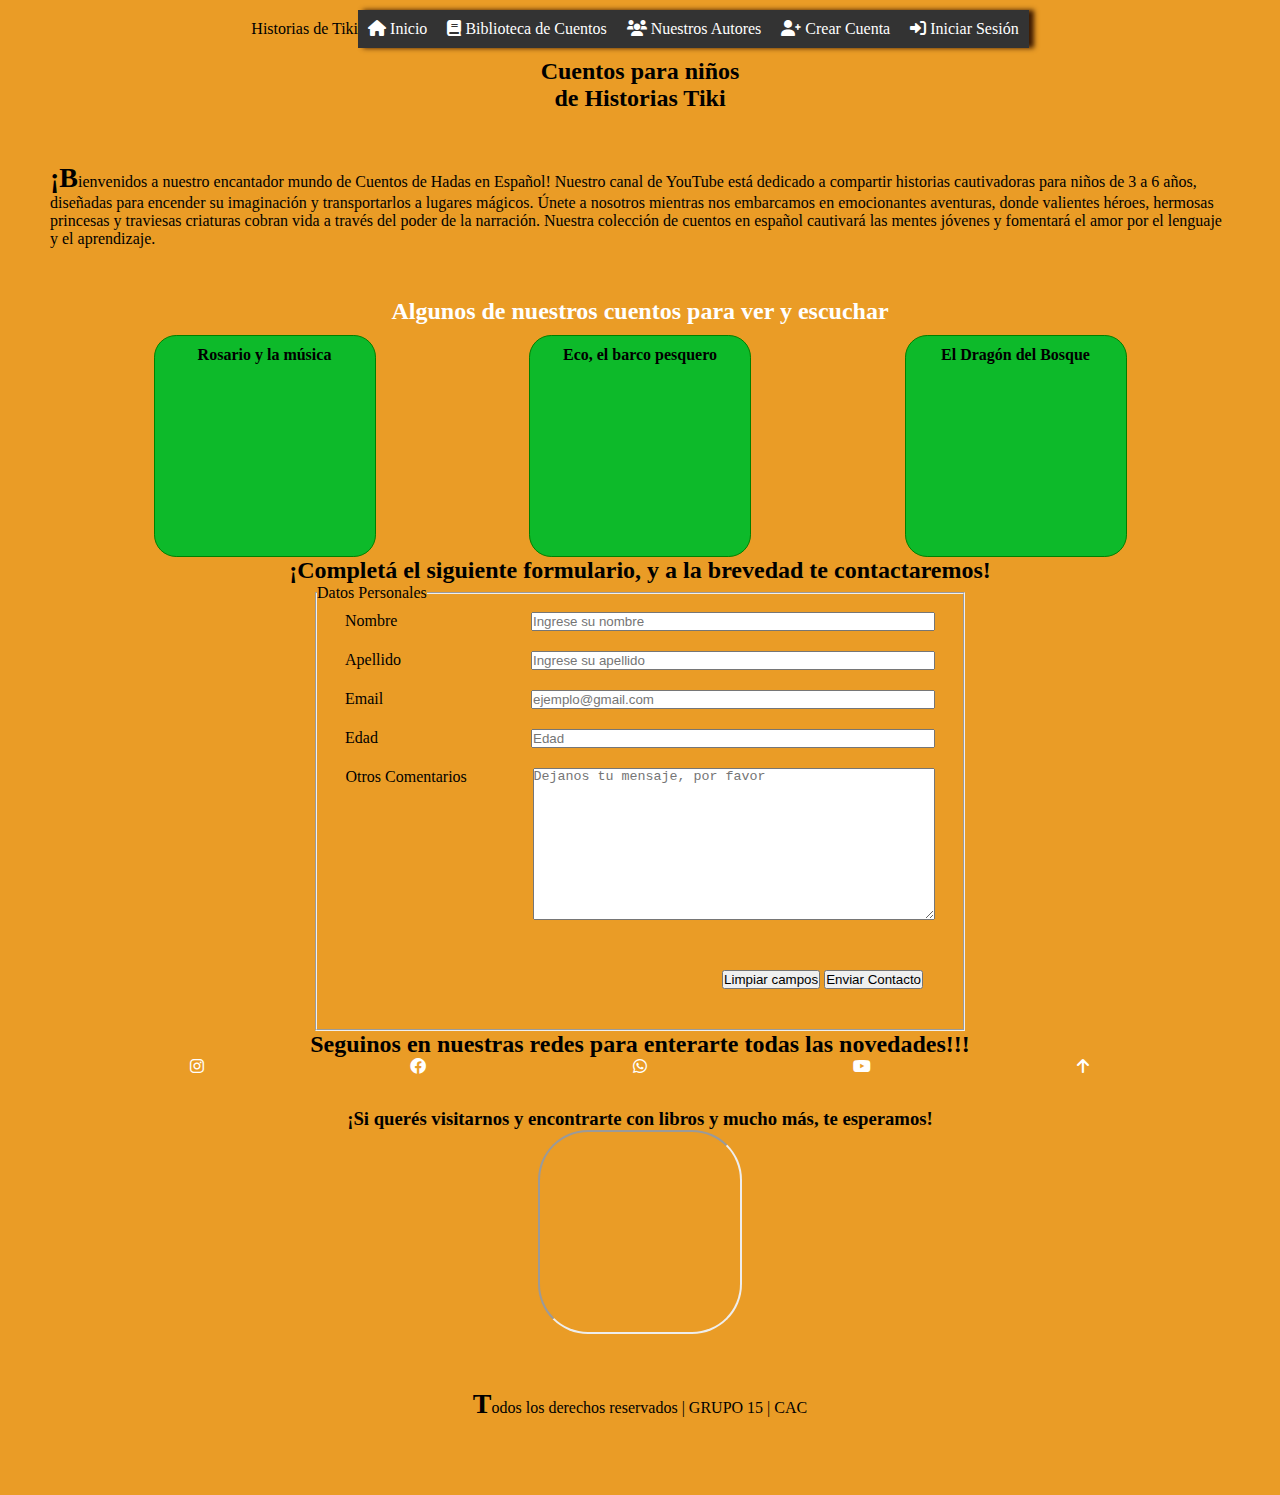
==== index.html @ 5605a5f7 "Update index.html" ====
<!DOCTYPE html>
<html lang="es">

<head>
    <meta charset="UTF-8">
    <meta name="viewport" content="width=device-width, initial-scale=1.0">
    <title>Grupo 15 | Cuentos para niños</title>
    <link rel="icon" href="./src/img/Logos/logo_icon.png">
    <link rel="stylesheet" href="estilos.css">
    <link rel="stylesheet" href="https://cdnjs.cloudflare.com/ajax/libs/font-awesome/6.0.0-beta3/css/all.min.css">
</head>

<body>
    <header>
        <div class="logo">Historias de Tiki</div>
        <nav class="nav-bar">
            <ul>
                <li><a href="#"><i class="fas fa-home"></i> Inicio</a></li>
                <li><a href="../Grupo-15-Cuentos/pages/cuentos.html"><i class="fas fa-book"></i> Biblioteca de Cuentos</a></li>
                <li><a href="../Grupo-15-Cuentos/pages/acceso_autores.html"><i class="fas fa-users"></i> Nuestros Autores</a></li>
                <li><a href="#"><i class="fas fa-user-plus"></i> Crear Cuenta</a></li>
                <li><a href="#"><i class="fas fa-sign-in-alt"></i> Iniciar Sesión</a></li>
            </ul>
        </nav>  
    </header>

    <main>
        <section id="inicio">
            <div class="row">
                <h2>Cuentos para niños <br> de Historias Tiki </h2>
            </div>
        </section>

        <section>
            <p>¡Bienvenidos a nuestro encantador mundo de Cuentos de Hadas en Español! Nuestro canal de YouTube está
                dedicado a compartir historias cautivadoras para niños de 3 a 6 años, diseñadas para encender su imaginación y transportarlos a lugares mágicos.
                Únete a nosotros mientras nos embarcamos en emocionantes aventuras, donde valientes héroes, hermosas princesas y traviesas criaturas cobran vida a través del poder de la narración. Nuestra colección de cuentos en español cautivará
                las mentes jóvenes y fomentará el amor por el lenguaje y el aprendizaje.</p>
        </section>

        <div>
            <a href="http://www.youtube.com/@cuentosparaninos_historiastiki">
                <h2> Algunos de nuestros cuentos para ver y escuchar </h2>
            </a>
        </div>

        <section class="encuadre">
            <article class="index">
                <h4>Rosario y la música</h4>
                <a href="../grupo_15_cuentos/pages/rosario_y_el_piano.html">
                    <iframe width="200" height="150" src="https://www.youtube.com/embed/rogidBdQok0?si=qiZdvbqDNcLQzVTn"
                        title="YouTube video player" frameborder="0"
                        allow="accelerometer; autoplay; clipboard-write; encrypted-media; gyroscope; picture-in-picture; web-share"
                        referrerpolicy="strict-origin-when-cross-origin" allowfullscreen></iframe>
                </a>
            </article>

            <article class="index">
                <h4>Eco, el barco pesquero</h4>
                <a href="../grupo_15_cuentos/pages/eco_el_barco.html">
                    <iframe width="200" height="150" src="https://www.youtube.com/embed/MW3EC2jT9ls?si=ZJ6L1agNOv63Az75"
                        title="YouTube video player" frameborder="0"
                        allow="accelerometer; autoplay; clipboard-write; encrypted-media; gyroscope; picture-in-picture; web-share"
                        referrerpolicy="strict-origin-when-cross-origin" allowfullscreen></iframe>
                </a>
            </article>

            <article class="index">
                <h4>El Dragón del Bosque</h4>
                <a href="../grupo_15_cuentos/pages/el_dragon.html">
                    <iframe width="200" height="150" src="https://www.youtube.com/embed/INzvvIRw6A4?si=xVf2xfKMIREQDLbq"
                        title="YouTube video player" frameborder="0"
                        allow="accelerometer; autoplay; clipboard-write; encrypted-media; gyroscope; picture-in-picture; web-share"
                        referrerpolicy="strict-origin-when-cross-origin" allowfullscreen></iframe>
                </a>
            </article>
        </section>

        <section>
            <h2>¡Completá el siguiente formulario, y a la brevedad te contactaremos!</h2>
            <form method="GET" action="" class="formulario">
                <fieldset class="campos">
                    <legend>Datos Personales</legend>
                    <p class="campo">
                        <label for="Nombre">Nombre</label>
                        <input id="Nombre" name="name" type="text" maxlength="15" placeholder="Ingrese su nombre" required>
                    </p>
                    <p class="campo">
                        <label for="Apellido">Apellido</label>
                        <input id="Apellido" name="lastname" type="text" maxlength="15" placeholder="Ingrese su apellido">
                    </p>
                    <p class="campo">
                        <label for="Email">Email</label>
                        <input id="Email" name="mail" type="email" placeholder="ejemplo@gmail.com">
                    </p>
                    <p class="campo">
                        <label for="Edad">Edad</label>
                        <input id="Edad" name="age" type="number" placeholder="Edad">
                    </p>
                    <p class="campo">
                        <label for="Comentarios">Otros Comentarios</label>
                        <textarea name="Comentarios" id="Comentarios" cols="30" rows="10" placeholder="Dejanos tu mensaje, por favor"></textarea>
                    </p>
                    <p class="button">
                        <input type="reset" value="Limpiar campos">
                        <input type="submit" value="Enviar Contacto">
                    </p>
                </fieldset>
            </form>
        </section>
    </main>

    <footer>
        <section>
            <h2>Seguinos en nuestras redes para enterarte todas las novedades!!!</h2>
            <div class="caja_redes">
                <a href="https://www.instagram.com/"><i class="fab fa-instagram bounce"></i></a>
                <a href="https://www.facebook.com/"><i class="fab fa-facebook bounce"></i></a>
                <a href="https://www.whatsapp.com/"><i class="fab fa-whatsapp bounce"></i></a>
                <a href="https://www.youtube.com/channel/UC-5_JMXv3dkspLbujduThMQ"><i class="fab fa-youtube bounce"></i></a>
                <a href="#inicio" class="bounce"><i class="fas fa-arrow-up"></i></a>
            </div>
            <h3>¡Si querés visitarnos y encontrarte con libros y mucho más, te esperamos!</h3>
            <iframe
                src="https://www.google.com/maps/embed?pb=!1m18!1m12!1m3!1d3284.625299897208!2d-58.41326322566431!3d-34.58834647295982!2m3!1f0!2f0!3f0!3m2!1i1024!2i768!4f13.1!3m3!1m2!1s0x95bcca824b97e16f%3A0x7b07e06e44019afb!2sAlto%20Palermo%20Shopping%2C%20Av.%20Sta.%20Fe%203253%2C%20C1425%20Cdad.%20Aut%C3%B3noma%20de%20Buenos%20Aires!5e0!3m2!1ses-419!2sar!4v1710826980323!5m2!1ses-419!2sar"
                width="200" height="200" style="border-radius: 50px;" allowfullscreen="" loading="lazy"
                referrerpolicy="no-referrer-when-downgrade" alt="Ubicación"></iframe>
        </section>
        <p>Todos los derechos reservados | GRUPO 15 | CAC</p>
    </footer>
    
    <script src="./main.js"></script>
</body>

</html>
---- estilos.css ----
* {
    margin: 0;
    padding: 0;
}

body {
    display: block;
    background-color: rgb(234, 156, 38);
    font-family: Georgia, 'Times New Roman', Times, serif;
    color: black;
}

/*header*/

header {
    display: flex;
    justify-content: center;
    align-items: center;
    padding: 10px 0 10px 0;
}

.banner {
    height: 150px;
    border: 5px solid green;
}

/*main inicio*/
main .row {
    display: flex;
    justify-content: center;
    flex-direction: row;
    align-items: center;
    position: relative;
}

@keyframes bounce {
    0% {
        transform: translateY(0);
    }

    50% {
        transform: translateY(-20px);
    }

    100% {
        transform: translateY(0);
    }
}

.bounce {
    animation: bounce 1s ease-in-out infinite;
    width: 50px;
    height: 50px;
}

article a {
    text-decoration: none;
    color: #130a0a;
}

.autores {
    display: flex;
    justify-content: space-evenly;
    align-items: center;
    padding: 20px;
}

article {
    border: 1px solid green;
    border-radius: 10%;
    padding: 10px;
    margin-top: 10px;
    background-color: #0dba2a;
    width: fit-content;
}

/* videos de youtube*/
.encuadre {
    display: flex;
    justify-content: space-evenly;
    flex-direction: row;
    align-items: center;
    flex-wrap: wrap;
}

.index {
    display: inline-block;
    flex-direction: row;
    justify-content: space-evenly;
    padding-left: 10px;
    padding-right: 10px;
    align-items: center;
    width: 200px;
    height: 200px;
}

.index:hover {
    transition: 250ms;
    background-color: #f07321;
}

/*navegador*/
nav {
    background-color: #333;
    position: sticky;
    z-index: 999;
    box-shadow: #3b1902 5px 0 5px;
}

ul {
    list-style-type: none;
    display: flex;
    justify-content: space-around;
    padding: 0;
}

li {
    margin: 0;
    padding: 10px;
}

a {
    text-decoration: none;
    color: #fff;
}

li:hover {
    transition: 250ms;
    background-color: #0dba2a;
}

/*cuentos para ver y escuchar*/

.padding {
    display: flex;
    justify-content: center;
    padding: 10px;
    flex-direction: row;
    align-items: center;
    background-color: #e7da22;
    border-radius: 10px;
}

#cuentos,
.autores {
    display: flex;
    justify-content: space-evenly;
    flex-direction: row;
    align-items: center;
    flex-wrap: wrap;
    margin-bottom: 150px;
}

#cuentos article {
    width: 250px;
    display: flex;
    align-items: center;
}

#cuentos article:hover {
    transition: 250ms;
    background-color: #f07321;
}

p {
    padding: 50px;
}

p::first-letter {
    font-weight: bold;
    font-family: "Inknut Antiqua", serif;
    font-size: 28px;
}

.button {
    padding: 20px;
    margin: 20px;
    text-align: right;
}


h2,
h3,
article,
footer {
    text-align: center;
    text-decoration: none;
}

footer {
    padding: 0;
    margin-bottom: 25px;
}

.caja_redes {
    display: flex;
    justify-content: space-evenly;
    flex-direction: row;
    align-items: center;
}

.formulario {
    display: flex;
    margin: 0 auto;
    width: 650px;
    text-align: left;
}

.campos {
    display: flex;
    flex-direction: column;
    width: 100%;
}

.campo {
    padding: 10px;
    display: flex;
    justify-content: space-around;
}

.campo label {
    width: 150px;
}

.campo input,
.campo textarea {
    width: 400px;
}

@media only screen and (max-width: 1000px) {

    body {
        font-size: 14px;
    }    

    main {
        margin: 0 50px;
    }

    .formulario {
        width: 100%;
    }

    .campo {
        flex-direction: column;
    }

    .campo input,
    .campo textarea {
        width: 100%;
    }
}

@media only screen and (max-width: 600px) {

    body {
        font-size: 13px;
    }    

    .formulario {
        width: 100%;
    }

    .autores {
        flex-direction: column;
    }
}
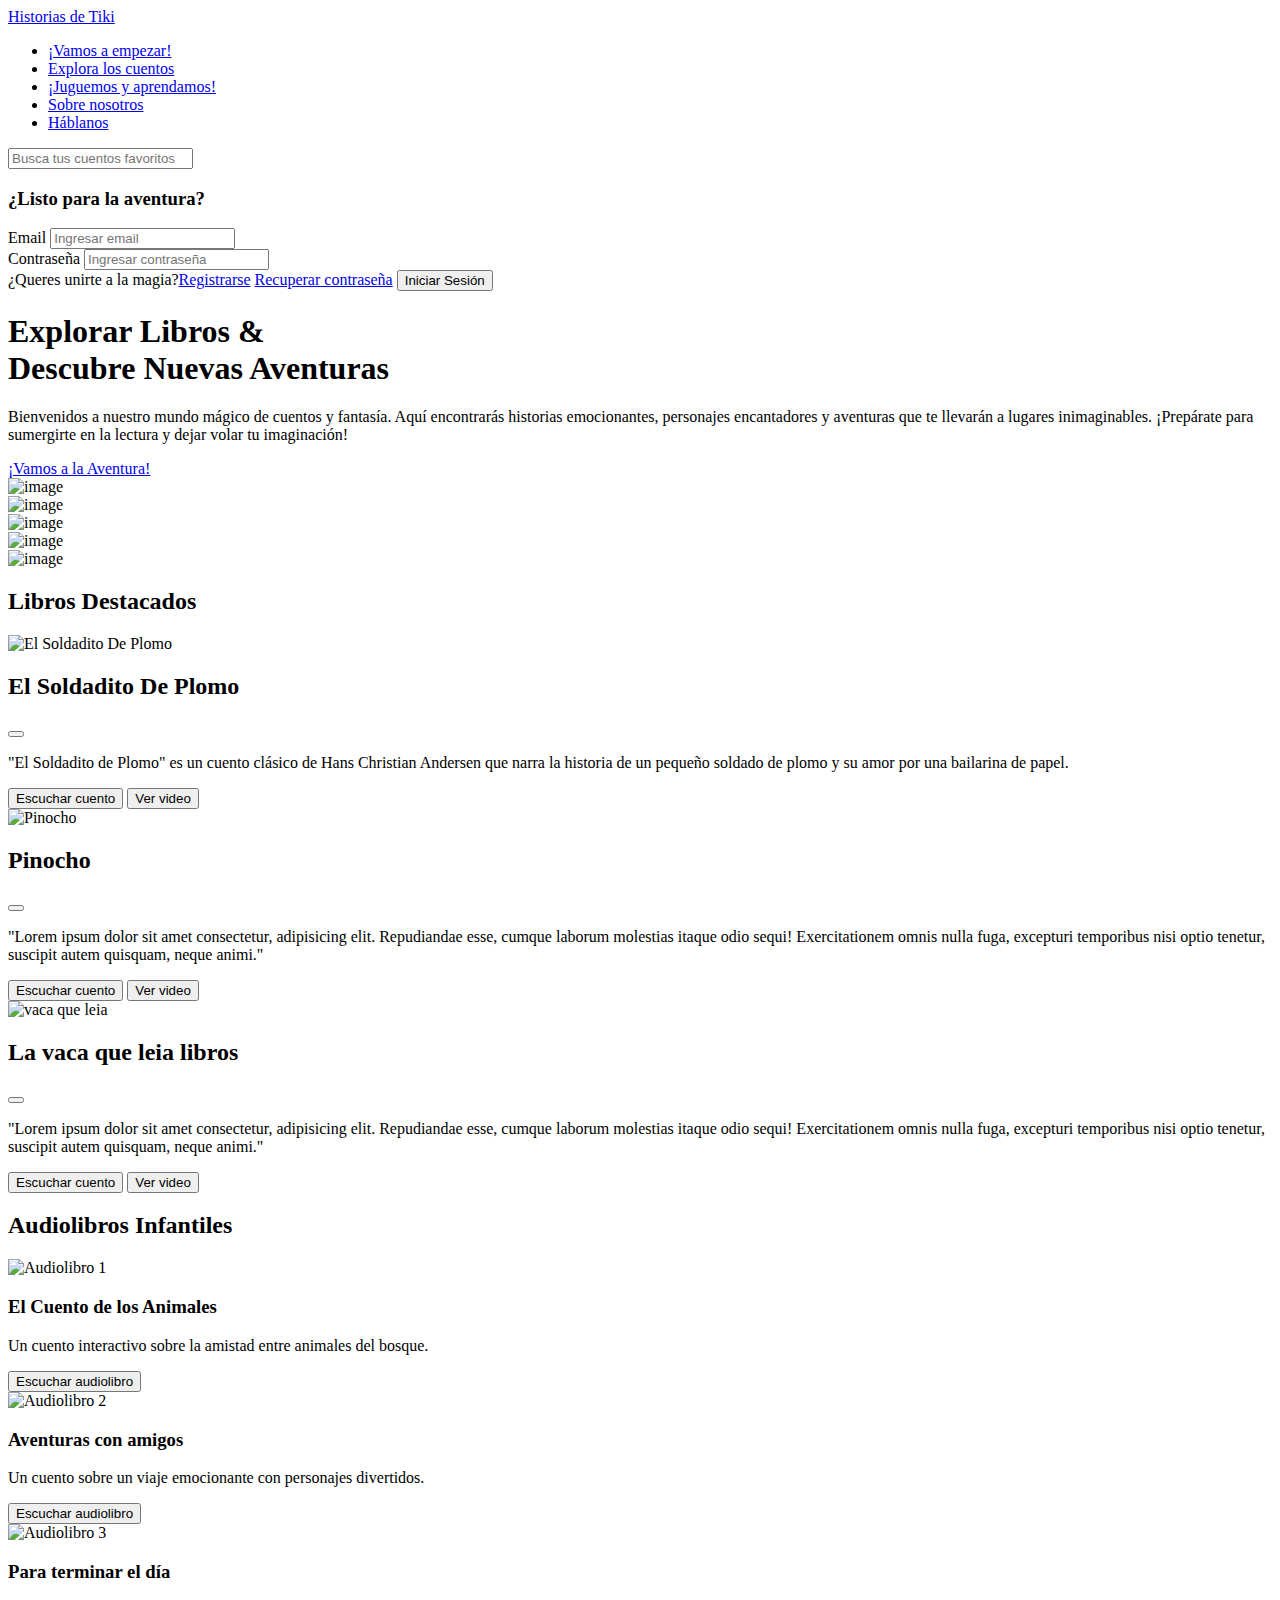
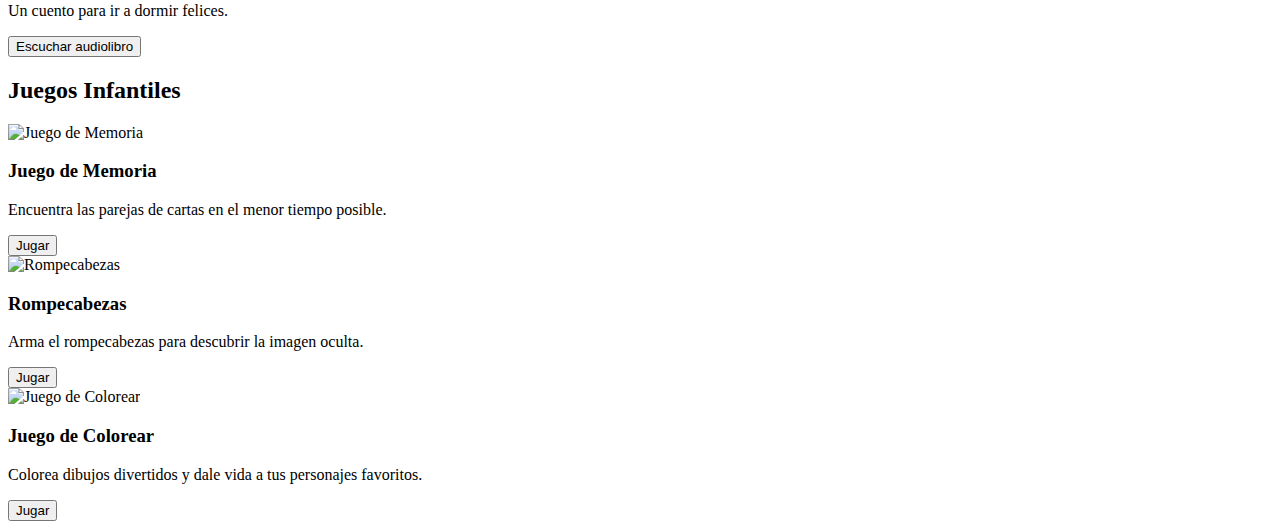
==== commit 421e0722: "index.html" ====
--- a/index.html
+++ b/index.html
@@ -6,130 +6,319 @@
     <meta name="viewport" content="width=device-width, initial-scale=1.0">
     <title>Grupo 15 | Cuentos para niños</title>
     <link rel="icon" href="./src/img/Logos/logo_icon.png">
-    <link rel="stylesheet" href="estilos.css">
-    <link rel="stylesheet" href="https://cdnjs.cloudflare.com/ajax/libs/font-awesome/6.0.0-beta3/css/all.min.css">
+    <link href="https://cdn.jsdelivr.net/npm/remixicon@2.2.0/fonts/remixicon.css" rel="stylesheet">
+
+
+    <!-- style -->
+    <link rel="stylesheet" href="css/estilos.css">
+
+    
+    <!-- Swiper style -->
+    <link rel="stylesheet" href="css/swiper-bundle.min.css">
 </head>
 
 <body>
-    <header>
-        <div class="logo">Historias de Tiki</div>
+    <!-- header -->
+    <header class="header" id="header">
         <nav class="nav-bar">
-            <ul>
-                <li><a href="#"><i class="fas fa-home"></i> Inicio</a></li>
-                <li><a href="../Grupo-15-Cuentos/pages/cuentos.html"><i class="fas fa-book"></i> Biblioteca de Cuentos</a></li>
-                <li><a href="../Grupo-15-Cuentos/pages/acceso_autores.html"><i class="fas fa-users"></i> Nuestros Autores</a></li>
-                <li><a href="#"><i class="fas fa-user-plus"></i> Crear Cuenta</a></li>
-                <li><a href="#"><i class="fas fa-sign-in-alt"></i> Iniciar Sesión</a></li>
-            </ul>
-        </nav>  
+            <a href="#" class="nav-logo">Historias de Tiki</a>
+            <div class="nav-menu">
+                <ul class="nav-lista">
+                    <li class="nav-item">
+                        <a href="#" class="nav-link">
+                            <i class="ri-home-heart-fill"></i>
+                            <span>¡Vamos a empezar!</span>
+                        </a>
+                    </li>
+                    <li class="nav-item">
+                        <a href="#" class="nav-link">
+                            <i class="ri-booklet-line"></i>
+                            <span>Explora los cuentos</span>
+                        </a>
+                    </li>
+                    <li class="nav-item">
+                        <a href="#" class="nav-link">
+                            <i class="ri-file-text-line"></i>
+                            <span>¡Juguemos y aprendamos!</span>
+                        </a>
+                    </li>
+                    <li class="nav-item">
+                        <a href="#" class="nav-link">
+                            <i class="ri-edit-box-fill"></i>
+                            <span>Sobre nosotros</span>
+                        </a>
+                    </li>
+                    <li class="nav-item">
+                        <a href="#" class="nav-link">
+                            <i class="ri-mail-send-line"></i>
+                            <span>Háblanos</span>
+                        </a>
+                    </li>
+                </ul>
+            </div>
+
+
+            <div class="nav-act">
+                <!-- Icono de búsqueda -->
+                <i class="ri-search-line search-button" id="search-button"></i>
+                <!-- Icono de inicio de sesión -->
+                <i class="ri-user-line login-button" id="login-button"></i>
+            </div>
+        </nav>
     </header>
 
-    <main>
-        <section id="inicio">
-            <div class="row">
-                <h2>Cuentos para niños <br> de Historias Tiki </h2>
+    <!-- Formulario de búsqueda -->
+    <div class="buscador" id="buscador-container">
+        <form action="" class="buscador-form">
+            <i class="ri-search-line buscador-icono" id="buscador-icono"></i>
+            <input type="search" placeholder="Busca tus cuentos favoritos aquí" class="buscador-input">
+        </form>
+
+        <i class="ri-close-line buscador-close" id="buscador-close"></i>
+    </div>
+
+    <!-- Formulario de inicio de sesión -->
+    <div class="registro-usuario" id="registro-container">
+        <form action="" class="registro-form">
+            <h3 class="registro-titulo">¿Listo para la aventura?</h3>
+            <div class="registro-opciones">
+                <div>
+                    <label for="registro-email" class="registro-label">Email</label>
+                    <input type="email" placeholder="Ingresar email" id="registro-email" class="registro-input">
+                </div>
+                <div>
+                    <label for="registro-contraseña" class="registro-label">Contraseña</label>
+                    <input type="password" placeholder="Ingresar contraseña" id="registro-contraseña" class="registro-input">
+                </div>
+            </div>
+            <div>
+                <span class="nuevo-usuario">¿Queres unirte a la magia?<a href="#">Registrarse</a></span>
+                <a href="#" class="recuperar-contraseña">Recuperar contraseña</a>
+                <button type="submit" class="registro-boton boton">Iniciar Sesión</button>
+            </div>
+        </form>
+        <i class="ri-close-line registro-close" id="registro-close"></i>
+    </div>
+
+    <!-- MAIN -->
+    <main class="main">
+        <!-- pagina inicio -->
+        <section class="inicio section" id="Inicio">
+            <div class="inicio_container container grid">
+                <div class="inicio_data">
+                    <h1 class="inicio_titulo">
+                        Explorar Libros & <br>
+                        Descubre Nuevas Aventuras
+                    </h1>
+
+                    <p class="inicio_descripcion">
+                        Bienvenidos a nuestro mundo mágico de cuentos y fantasía. Aquí encontrarás historias emocionantes, personajes encantadores y aventuras que te llevarán a lugares inimaginables. ¡Prepárate para sumergirte en la lectura y dejar volar tu imaginación!
+                    </p>
+
+                    <a href="#" class="boton"> ¡Vamos a la Aventura!</a>
+                </div>
+
+                <div class="inicio_imagenes">
+                    <div class="inicio_swiper swiper">
+                        <div class="swiper-container">
+                            <div class="swiper-wrapper">
+                                <article class="inicio_article swiper-slide">
+                                    <img src="img/caperucita.jpg" alt="image" class="inicio_img">
+                                </article>
+                                <article class="inicio_article swiper-slide">
+                                    <img src="img/lobo.jpg" alt="image" class="inicio_img">
+                                </article>
+                                <article class="inicio_article swiper-slide">
+                                    <img src="img/elgato.jpg" alt="image" class="inicio_img">
+                                </article>
+                                <article class="inicio_article swiper-slide">
+                                    <img src="img/vaca.jpg" alt="image" class="inicio_img">
+                                </article>
+                                <article class="inicio_article swiper-slide">
+                                    <img src="img/lo3cerditos.jpg" alt="image" class="inicio_img">
+                                </article>
+                            </div>
+                        </div> 
+                </div>
             </div>
         </section>
 
-        <section>
-            <p>¡Bienvenidos a nuestro encantador mundo de Cuentos de Hadas en Español! Nuestro canal de YouTube está
-                dedicado a compartir historias cautivadoras para niños de 3 a 6 años, diseñadas para encender su imaginación y transportarlos a lugares mágicos.
-                Únete a nosotros mientras nos embarcamos en emocionantes aventuras, donde valientes héroes, hermosas princesas y traviesas criaturas cobran vida a través del poder de la narración. Nuestra colección de cuentos en español cautivará
-                las mentes jóvenes y fomentará el amor por el lenguaje y el aprendizaje.</p>
+       <!-- Sección de libros destacados -->
+        <section class="destacados section" id="destacados">
+        <h2 class="section_titulo">Libros Destacados</h2>
+        </div>
+
+        <div class="destacados_container container">
+            <div class="destacados_swiper">
+                <div>
+                    <article class="destacados_card">
+                        <img src="img/soldadito.jpg" alt="El Soldadito De Plomo" class="destacados_img">
+                    
+                        <h2 class="destacados_titulo">El Soldadito De Plomo</h2>
+                    
+                        <div class="destacados_icons">
+                            <button class="destacados_icono">
+                                <i class="ri-heart-add-line button"></i>
+                            </button>
+                        </div>
+                    
+                        <p class="destacados_descripcion">
+                            "El Soldadito de Plomo" es un cuento clásico de Hans Christian Andersen que narra la historia de un pequeño soldado de plomo y su amor por una bailarina de papel.
+                        </p>
+                    
+                        <div class="destacados_opciones">
+                            <button class="destacados_boton boton">Escuchar cuento</button>
+                            <button class="destacados_boton boton">Ver video</button>
+                        </div>
+                    </article>
+
+                    <article class="destacados_card">
+                        <img src="img/pinocho.jpg" alt="Pinocho" class="destacados_img">
+                    
+                        <h2 class="destacados_titulo">Pinocho</h2>
+                    
+                        <div class="destacados_icons">
+                            <button class="destacados_icono">
+                                <i class="ri-heart-add-line button"></i>
+                            </button>
+                        </div>
+                    
+                        <p class="destacados_descripcion">
+                            "Lorem ipsum dolor sit amet consectetur, adipisicing elit. Repudiandae esse, cumque laborum molestias itaque odio sequi! Exercitationem omnis nulla fuga, excepturi temporibus nisi optio tenetur, suscipit autem quisquam, neque animi."
+                        </p>
+                    
+                        <div class="destacados_opciones">
+                            <button class="destacados_boton boton">Escuchar cuento</button>
+                            <button class="destacados_boton boton">Ver video</button>
+                        </div>
+                    </article>
+
+                    <article class="destacados_card">
+                        <img src="img/vaca.jpg" alt="vaca que leia" class="destacados_img">
+                    
+                        <h2 class="destacados_titulo">La vaca que leia libros</h2>
+                    
+                        <div class="destacados_icons">
+                            <button class="destacados_icono">
+                                <i class="ri-heart-add-line button"></i>
+                            </button>
+                        </div>
+                    
+                        <p class="destacados_descripcion">
+                            "Lorem ipsum dolor sit amet consectetur, adipisicing elit. Repudiandae esse, cumque laborum molestias itaque odio sequi! Exercitationem omnis nulla fuga, excepturi temporibus nisi optio tenetur, suscipit autem quisquam, neque animi."
+                        </p>
+                    
+                        <div class="destacados_opciones">
+                            <button class="destacados_boton boton">Escuchar cuento</button>
+                            <button class="destacados_boton boton">Ver video</button>
+                        </div>
+                    </article>
+
+                    
+                </div>
+            </div>
+        </div>
         </section>
 
-        <div>
-            <a href="http://www.youtube.com/@cuentosparaninos_historiastiki">
-                <h2> Algunos de nuestros cuentos para ver y escuchar </h2>
-            </a>
+      <!-- Sección de cuentos infantiles para aprender -->
+<section class="audiolibros section" id="audiolibros">
+    <div class="container">
+        <h2 class="section_titulo">Audiolibros Infantiles</h2>
+
+        <div class="audiolibros_container grid">
+            <!-- Primer audiolibro -->
+            <article class="audiolibro_card">
+                <img src="img/lo3cerditos.jpg" alt="Audiolibro 1" class="audiolibro_img">
+                <h3 class="audiolibro_titulo">El Cuento de los Animales</h3>
+                <p class="audiolibro_descripcion">
+                    Un cuento interactivo sobre la amistad entre animales del bosque.
+                </p>
+                <div class="audiolibro_botones">
+                    <button class="audiolibro_boton boton">Escuchar audiolibro</button>
+                </div>
+            </article>
+
+            <!-- Segundo audiolibro -->
+            <article class="audiolibro_card">
+                <img src="img/aventuras.jpg" alt="Audiolibro 2" class="audiolibro_img">
+                <h3 class="audiolibro_titulo">Aventuras con amigos</h3>
+                <p class="audiolibro_descripcion">
+                    Un cuento sobre un viaje emocionante con personajes divertidos.
+                </p>
+                <div class="audiolibro_botones">
+                    <button class="audiolibro_boton boton">Escuchar audiolibro</button>
+                </div>
+            </article>
+
+            <!-- Tercer audiolibro -->
+            <article class="audiolibro_card">
+                <img src="img/dormir.jpg" alt="Audiolibro 3" class="audiolibro_img">
+                <h3 class="audiolibro_titulo">Para terminar el día</h3>
+                <p class="audiolibro_descripcion">
+                    Un cuento para ir a dormir felices.
+                </p>
+                <div class="audiolibro_botones">
+                    <button class="audiolibro_boton boton">Escuchar audiolibro</button>
+                </div>
+            </article>
         </div>
-
-        <section class="encuadre">
-            <article class="index">
-                <h4>Rosario y la música</h4>
-                <a href="../grupo_15_cuentos/pages/rosario_y_el_piano.html">
-                    <iframe width="200" height="150" src="https://www.youtube.com/embed/rogidBdQok0?si=qiZdvbqDNcLQzVTn"
-                        title="YouTube video player" frameborder="0"
-                        allow="accelerometer; autoplay; clipboard-write; encrypted-media; gyroscope; picture-in-picture; web-share"
-                        referrerpolicy="strict-origin-when-cross-origin" allowfullscreen></iframe>
-                </a>
-            </article>
-
-            <article class="index">
-                <h4>Eco, el barco pesquero</h4>
-                <a href="../grupo_15_cuentos/pages/eco_el_barco.html">
-                    <iframe width="200" height="150" src="https://www.youtube.com/embed/MW3EC2jT9ls?si=ZJ6L1agNOv63Az75"
-                        title="YouTube video player" frameborder="0"
-                        allow="accelerometer; autoplay; clipboard-write; encrypted-media; gyroscope; picture-in-picture; web-share"
-                        referrerpolicy="strict-origin-when-cross-origin" allowfullscreen></iframe>
-                </a>
-            </article>
-
-            <article class="index">
-                <h4>El Dragón del Bosque</h4>
-                <a href="../grupo_15_cuentos/pages/el_dragon.html">
-                    <iframe width="200" height="150" src="https://www.youtube.com/embed/INzvvIRw6A4?si=xVf2xfKMIREQDLbq"
-                        title="YouTube video player" frameborder="0"
-                        allow="accelerometer; autoplay; clipboard-write; encrypted-media; gyroscope; picture-in-picture; web-share"
-                        referrerpolicy="strict-origin-when-cross-origin" allowfullscreen></iframe>
-                </a>
-            </article>
-        </section>
-
-        <section>
-            <h2>¡Completá el siguiente formulario, y a la brevedad te contactaremos!</h2>
-            <form method="GET" action="" class="formulario">
-                <fieldset class="campos">
-                    <legend>Datos Personales</legend>
-                    <p class="campo">
-                        <label for="Nombre">Nombre</label>
-                        <input id="Nombre" name="name" type="text" maxlength="15" placeholder="Ingrese su nombre" required>
-                    </p>
-                    <p class="campo">
-                        <label for="Apellido">Apellido</label>
-                        <input id="Apellido" name="lastname" type="text" maxlength="15" placeholder="Ingrese su apellido">
-                    </p>
-                    <p class="campo">
-                        <label for="Email">Email</label>
-                        <input id="Email" name="mail" type="email" placeholder="ejemplo@gmail.com">
-                    </p>
-                    <p class="campo">
-                        <label for="Edad">Edad</label>
-                        <input id="Edad" name="age" type="number" placeholder="Edad">
-                    </p>
-                    <p class="campo">
-                        <label for="Comentarios">Otros Comentarios</label>
-                        <textarea name="Comentarios" id="Comentarios" cols="30" rows="10" placeholder="Dejanos tu mensaje, por favor"></textarea>
-                    </p>
-                    <p class="button">
-                        <input type="reset" value="Limpiar campos">
-                        <input type="submit" value="Enviar Contacto">
-                    </p>
-                </fieldset>
-            </form>
-        </section>
+    </div>
+</section>
+
+<!-- juegos -->
+ <!-- Sección de juegos infantiles -->
+<section class="juegos section" id="juegos">
+    <div class="container">
+        <h2 class="section_titulo">Juegos Infantiles</h2>
+
+        <div class="juegos_container grid">
+            <!-- Primer juego -->
+            <article class="juego_card">
+                <img src="img/memoria.jpg" alt="Juego de Memoria" class="juego_img">
+                <h3 class="juego_titulo">Juego de Memoria</h3>
+                <p class="juego_descripcion">
+                    Encuentra las parejas de cartas en el menor tiempo posible.
+                </p>
+                <div class="juego_botones">
+                    <button class="juego_boton boton">Jugar</button>
+                </div>
+            </article>
+
+            <!-- Segundo juego -->
+            <article class="juego_card">
+                <img src="img/puzzle.jpg" alt="Rompecabezas" class="juego_img">
+                <h3 class="juego_titulo">Rompecabezas</h3>
+                <p class="juego_descripcion">
+                    Arma el rompecabezas para descubrir la imagen oculta.
+                </p>
+                <div class="juego_botones">
+                    <button class="juego_boton boton">Jugar</button>
+                </div>
+            </article>
+
+            <!-- Tercer juego -->
+            <article class="juego_card">
+                <img src="img/colorear.jpg" alt="Juego de Colorear" class="juego_img">
+                <h3 class="juego_titulo">Juego de Colorear</h3>
+                <p class="juego_descripcion">
+                    Colorea dibujos divertidos y dale vida a tus personajes favoritos.
+                </p>
+                <div class="juego_botones">
+                    <button class="juego_boton boton">Jugar</button>
+                </div>
+            </article>
+        </div>
+    </div>
+</section>
+
+
+        
+
     </main>
 
-    <footer>
-        <section>
-            <h2>Seguinos en nuestras redes para enterarte todas las novedades!!!</h2>
-            <div class="caja_redes">
-                <a href="https://www.instagram.com/"><i class="fab fa-instagram bounce"></i></a>
-                <a href="https://www.facebook.com/"><i class="fab fa-facebook bounce"></i></a>
-                <a href="https://www.whatsapp.com/"><i class="fab fa-whatsapp bounce"></i></a>
-                <a href="https://www.youtube.com/channel/UC-5_JMXv3dkspLbujduThMQ"><i class="fab fa-youtube bounce"></i></a>
-                <a href="#inicio" class="bounce"><i class="fas fa-arrow-up"></i></a>
-            </div>
-            <h3>¡Si querés visitarnos y encontrarte con libros y mucho más, te esperamos!</h3>
-            <iframe
-                src="https://www.google.com/maps/embed?pb=!1m18!1m12!1m3!1d3284.625299897208!2d-58.41326322566431!3d-34.58834647295982!2m3!1f0!2f0!3f0!3m2!1i1024!2i768!4f13.1!3m3!1m2!1s0x95bcca824b97e16f%3A0x7b07e06e44019afb!2sAlto%20Palermo%20Shopping%2C%20Av.%20Sta.%20Fe%203253%2C%20C1425%20Cdad.%20Aut%C3%B3noma%20de%20Buenos%20Aires!5e0!3m2!1ses-419!2sar!4v1710826980323!5m2!1ses-419!2sar"
-                width="200" height="200" style="border-radius: 50px;" allowfullscreen="" loading="lazy"
-                referrerpolicy="no-referrer-when-downgrade" alt="Ubicación"></iframe>
-        </section>
-        <p>Todos los derechos reservados | GRUPO 15 | CAC</p>
-    </footer>
-    
-    <script src="./main.js"></script>
+    <!-- swiper js -->
+    <script src="js/swiper-bundle.min.js"></script>
+    <!-- javascrip -->
+    <script src="js/main.js"></script>
 </body>
-
 </html>
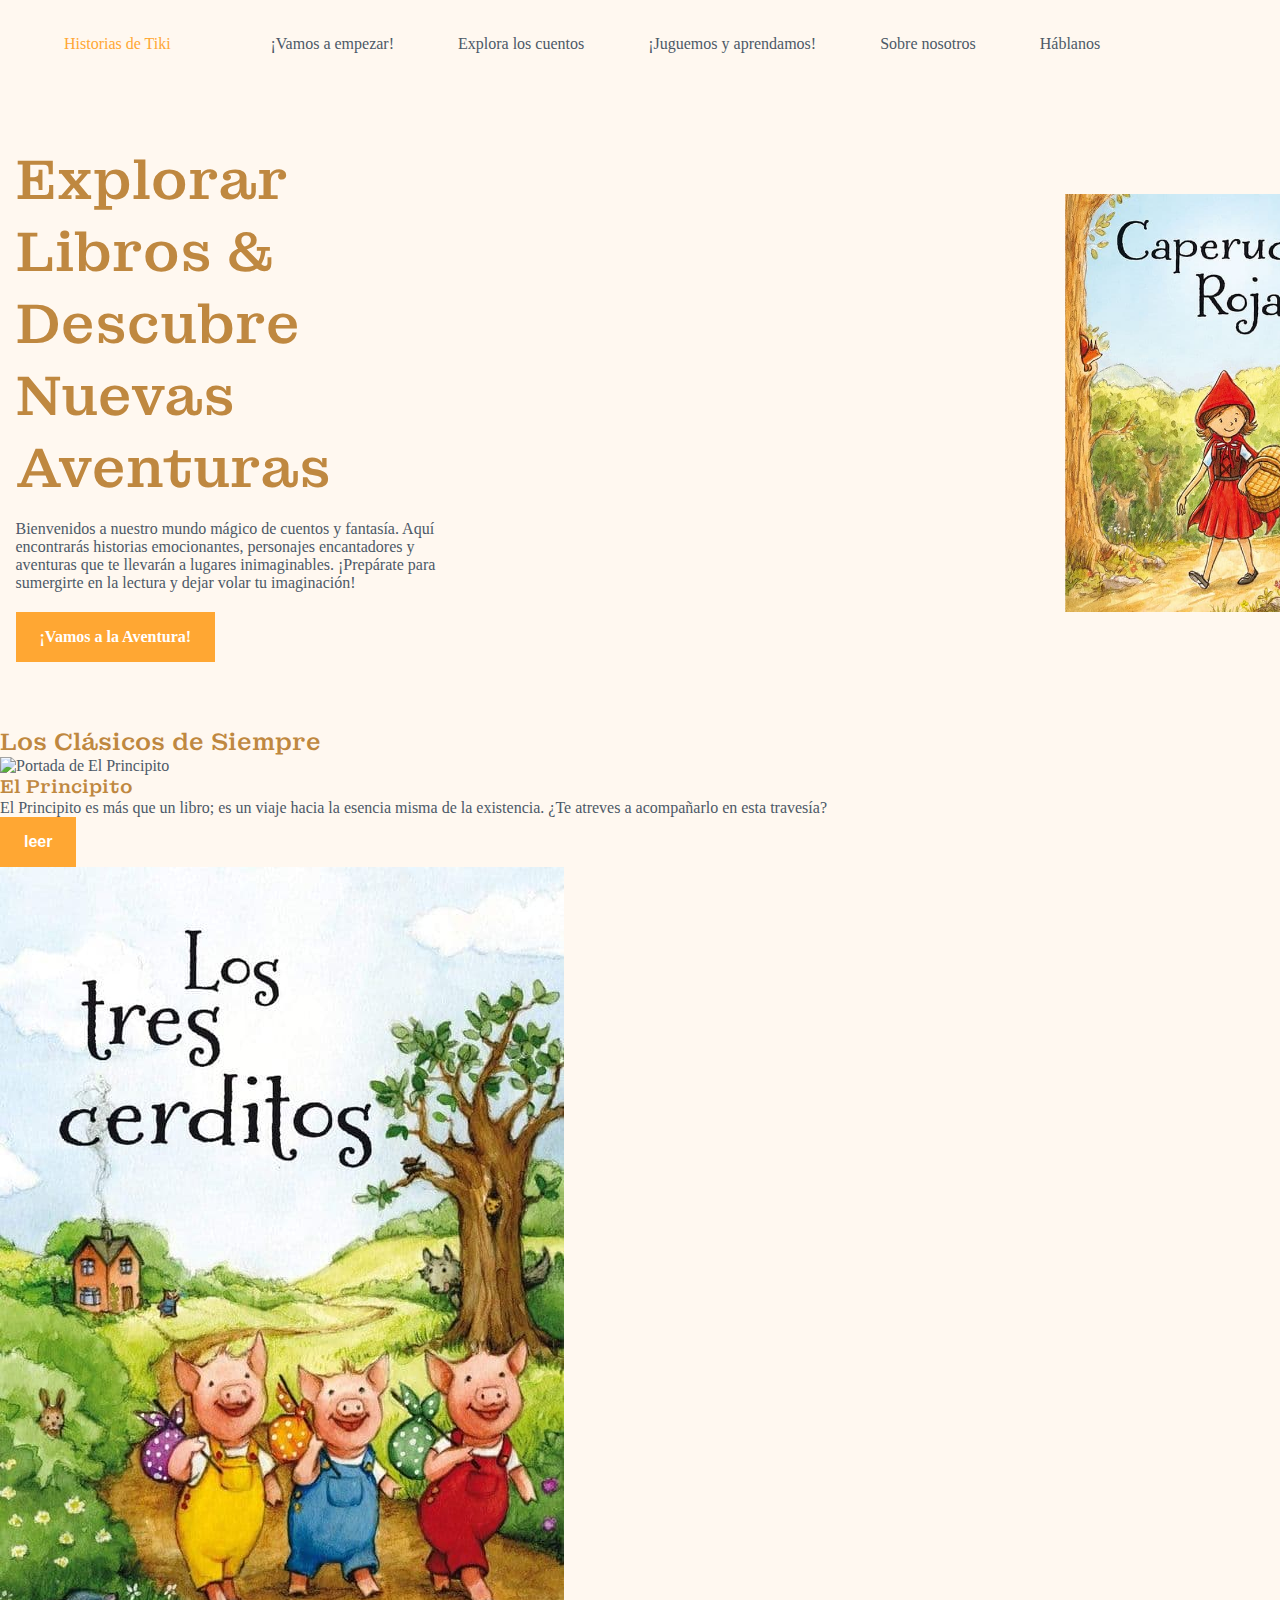
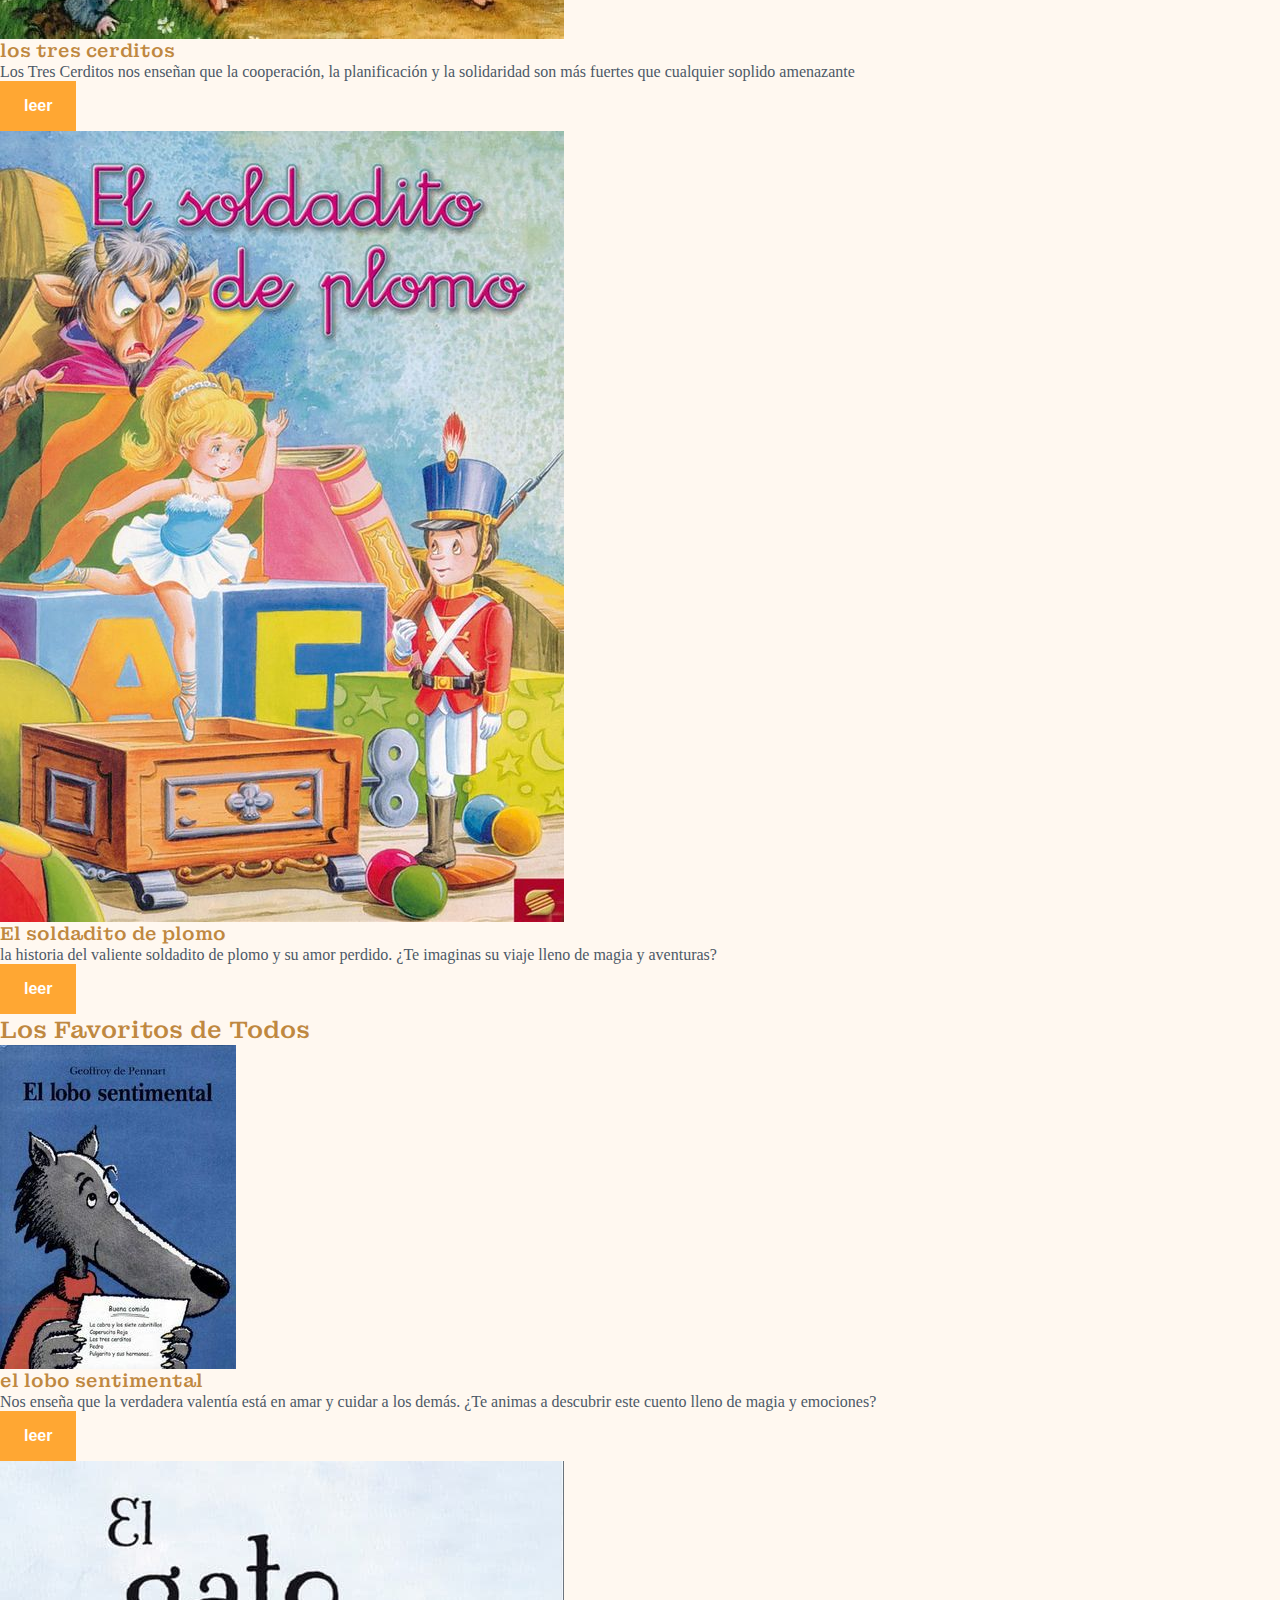
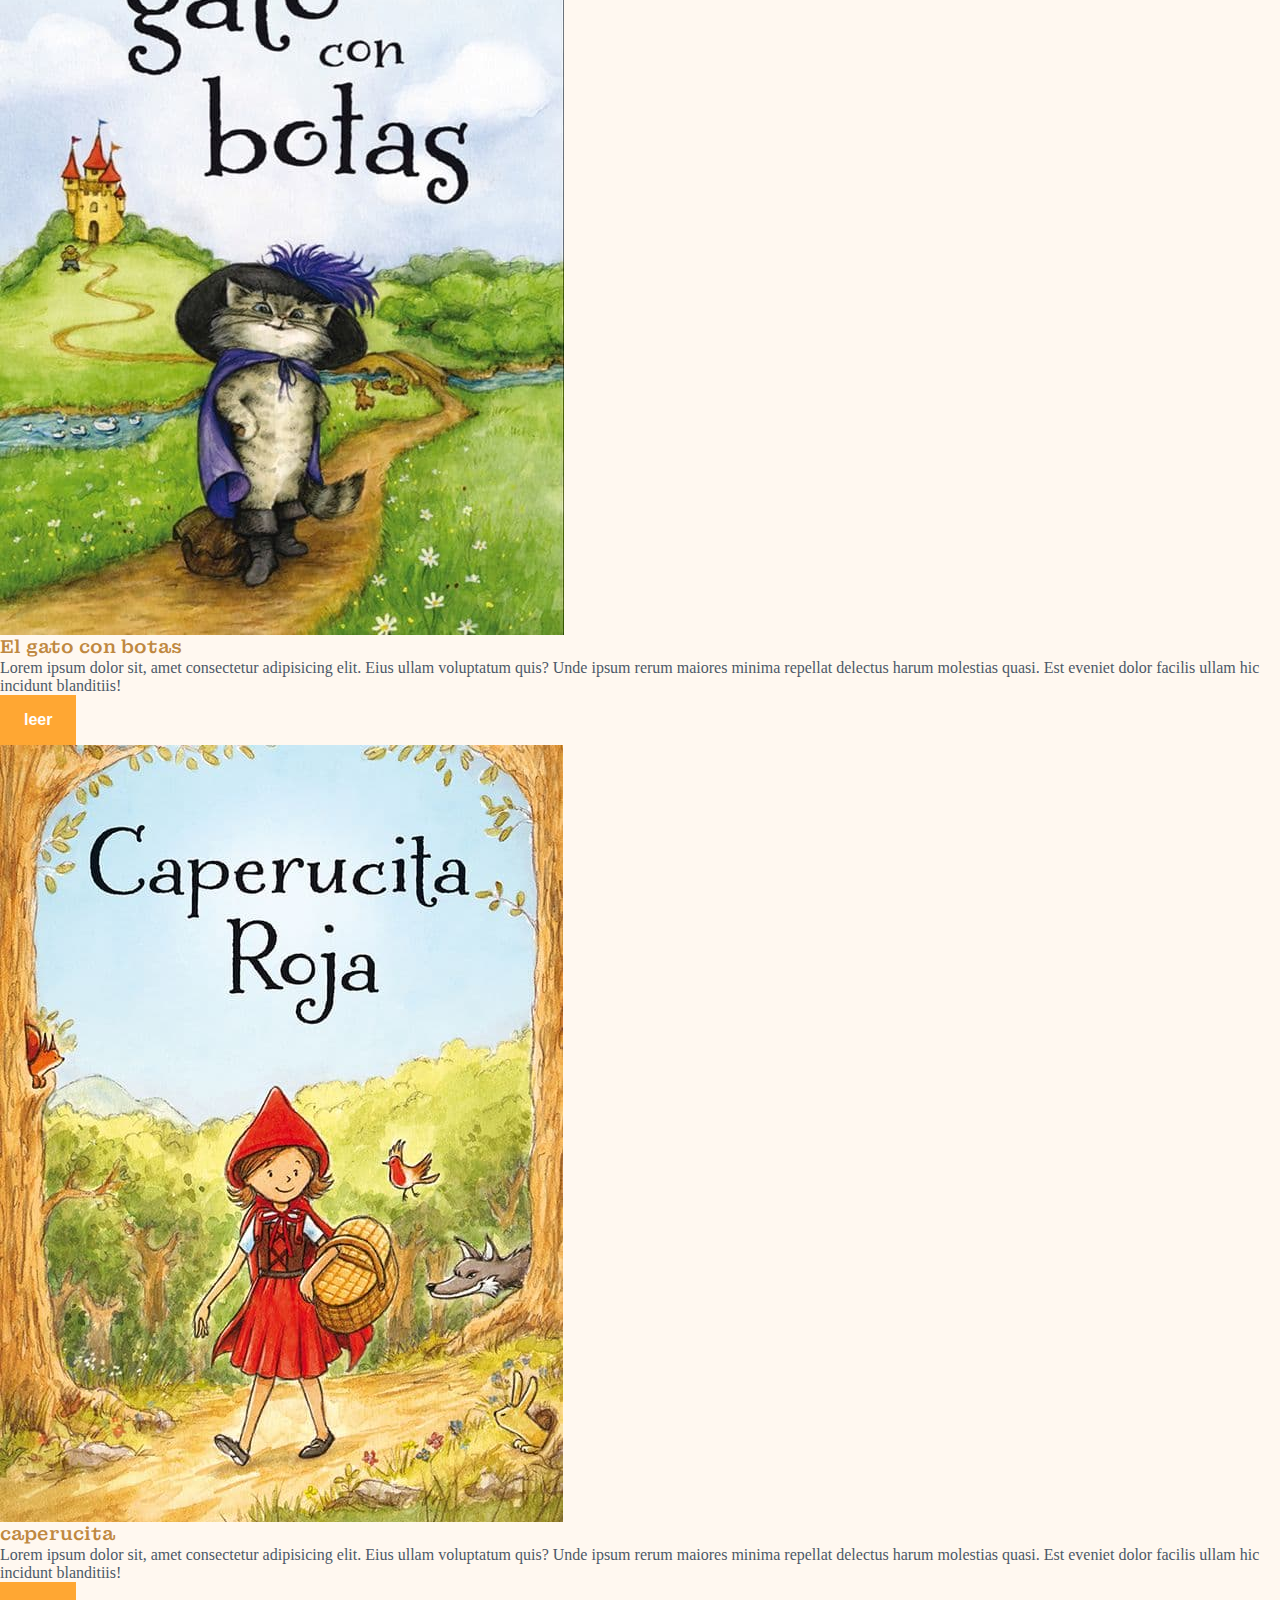
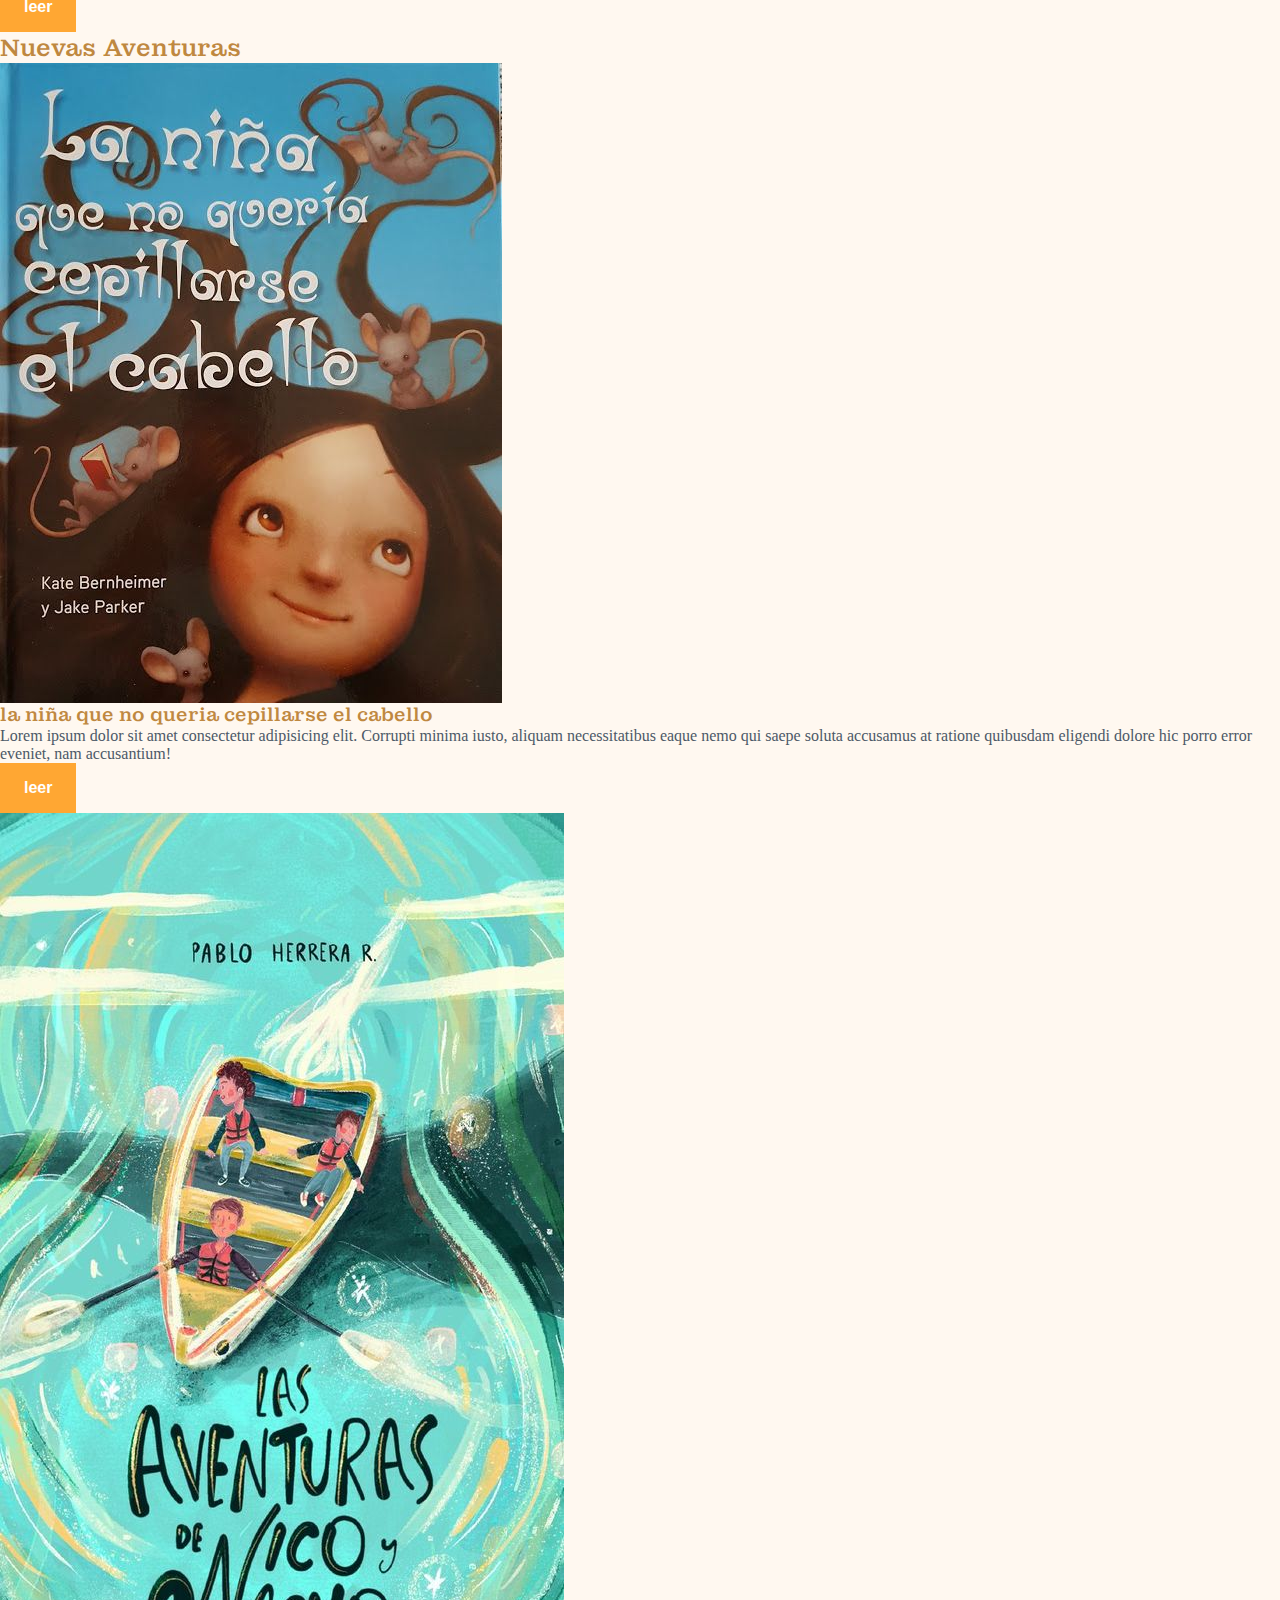
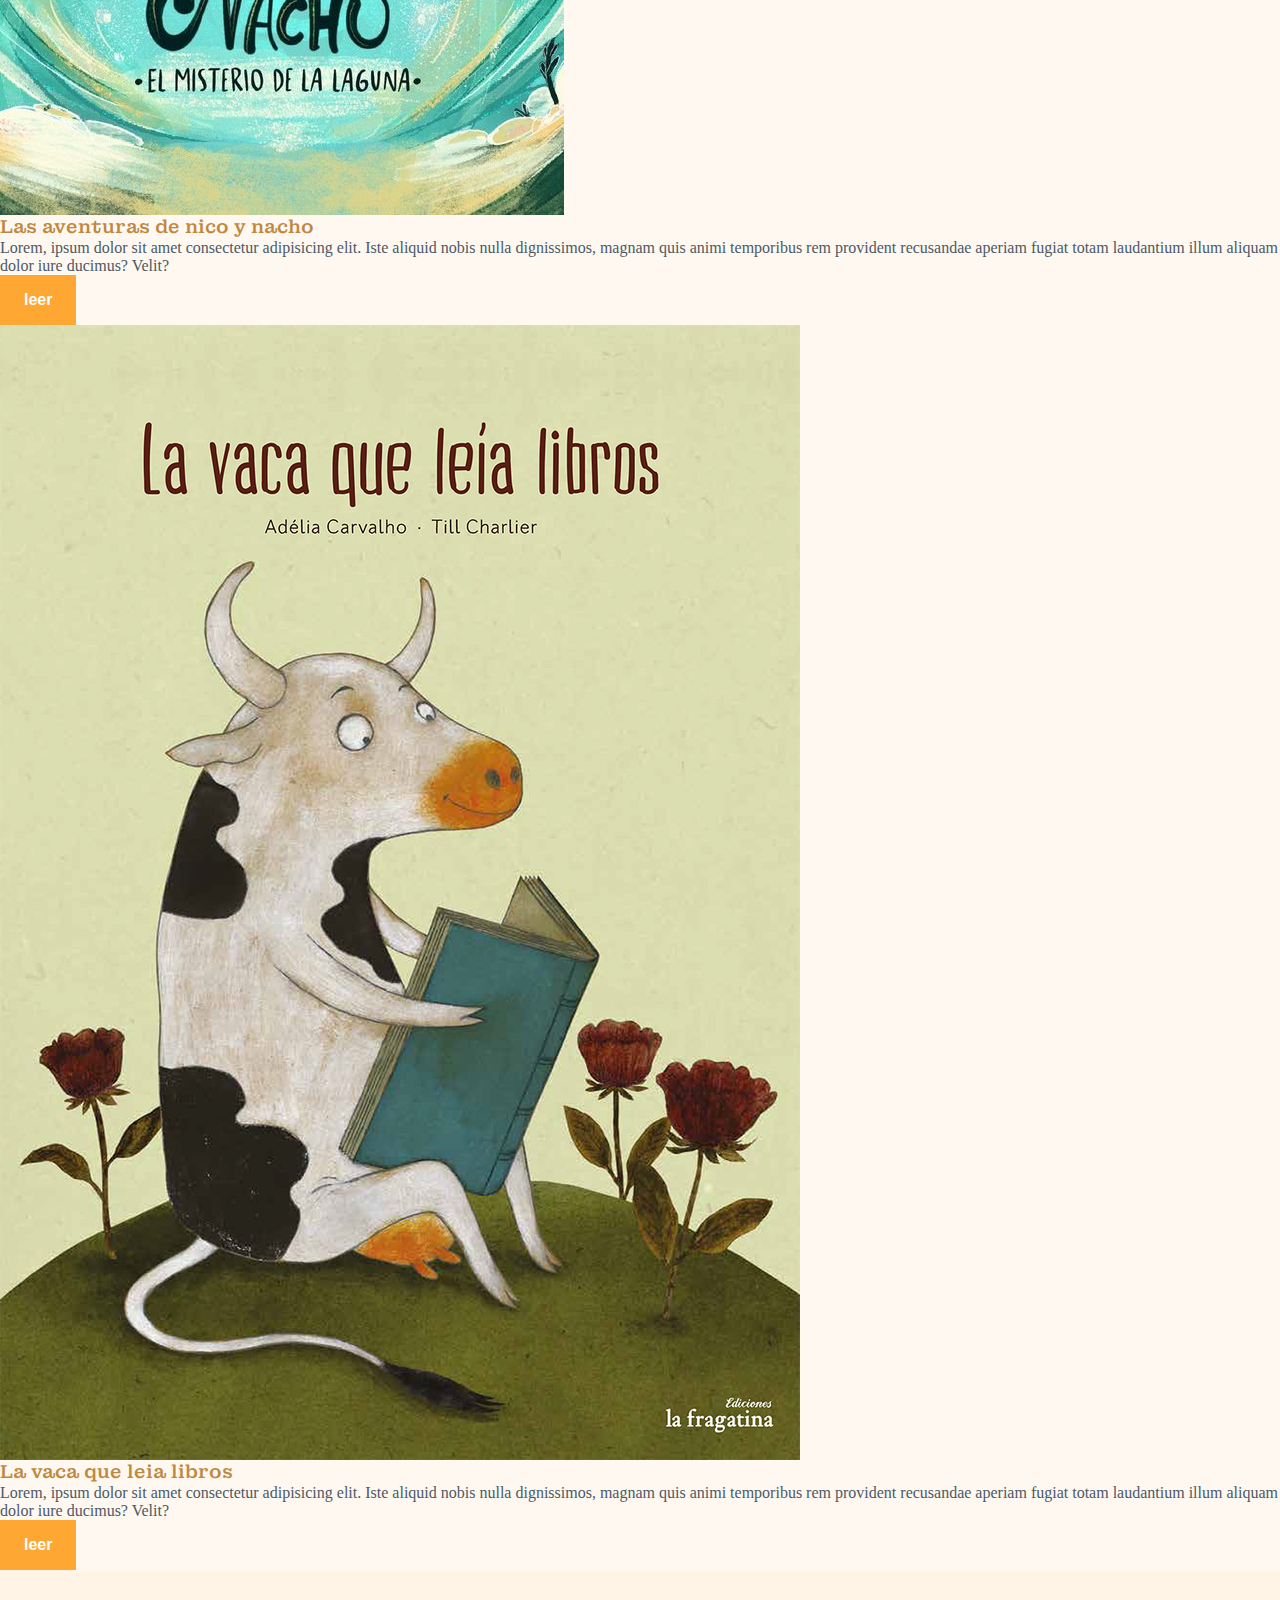
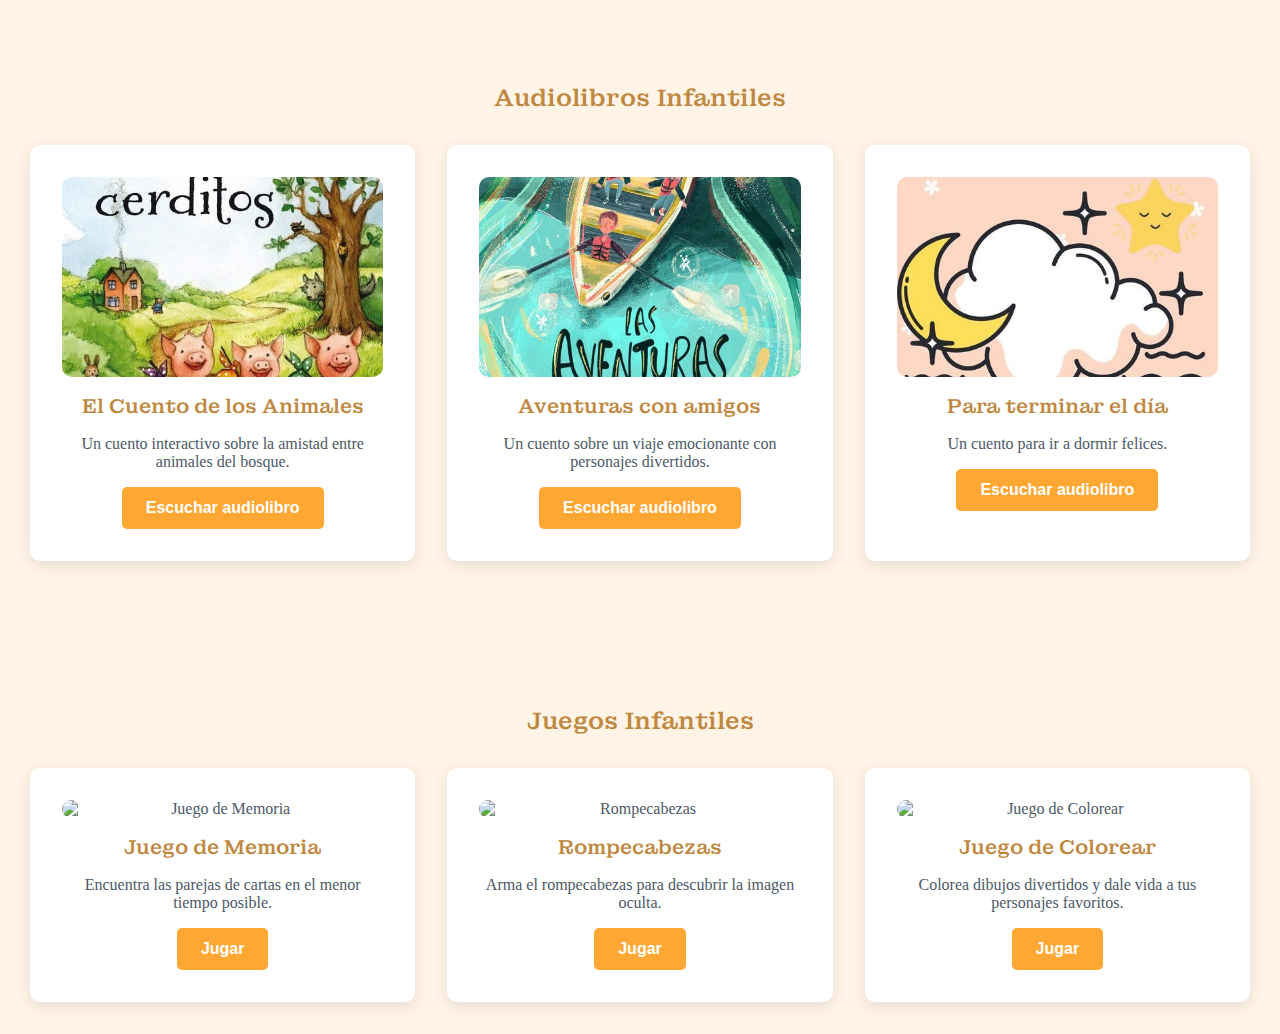
==== commit 02a797d4: "Update index.html" ====
--- a/index.html
+++ b/index.html
@@ -143,82 +143,86 @@
             </div>
         </section>
 
-       <!-- Sección de libros destacados -->
-        <section class="destacados section" id="destacados">
-        <h2 class="section_titulo">Libros Destacados</h2>
-        </div>
-
-        <div class="destacados_container container">
-            <div class="destacados_swiper">
-                <div>
-                    <article class="destacados_card">
-                        <img src="img/soldadito.jpg" alt="El Soldadito De Plomo" class="destacados_img">
-                    
-                        <h2 class="destacados_titulo">El Soldadito De Plomo</h2>
-                    
-                        <div class="destacados_icons">
-                            <button class="destacados_icono">
-                                <i class="ri-heart-add-line button"></i>
-                            </button>
-                        </div>
-                    
-                        <p class="destacados_descripcion">
-                            "El Soldadito de Plomo" es un cuento clásico de Hans Christian Andersen que narra la historia de un pequeño soldado de plomo y su amor por una bailarina de papel.
-                        </p>
-                    
-                        <div class="destacados_opciones">
-                            <button class="destacados_boton boton">Escuchar cuento</button>
-                            <button class="destacados_boton boton">Ver video</button>
-                        </div>
-                    </article>
-
-                    <article class="destacados_card">
-                        <img src="img/pinocho.jpg" alt="Pinocho" class="destacados_img">
-                    
-                        <h2 class="destacados_titulo">Pinocho</h2>
-                    
-                        <div class="destacados_icons">
-                            <button class="destacados_icono">
-                                <i class="ri-heart-add-line button"></i>
-                            </button>
-                        </div>
-                    
-                        <p class="destacados_descripcion">
-                            "Lorem ipsum dolor sit amet consectetur, adipisicing elit. Repudiandae esse, cumque laborum molestias itaque odio sequi! Exercitationem omnis nulla fuga, excepturi temporibus nisi optio tenetur, suscipit autem quisquam, neque animi."
-                        </p>
-                    
-                        <div class="destacados_opciones">
-                            <button class="destacados_boton boton">Escuchar cuento</button>
-                            <button class="destacados_boton boton">Ver video</button>
-                        </div>
-                    </article>
-
-                    <article class="destacados_card">
-                        <img src="img/vaca.jpg" alt="vaca que leia" class="destacados_img">
-                    
-                        <h2 class="destacados_titulo">La vaca que leia libros</h2>
-                    
-                        <div class="destacados_icons">
-                            <button class="destacados_icono">
-                                <i class="ri-heart-add-line button"></i>
-                            </button>
-                        </div>
-                    
-                        <p class="destacados_descripcion">
-                            "Lorem ipsum dolor sit amet consectetur, adipisicing elit. Repudiandae esse, cumque laborum molestias itaque odio sequi! Exercitationem omnis nulla fuga, excepturi temporibus nisi optio tenetur, suscipit autem quisquam, neque animi."
-                        </p>
-                    
-                        <div class="destacados_opciones">
-                            <button class="destacados_boton boton">Escuchar cuento</button>
-                            <button class="destacados_boton boton">Ver video</button>
-                        </div>
-                    </article>
-
-                    
-                </div>
-            </div>
-        </div>
-        </section>
+    
+         <!-- Sección de libros destacados -->
+       <section class="seccion-libros">
+        <div class="categoria">
+            <h2>Los Clásicos de Siempre</h2>
+            <div class="libros">
+                <div class="libro">
+                    <img src="img/elprincipito.jpg" alt="Portada de El Principito">
+                    <h3>El Principito</h3>
+                    <p>El Principito es más que un libro; es un viaje hacia la esencia misma de la existencia. ¿Te atreves a acompañarlo en esta travesía?</p>
+                    <button class="ver-mas boton">leer</button>
+                </div>
+                <div class="libro">
+                    <img src="img/lo3cerditos.jpg" alt="Portada de los tres cerditos">
+                    <h3>los tres cerditos</h3>
+                    <p>Los Tres Cerditos nos enseñan que la cooperación, la planificación y la solidaridad son más fuertes que cualquier soplido amenazante</p>
+                    <button class="ver-mas boton">leer</button>
+                </div>
+                
+                <div class="libro">
+                    <img src="img/soldadito.jpg" alt="Portada de el soldadito de plomo">
+                    <h3>El soldadito de plomo</h3>
+                    <p>la historia del valiente soldadito de plomo y su amor perdido. ¿Te imaginas su viaje lleno de magia y aventuras? </p>
+                    <button class="ver-mas boton">leer</button>
+                </div>
+            </div>
+        </div>
+    
+        <div class="categoria">
+            <h2>Los Favoritos de Todos</h2>
+            <div class="libros">
+                <div class="libro">
+                    <img src="img/lobo.jpg" alt="Portada del lobo ">
+                    <h3>el lobo sentimental</h3>
+                    <p>Nos enseña que la verdadera valentía está en amar y cuidar a los demás. ¿Te animas a descubrir este cuento lleno de magia y emociones?</p>
+                    <button class="ver-mas boton">leer</button>
+                </div>
+                <div class="libro">
+                    <img src="img/elgato.jpg" alt="Portada el gato con botas">
+                    <h3>El gato con botas</h3>
+                    <p>Lorem ipsum dolor sit, amet consectetur adipisicing elit. Eius ullam voluptatum quis? Unde ipsum rerum maiores minima repellat delectus harum molestias quasi. Est eveniet dolor facilis ullam hic incidunt blanditiis!</p>
+
+                    <button class="ver-mas boton">leer</button>
+                </div>
+                
+                <div class="libro">
+                    <img src="img/caperucita.jpg" alt="Portada de caperucita">
+                    <h3>caperucita</h3>
+                    <p>Lorem ipsum dolor sit, amet consectetur adipisicing elit. Eius ullam voluptatum quis? Unde ipsum rerum maiores minima repellat delectus harum molestias quasi. Est eveniet dolor facilis ullam hic incidunt blanditiis!</p>
+
+                    <button class="ver-mas boton">leer</button>
+                </div>
+            </div>
+        </div>
+    
+        <div class="categoria">
+            <h2>Nuevas Aventuras</h2>
+            <div class="libros">
+                <div class="libro">
+                    <img src="img/cabello.jpg" alt="Portada de la niña que no queria cepillarse el cabello">
+                    <h3>la niña que no queria cepillarse el cabello</h3>
+                    <p>Lorem ipsum dolor sit amet consectetur adipisicing elit. Corrupti minima iusto, aliquam necessitatibus eaque nemo qui saepe soluta accusamus at ratione quibusdam eligendi dolore hic porro error eveniet, nam accusantium!</p>
+                    <button class="ver-mas boton">leer</button>
+                </div>
+                <div class="libro">
+                    <img src="img/aventuras.jpg" alt="Portada de las aventuras de nicho y nacho">
+                    <h3>Las aventuras de nico y nacho</h3>
+                    <p>Lorem, ipsum dolor sit amet consectetur adipisicing elit. Iste aliquid nobis nulla dignissimos, magnam quis animi temporibus rem provident recusandae aperiam fugiat totam laudantium illum aliquam dolor iure ducimus? Velit?</p>
+                    <button class="ver-mas boton">leer</button>
+                </div>
+
+                <div class="libro">
+                    <img src="img/vaca.jpg" alt="Portada de la vaca que leia libros">
+                    <h3>La vaca que leia libros</h3>
+                    <p>Lorem, ipsum dolor sit amet consectetur adipisicing elit. Iste aliquid nobis nulla dignissimos, magnam quis animi temporibus rem provident recusandae aperiam fugiat totam laudantium illum aliquam dolor iure ducimus? Velit?</p>
+                    <button class="ver-mas boton">leer</button>
+                </div>
+            </div>
+        </div>
+    </section>
 
       <!-- Sección de cuentos infantiles para aprender -->
 <section class="audiolibros section" id="audiolibros">
--- a/css/estilos.css
+++ b/css/estilos.css
@@ -0,0 +1,859 @@
+/* Fuentes */
+@import url('https://fonts.googleapis.com/css2?family=Montagu+Slab:opsz,wght@16..144,100..700&family=Montserrat:ital,wght@0,100..900;1,100..900&display=swap');
+
+/* Variables */
+:root {
+    /* Colores Pastel y Naranjas */
+    --color-primario: hsl(34, 100%, 60%); 
+    --color-titulo: hsl(34, 50%, 50%);
+    --color-texto: hsl(210, 15%, 35%);
+    --color-borde: hsl(34, 100%, 80%);
+    --blanco: hsl(0, 0%, 100%);
+    --color-body: hsl(34, 100%, 97%);
+    --color-cont: hsl(34, 100%, 95%);
+
+    /* Header */
+    --header: 3.5rem;
+
+    /* Fuentes */
+    --fuente-body: "Montserrat", sans-serif;
+    --fuente-secundaria: "Montagu Slab", serif;
+    --tamaño-fuente-más-grande: 2rem;
+    --tamaño-fuente-h1: 1.5rem;
+    --tamaño-fuente-h2: 1.25rem;
+    --tamaño-fuente-h3: 1rem;
+    --tamaño-fuente-normal: .938rem;
+    --tamaño-fuente-pequeño: .813rem;
+    --tamaño-fuente-más-pequeño: .75rem;
+
+    /* Peso de la fuente */
+    --fuente-regular: 400;
+    --fuente-media: 500;
+    --fuente-semi-negra: 600;
+
+    /* Z-index */
+    --z-tooltip: 10;
+    --z-fijo: 100;
+}
+
+/* Tipografía Responsiva */
+@media screen and (min-width: 1150px) {
+    :root {
+        --tamaño-fuente-más-grande: 3.5rem;
+        --tamaño-fuente-h1: 2.25rem;
+        --tamaño-fuente-h2: 1.5rem;
+        --tamaño-fuente-h3: 1.25rem;
+        --tamaño-fuente-normal: 1rem;
+        --tamaño-fuente-pequeño: .875rem;
+        --tamaño-fuente-más-pequeño: .813rem;
+    }
+}
+
+/* estilos generales */
+* {
+    box-sizing: border-box;
+    padding: 0;
+    margin: 0;
+}
+
+html {
+    scroll-behavior: smooth;
+}
+
+body,
+input,
+button {
+    background-color: var(--color-body);
+    font-size: var(--tamaño-fuente-normal);
+    transition: background-color .4s;
+}
+
+body {
+    color: var(--color-texto);
+}
+
+input,
+button {
+    border: none;
+    outline: none;
+}
+
+h1, h2, h3, h4 {
+    color: var(--color-titulo);
+    font-family: var(--fuente-secundaria);
+    font-weight: var(--fuente-media);
+}
+
+ul {
+    list-style: none;
+}
+
+a {
+    text-decoration: none;
+}
+
+img {
+    display: block;
+    max-width: 100%;
+    height: auto;
+}
+
+/* reutilizable css */
+.container {
+    max-width: 1220px;
+    margin-inline: 1.5rem;
+}
+
+.grid {
+    display: grid;
+    gap: 1.5rem;
+}
+
+.section {
+    padding-block: 5rem 1rem;
+}
+
+.section_titulo {
+    text-align: center;
+    font-size: var(--tamaño-fuente-h1);
+    font-family: var(--fuente-secundaria);
+    margin-bottom: 2rem;
+}
+
+.main {
+    overflow: hidden;
+}
+
+/* header y nav */
+.header {
+    position: fixed;
+    top: 0;
+    left: 0;
+    width: 100%;
+    background-color: var(--color-body);
+    z-index: var(--z-fijo);
+    transition: box-shadow .4s, background-color .4s;
+}
+
+.nav-bar {
+    display: flex;
+    height: var(--header);
+    justify-content: space-between;
+    align-items: center;
+    padding: 1rem 4rem;
+}
+
+.nav-logo {
+    display: inline-flex;
+    align-items: center;
+    column-gap: 5rem;
+    color: var(--color-primario);
+    font-weight: var(--fuente-media);
+}
+
+/* responsive para celulares */
+@media screen and (max-width: 1150px) {
+    .nav-menu {
+        position: fixed;
+        bottom: 0;
+        left: 0;
+        right: 0;
+        width: 100%;
+        background-color: var(--color-cont);
+        box-shadow: 0 -8px 32px hsla(0, 0%, 0%, .1);
+        padding: 1.25rem 4rem;
+        transition: background-color .4s;
+    }
+}
+
+.nav-lista {
+    display: flex;
+    justify-content: space-between;
+}
+
+.nav-link {
+    color: var(--color-texto);
+    transition: color .4s;
+}
+
+.nav-link span {
+    display: none;
+}
+
+.nav-link i {
+    font-size: 1.30rem;
+}
+
+.nav-link:hover {
+    color: var(--color-primario);
+}
+
+.nav-act {
+    display: flex;
+    align-items: center;
+    column-gap: 1rem;
+}
+
+.nav-act i {
+    font-size: 1.25rem;
+    color: var(--color-titulo);
+    cursor: pointer;
+    transition: color .4s;
+}
+
+.nav-act i:hover {
+    color: var(--color-primario);
+}
+
+/* seccion buscador */
+.buscador {
+    position: fixed;
+    top: -100%;
+    left: 0;
+    width: 100%;
+    height: 100%;
+    z-index: var(--z-fijo);
+    background-color: hsla(34, 20%, 96%, .6);
+    backdrop-filter: blur(16px);
+    padding: 8rem 1.5rem;
+    transition: top .4s;
+}
+
+.buscador-form {
+    display: flex;
+    align-items: center;
+    column-gap: .5rem;
+    background-color: var(--color-cont);
+    border: 2px solid var(--color-borde);
+    padding-inline: 1rem;
+}
+
+.buscador-icono {
+    font-size: 1.25rem;
+    color: var(--color-texto);
+}
+
+.buscador-input {
+    width: 100%;
+    padding-block: 1rem;
+    background-color: var(--color-cont);
+    color: var(--color-texto);
+}
+
+.buscador-close {
+    position: absolute;
+    top: 2rem;
+    right: 2rem;
+    font-size: 2rem;
+    color: var(--color-texto);
+    cursor: pointer;
+}
+
+/* inicio usuario */
+.registro-usuario {
+    position: fixed;
+    top: -100%;
+    left: 0;
+    width: 100%;
+    height: 100%;
+    z-index: var(--z-fijo);
+    background-color: hsla(34, 20%, 96%, .6);
+    backdrop-filter: blur(16px);
+    align-items: center;
+    padding: 1.5rem;
+    text-align: center;
+    transition: top .4s;
+}
+
+.registro-form {
+    background-color: var(--color-cont);
+    padding: 2rem 1.5rem;
+    border: 2px solid var(--color-borde);
+    row-gap: 1.25rem;
+}
+
+.registro-titulo {
+    font-size: var(--tamaño-fuente-h2);
+}
+
+.registro-opciones {
+    row-gap: 1.25rem;
+}
+
+.registro-label {
+    display: block;
+    text-align: initial;
+    color: var(--color-titulo);
+    font-weight: var(--fuente-media);
+    margin-bottom: .25rem;
+}
+
+.registro-input {
+    width: 100%;
+    background-color: var(--color-cont);
+    color: var(--color-texto);
+    padding-block: .75rem;
+    padding-inline: 1.5rem;
+    border: 2px solid var(--color-borde);
+}
+
+.registro-boton {
+    width: 100%;
+    background-color: var(--color-primario);
+    color: var(--blanco);
+    font-size: var(--tamaño-fuente-h2);
+    padding-block: .75rem;
+    padding-inline: 1.5rem;
+    cursor: pointer;
+    transition: background-color .4s;
+}
+
+.registro-boton:hover {
+    background-color: var(--color-titulo);
+}
+
+.registro-enlace {
+    color: var(--color-primario);
+    font-size: var(--tamaño-fuente-más-pequeño);
+    display: inline-block;
+    margin-top: 1rem;
+}
+
+.registro-enlace:hover {
+    text-decoration: underline;
+}
+
+
+/* boton registro */
+.boton {
+    display: inline-block;
+    background-color: var(--color-primario);
+    color: var(--blanco);
+    font-weight: var(--fuente-semi-negra);
+    padding: 1rem 1.5rem;
+    transition: box-shadow .4s;
+}
+
+.boton:hover {
+    box-shadow: 0 4px 32px hsla(230, 72%, 32%, .4);
+}
+
+.show-search,
+.show-login {
+    top: 0;
+}
+
+/* pagina inicio */
+.inicio_swiper {
+    margin: initial;
+}
+
+.inicio_container {
+    padding-top: 2rem;
+    row-gap: 2.5rem;
+}
+
+.inicio_data {
+    text-align: center;
+}
+
+.inicio_titulo {
+    font-size: var(--tamaño-fuente-más-grande);
+    margin-bottom: 1rem;
+}
+
+.inicio_descripcion {
+    margin-bottom: 2rem;
+}
+
+.inicio_imagenes {
+    display: grid;
+}
+
+.swiper-wrapper {
+    display: flex;
+   
+}
+
+.inicio_img,
+.inicio_article{
+    width: 220px;
+    transition: transform .4s;
+    width: 100%;
+    height: auto;
+}
+
+.swiper-slide-active,
+.swiper-slide-duplicate-active {
+    transform: scale(1.1); 
+}
+
+
+.swiper-pointer-events.swiper-vertical {
+    touch-action: pan-x
+}
+
+
+/* shadow header */
+.shadow-header {
+    box-shadow: 0 2px 16px hsla(0, 0%, 0%, .1);
+}
+
+/* sesion destacados */
+/* Estilos para los elementos destacados de libros */
+.destacados_container {
+    max-width: 800px;
+    margin: 0 auto;
+}
+
+.destacados_swiper {
+    max-width: 600px; 
+    margin: 0 auto; 
+}
+
+
+.destacados_card {
+    background-color: var(--color-cont);
+    border: 1px solid var(--color-borde);
+    padding: 1rem;
+    margin-bottom: 1rem;
+    box-shadow: 0 2px 4px rgba(0, 0, 0, 0.1);
+    border-radius: 8px;
+    transition: transform 0.2s ease;
+}
+
+.destacados_card:hover {
+    transform: translateY(-4px);
+}
+
+.destacados_img {
+    max-width: 100%;
+    height: auto;
+    border-radius: 8px;
+}
+
+.destacados_titulo {
+    font-family: var(--fuente-secundaria);
+    font-size: var(--tamaño-fuente-h2);
+    font-weight: var(--fuente-semi-negra);
+    color: var(--color-titulo);
+    margin-bottom: 0.5rem;
+}
+
+.destacados_descripcion {
+    font-size: var(--tamaño-fuente-normal);
+    color: var(--color-texto);
+    margin-bottom: 1rem;
+}
+
+.destacados_opciones {
+    display: flex;
+    justify-content: space-between;
+}
+
+.destacados_boton {
+    background-color: var(--color-primario);
+    color: var(--blanco);
+    border: none;
+    padding: 0.5rem 1rem;
+    font-size: var(--tamaño-fuente-pequeño);
+    cursor: pointer;
+    border-radius: 4px;
+    transition: background-color 0.2s ease;
+}
+
+.destacados_boton:hover {
+    background-color: hsl(34, 100%, 50%);
+}
+
+
+/* audiolibros */
+
+/* Estilos para la sección de audiolibros infantiles */
+.audiolibros {
+    padding: 5rem 1rem;
+    background-color: var(--color-cont);
+    text-align: center;
+}
+
+.section_titulo {
+    font-family: var(--fuente-secundaria);
+    font-size: var(--tamaño-fuente-h2);
+    color: var(--color-titulo);
+    margin-bottom: 2rem;
+}
+
+.audiolibros_container {
+    display: grid;
+    grid-template-columns: repeat(3, 1fr);
+    gap: 2rem;
+}
+
+.audiolibro_card {
+    background-color: var(--blanco);
+    padding: 2rem;
+    border-radius: 10px;
+    box-shadow: 0 4px 16px rgba(0, 0, 0, 0.1);
+    transition: transform 0.3s ease;
+}
+
+.audiolibro_card:hover {
+    transform: translateY(-5px);
+}
+
+.audiolibro_img {
+    width: 100%;
+    max-height: 200px;
+    object-fit: cover;
+    border-radius: 10px;
+    margin-bottom: 1rem;
+}
+
+.audiolibro_titulo {
+    font-size: var(--tamaño-fuente-h3);
+    margin-bottom: 1rem;
+}
+
+.audiolibro_descripcion {
+    color: var(--color-texto);
+    font-size: var(--tamaño-fuente-normal);
+    margin-bottom: 1rem;
+}
+
+.audiolibro_botones {
+    display: flex;
+    justify-content: center;
+}
+
+.audiolibro_boton {
+    background-color: var(--color-primario);
+    color: var(--blanco);
+    border: none;
+    padding: 0.75rem 1.5rem;
+    font-size: var(--tamaño-fuente-normal);
+    cursor: pointer;
+    border-radius: 5px;
+    transition: background-color 0.3s ease;
+}
+
+.audiolibro_boton:hover {
+    background-color: hsl(197, 70%, 50%);
+}
+
+
+/* Estilos para la sección de juegos infantiles */
+.juegos {
+    padding: 5rem 1rem;
+    background-color: var(--color-cont);
+    text-align: center;
+}
+
+.section_titulo {
+    font-family: var(--fuente-secundaria);
+    font-size: var(--tamaño-fuente-h2);
+    color: var(--color-titulo);
+    margin-bottom: 2rem;
+}
+
+.juegos_container {
+    display: grid;
+    grid-template-columns: repeat(3, 1fr);
+    gap: 2rem;
+}
+
+.juego_card {
+    background-color: var(--blanco);
+    padding: 2rem;
+    border-radius: 10px;
+    box-shadow: 0 4px 16px rgba(0, 0, 0, 0.1);
+    transition: transform 0.3s ease;
+}
+
+.juego_card:hover {
+    transform: translateY(-5px);
+}
+
+.juego_img {
+    width: 100%;
+    max-height: 200px;
+    object-fit: cover;
+    border-radius: 10px;
+    margin-bottom: 1rem;
+}
+
+.juego_titulo {
+    font-size: var(--tamaño-fuente-h3);
+    margin-bottom: 1rem;
+}
+
+.juego_descripcion {
+    color: var(--color-texto);
+    font-size: var(--tamaño-fuente-normal);
+    margin-bottom: 1rem;
+}
+
+.juego_botones {
+    display: flex;
+    justify-content: center;
+}
+
+.juego_boton {
+    background-color: var(--color-primario);
+    color: var(--blanco);
+    border: none;
+    padding: 0.75rem 1.5rem;
+    font-size: var(--tamaño-fuente-normal);
+    cursor: pointer;
+    border-radius: 5px;
+    transition: background-color 0.3s ease;
+}
+
+.juego_boton:hover {
+    background-color: hsl(197, 70%, 50%);
+}
+
+/* media queries */
+@media screen and (max-width: 320px) {
+    .container {
+        margin-inline: 1rem;
+    }
+
+    .nav-menu {
+        padding-inline: 3rem;
+    }
+
+    .descuentos_img-1,
+    .descuentos_img-2 {
+        width: 140px;
+    }
+
+    .nuev_tarjeta {
+        flex-direction: column;
+    }
+
+    .footer_data {
+        grid-template-columns: 1fr;
+        row-gap: 2rem;
+    }
+}
+
+@media  screen and (min-width: 450px) {
+
+    .destacado_card {
+        width: 290px;
+    }
+
+    .nuev_tarjeta {
+        width: 390px;
+    }
+}
+
+@media screen and (min-width: 576px) {
+    .buscador-form {
+        width: 500px;
+        margin-inline: auto;
+    }
+
+    .registro-form {
+        width: 400px;
+        justify-self: center;
+    }
+
+    .buscador-close,
+    .registro-close {
+        width: max-content;
+        top: 4rem;
+        left: 0;
+        right: 0;
+        margin-inline: auto;
+    }
+
+    .nav-menu {
+        width: 380px;
+        margin-inline: auto;
+    }
+
+    .inicio_container,
+    .descuentos_container {
+        grid-template-columns: 420px;
+        justify-content: center;
+    }
+
+    .invitacion_form {
+        width: 328px;
+        justify-self: center;
+    }
+
+    .footer_data {
+        grid-template-columns: repeat(3, max-content);
+    }
+}
+
+@media screen and (min-width: 768px) {
+    .inicio_container {
+        grid-template-columns: 580px;
+    }
+
+    .inicio_data {
+        width: 420px;
+        justify-self: center;
+    }
+
+    .footer__container {
+        grid-template-columns: repeat(2, max-content);
+        justify-content: space-between;
+    }
+}
+
+@media screen and (min-width: 1150px) {
+    .section {
+        padding-block: 7rem 2rem;
+    }
+
+    .nav-bar {
+        height: calc(var(--header) + 2rem);
+        column-gap: 4rem;
+    }
+
+    .nav-link i {
+        display: none;
+    }
+
+    .nav-link span {
+        display: block;
+    }
+
+    .nav-link {
+        font-weight: var(--fuente-media);
+    }
+
+    .nav-menu {
+        width: initial;
+        margin-inline: auto ;
+    }
+
+    .nav-lista {
+        column-gap: 4rem;
+    }
+
+    .inicio_data {
+        width: initial;
+    }
+
+    .destacado_container {
+        padding-top: 2rem; 
+    }
+
+    .destacado_titulo {
+        font-size: var(--tamaño-fuente-h3);
+    }
+
+    .descuentos_container {
+        grid-template-columns: 615px 500px;
+        justify-content: space-between;
+        align-items: center;
+    }
+
+    .descuentos_data {
+        order: 1;
+    }
+
+    .descuentos_data,
+    .descuentos_titulo {
+        text-align: initial;
+    }
+
+    .descuentos_descripcion {
+        margin-bottom: 3.5rem;
+    }
+
+    .descuentos_img-1,
+    .descuentos_img-2 {
+        width: 300px;
+    }
+
+    .nuev_container {
+        padding-top: 2rem;
+     }
+
+    .nuev_tarjeta {
+        padding: 1.5rem;
+    }
+
+    .nuev_img {
+        width: 120px;
+    }
+
+    .nuev_titulo {
+        font-size: var(--tamaño-fuente-h3);
+    }
+
+    .ivitacion_bg {
+        object-position: 0 -5rem;
+    }
+
+    .footer {
+        padding-block: 6rem 3rem;
+    }
+
+    .footer_data {
+        grid-template-columns: repeat(4, max-content);
+        column-gap: 4.5rem; 
+    }
+
+    .footer_logo,
+    .footer_titulo {
+        font-size: var(--tamaño-fuente-h2);
+        margin-bottom: 1.5rem;
+    }
+
+    .footer_links {
+        padding: 1.5rem;
+    }
+
+    .footer_social {
+        column-gap: 1.5rem;
+    }
+
+    .footer_social-link {
+        font-size: 1.5rem;
+    }
+
+    .footer_copy {
+        margin-top: 7.5rem;
+    }
+
+    .scrollup {
+        right: 3rem;
+    }
+
+    .show-scroll {
+        bottom: 3rem;
+    }
+}
+
+@media screen and (min-width: 1220px) {
+    .container {
+        margin-inline: auto;
+    }
+
+    .inicio_container {
+        grid-template-columns: 425px 800px;
+        align-items: center;
+        padding-block: 2rem;
+    }
+
+    .inicio_data {
+        text-align: initial;
+    }
+
+    .inicio_descripcion {
+        margin-bottom: 20px;
+    }
+
+    .inicio_article,
+    .inicio_img {
+        width: 295px;
+    }
+}
+
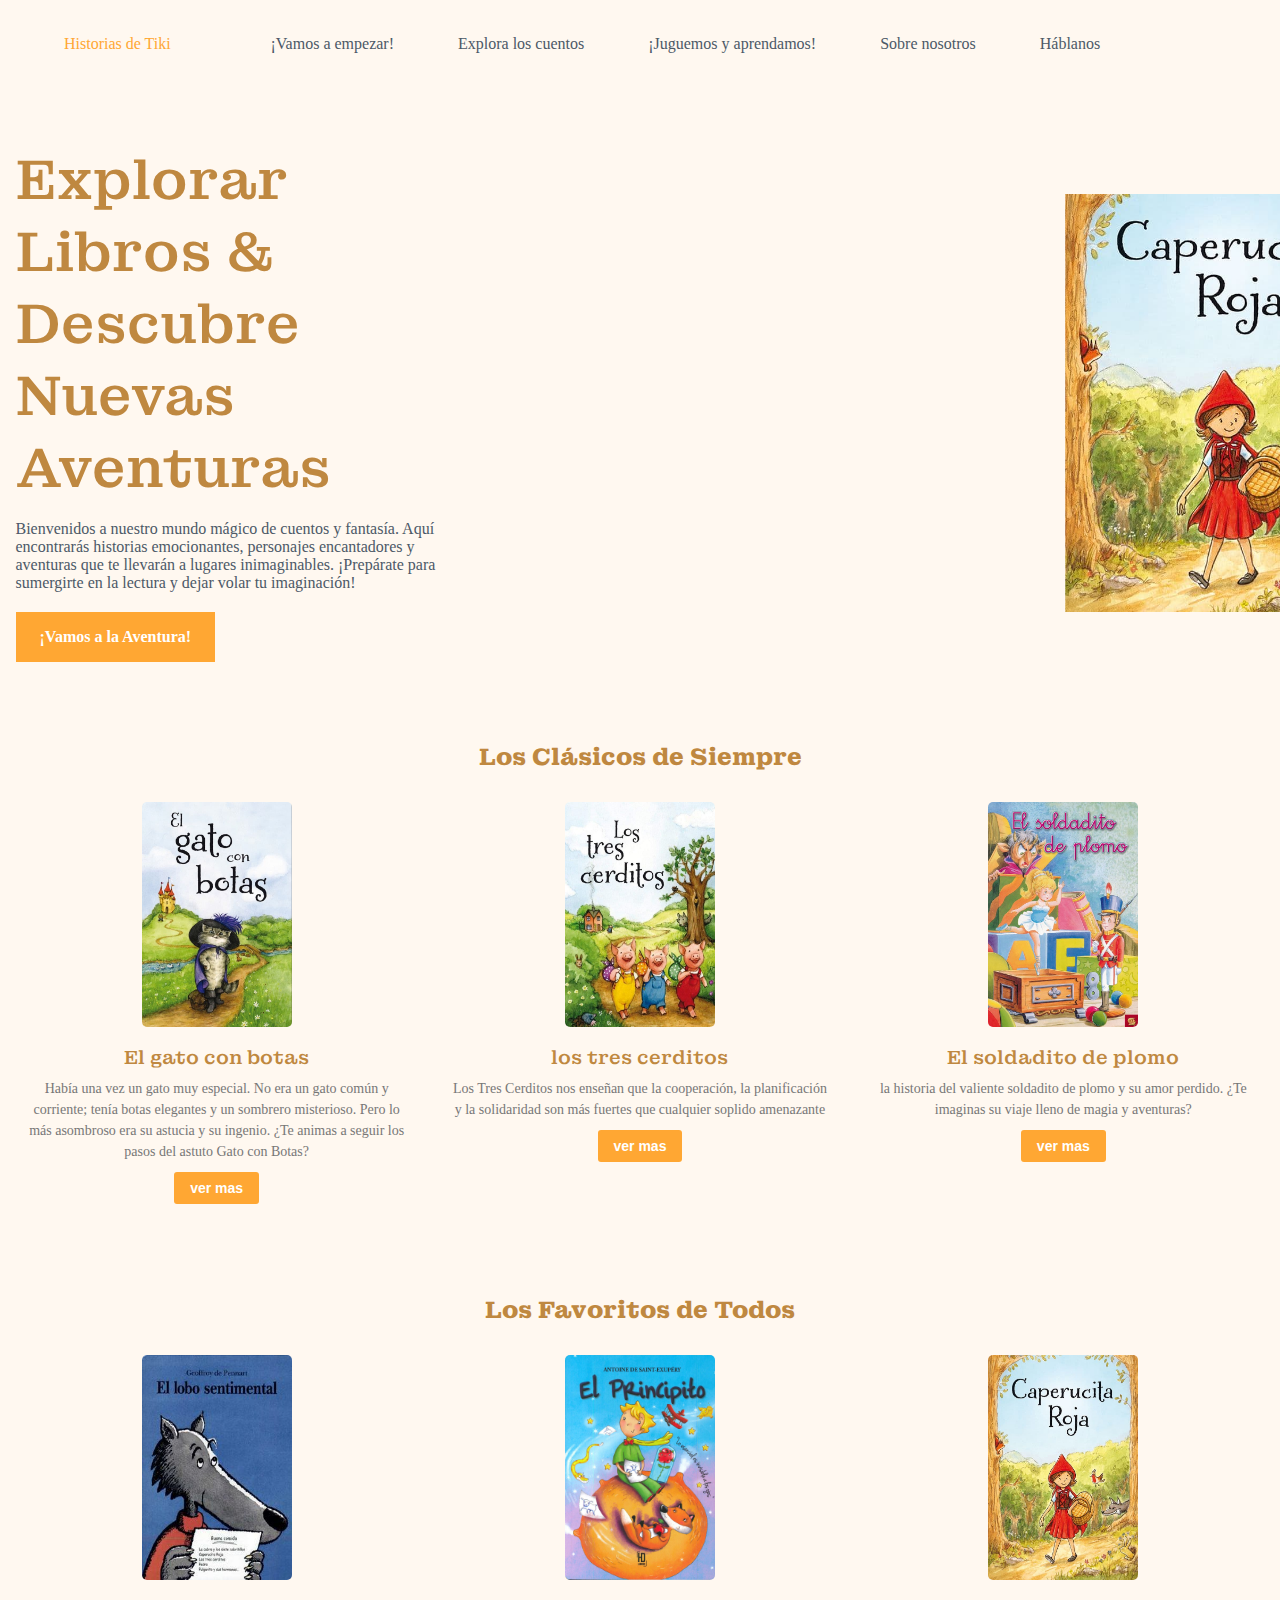
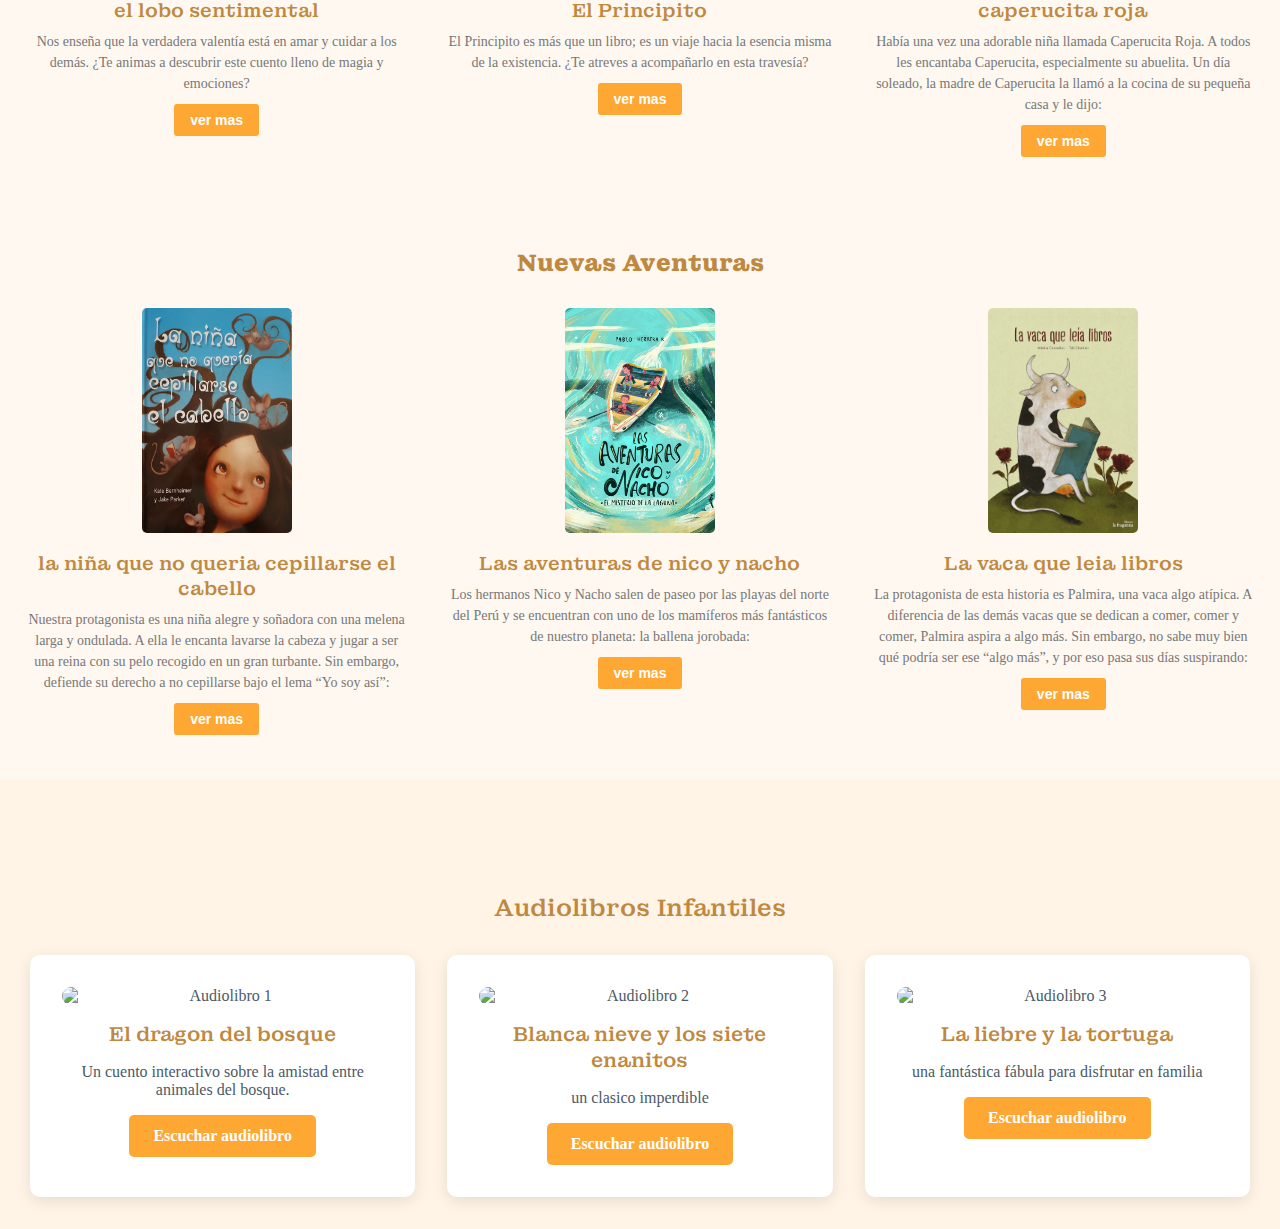
==== commit 0b50f361: "Update index.html" ====
--- a/index.html
+++ b/index.html
@@ -143,30 +143,29 @@
             </div>
         </section>
 
-    
-         <!-- Sección de libros destacados -->
+       <!-- Sección de libros destacados -->
        <section class="seccion-libros">
         <div class="categoria">
             <h2>Los Clásicos de Siempre</h2>
             <div class="libros">
                 <div class="libro">
-                    <img src="img/elprincipito.jpg" alt="Portada de El Principito">
-                    <h3>El Principito</h3>
-                    <p>El Principito es más que un libro; es un viaje hacia la esencia misma de la existencia. ¿Te atreves a acompañarlo en esta travesía?</p>
-                    <button class="ver-mas boton">leer</button>
+                    <img src="img/elgato.jpg" alt="Portada el gato con botas">
+                    <h3>El gato con botas</h3>
+                    <p>Había una vez un gato muy especial. No era un gato común y corriente; tenía botas elegantes y un sombrero misterioso. Pero lo más asombroso era su astucia y su ingenio. ¿Te animas a seguir los pasos del astuto Gato con Botas?</p>
+                    <button class="ver-mas boton">ver mas</button>
                 </div>
                 <div class="libro">
                     <img src="img/lo3cerditos.jpg" alt="Portada de los tres cerditos">
                     <h3>los tres cerditos</h3>
                     <p>Los Tres Cerditos nos enseñan que la cooperación, la planificación y la solidaridad son más fuertes que cualquier soplido amenazante</p>
-                    <button class="ver-mas boton">leer</button>
+                    <button class="ver-mas boton">ver mas</button>
                 </div>
                 
                 <div class="libro">
                     <img src="img/soldadito.jpg" alt="Portada de el soldadito de plomo">
                     <h3>El soldadito de plomo</h3>
                     <p>la historia del valiente soldadito de plomo y su amor perdido. ¿Te imaginas su viaje lleno de magia y aventuras? </p>
-                    <button class="ver-mas boton">leer</button>
+                    <button class="ver-mas boton">ver mas</button>
                 </div>
             </div>
         </div>
@@ -178,22 +177,21 @@
                     <img src="img/lobo.jpg" alt="Portada del lobo ">
                     <h3>el lobo sentimental</h3>
                     <p>Nos enseña que la verdadera valentía está en amar y cuidar a los demás. ¿Te animas a descubrir este cuento lleno de magia y emociones?</p>
-                    <button class="ver-mas boton">leer</button>
-                </div>
-                <div class="libro">
-                    <img src="img/elgato.jpg" alt="Portada el gato con botas">
-                    <h3>El gato con botas</h3>
-                    <p>Lorem ipsum dolor sit, amet consectetur adipisicing elit. Eius ullam voluptatum quis? Unde ipsum rerum maiores minima repellat delectus harum molestias quasi. Est eveniet dolor facilis ullam hic incidunt blanditiis!</p>
-
-                    <button class="ver-mas boton">leer</button>
+                    <button class="ver-mas boton">ver mas</button>
+                </div>
+                <div class="libro">
+                    <img src="img/elprincipito.jpg" alt="Portada de El Principito">
+                    <h3>El Principito</h3>
+                    <p>El Principito es más que un libro; es un viaje hacia la esencia misma de la existencia. ¿Te atreves a acompañarlo en esta travesía?</p>
+                    <button class="ver-mas boton">ver mas</button>
                 </div>
                 
                 <div class="libro">
                     <img src="img/caperucita.jpg" alt="Portada de caperucita">
-                    <h3>caperucita</h3>
-                    <p>Lorem ipsum dolor sit, amet consectetur adipisicing elit. Eius ullam voluptatum quis? Unde ipsum rerum maiores minima repellat delectus harum molestias quasi. Est eveniet dolor facilis ullam hic incidunt blanditiis!</p>
-
-                    <button class="ver-mas boton">leer</button>
+                    <h3>caperucita roja</h3>
+                    <p>Había una vez una adorable niña llamada Caperucita Roja. A todos les encantaba Caperucita, especialmente su abuelita. Un día soleado, la madre de Caperucita la llamó a la cocina de su pequeña casa y le dijo:</p>
+
+                    <button class="ver-mas boton">ver mas</button>
                 </div>
             </div>
         </div>
@@ -204,125 +202,75 @@
                 <div class="libro">
                     <img src="img/cabello.jpg" alt="Portada de la niña que no queria cepillarse el cabello">
                     <h3>la niña que no queria cepillarse el cabello</h3>
-                    <p>Lorem ipsum dolor sit amet consectetur adipisicing elit. Corrupti minima iusto, aliquam necessitatibus eaque nemo qui saepe soluta accusamus at ratione quibusdam eligendi dolore hic porro error eveniet, nam accusantium!</p>
-                    <button class="ver-mas boton">leer</button>
+                    <p>Nuestra protagonista es una niña alegre y soñadora con una melena larga y ondulada. A ella le encanta lavarse la cabeza y jugar a ser una reina con su pelo recogido en un gran turbante. Sin embargo, defiende su derecho a no cepillarse bajo el lema “Yo soy así”:</p>
+                    <button class="ver-mas boton">ver mas</button>
                 </div>
                 <div class="libro">
                     <img src="img/aventuras.jpg" alt="Portada de las aventuras de nicho y nacho">
                     <h3>Las aventuras de nico y nacho</h3>
-                    <p>Lorem, ipsum dolor sit amet consectetur adipisicing elit. Iste aliquid nobis nulla dignissimos, magnam quis animi temporibus rem provident recusandae aperiam fugiat totam laudantium illum aliquam dolor iure ducimus? Velit?</p>
-                    <button class="ver-mas boton">leer</button>
+                    <p>Los hermanos Nico y Nacho salen de paseo por las playas del norte del Perú y se encuentran con uno de los mamíferos más fantásticos de nuestro planeta: la ballena jorobada:</p>
+                    <button class="ver-mas boton">ver mas</button>
                 </div>
 
                 <div class="libro">
                     <img src="img/vaca.jpg" alt="Portada de la vaca que leia libros">
                     <h3>La vaca que leia libros</h3>
-                    <p>Lorem, ipsum dolor sit amet consectetur adipisicing elit. Iste aliquid nobis nulla dignissimos, magnam quis animi temporibus rem provident recusandae aperiam fugiat totam laudantium illum aliquam dolor iure ducimus? Velit?</p>
-                    <button class="ver-mas boton">leer</button>
+                    <p>La protagonista de esta historia es Palmira, una vaca algo atípica. A diferencia de las demás vacas que se dedican a comer, comer y comer, Palmira aspira a algo más. Sin embargo, no sabe muy bien qué podría ser ese “algo más”, y por eso pasa sus días suspirando:</p>
+                    <button class="ver-mas boton">ver mas</button>
                 </div>
             </div>
         </div>
     </section>
-
-      <!-- Sección de cuentos infantiles para aprender -->
-<section class="audiolibros section" id="audiolibros">
-    <div class="container">
-        <h2 class="section_titulo">Audiolibros Infantiles</h2>
-
-        <div class="audiolibros_container grid">
-            <!-- Primer audiolibro -->
-            <article class="audiolibro_card">
-                <img src="img/lo3cerditos.jpg" alt="Audiolibro 1" class="audiolibro_img">
-                <h3 class="audiolibro_titulo">El Cuento de los Animales</h3>
-                <p class="audiolibro_descripcion">
-                    Un cuento interactivo sobre la amistad entre animales del bosque.
-                </p>
-                <div class="audiolibro_botones">
-                    <button class="audiolibro_boton boton">Escuchar audiolibro</button>
-                </div>
-            </article>
-
-            <!-- Segundo audiolibro -->
-            <article class="audiolibro_card">
-                <img src="img/aventuras.jpg" alt="Audiolibro 2" class="audiolibro_img">
-                <h3 class="audiolibro_titulo">Aventuras con amigos</h3>
-                <p class="audiolibro_descripcion">
-                    Un cuento sobre un viaje emocionante con personajes divertidos.
-                </p>
-                <div class="audiolibro_botones">
-                    <button class="audiolibro_boton boton">Escuchar audiolibro</button>
-                </div>
-            </article>
-
-            <!-- Tercer audiolibro -->
-            <article class="audiolibro_card">
-                <img src="img/dormir.jpg" alt="Audiolibro 3" class="audiolibro_img">
-                <h3 class="audiolibro_titulo">Para terminar el día</h3>
-                <p class="audiolibro_descripcion">
-                    Un cuento para ir a dormir felices.
-                </p>
-                <div class="audiolibro_botones">
-                    <button class="audiolibro_boton boton">Escuchar audiolibro</button>
-                </div>
-            </article>
-        </div>
-    </div>
-</section>
-
-<!-- juegos -->
- <!-- Sección de juegos infantiles -->
-<section class="juegos section" id="juegos">
-    <div class="container">
-        <h2 class="section_titulo">Juegos Infantiles</h2>
-
-        <div class="juegos_container grid">
-            <!-- Primer juego -->
-            <article class="juego_card">
-                <img src="img/memoria.jpg" alt="Juego de Memoria" class="juego_img">
-                <h3 class="juego_titulo">Juego de Memoria</h3>
-                <p class="juego_descripcion">
-                    Encuentra las parejas de cartas en el menor tiempo posible.
-                </p>
-                <div class="juego_botones">
-                    <button class="juego_boton boton">Jugar</button>
-                </div>
-            </article>
-
-            <!-- Segundo juego -->
-            <article class="juego_card">
-                <img src="img/puzzle.jpg" alt="Rompecabezas" class="juego_img">
-                <h3 class="juego_titulo">Rompecabezas</h3>
-                <p class="juego_descripcion">
-                    Arma el rompecabezas para descubrir la imagen oculta.
-                </p>
-                <div class="juego_botones">
-                    <button class="juego_boton boton">Jugar</button>
-                </div>
-            </article>
-
-            <!-- Tercer juego -->
-            <article class="juego_card">
-                <img src="img/colorear.jpg" alt="Juego de Colorear" class="juego_img">
-                <h3 class="juego_titulo">Juego de Colorear</h3>
-                <p class="juego_descripcion">
-                    Colorea dibujos divertidos y dale vida a tus personajes favoritos.
-                </p>
-                <div class="juego_botones">
-                    <button class="juego_boton boton">Jugar</button>
-                </div>
-            </article>
-        </div>
-    </div>
-</section>
-
-
-        
-
-    </main>
-
-    <!-- swiper js -->
+     <!-- Sección audiolibros -->
+     <section class="audiolibros section" id="audiolibros">
+        <div class="container">
+            <h2 class="section_titulo">Audiolibros Infantiles</h2>
+
+            <div class="audiolibros_container grid">
+                <!-- Primer audiolibro -->
+                <article class="audiolibro_card">
+                    <img src="img/dragon.jpg" alt="Audiolibro 1" class="audiolibro_img">
+                    <h3 class="audiolibro_titulo">El dragon del bosque</h3>
+                    <p class="audiolibro_descripcion">
+                        Un cuento interactivo sobre la amistad entre animales del bosque.
+                    </p>
+                    <div class="audiolibro_botones">
+                        <a href="https://www.youtube.com/tu-enlace-del-audiolibro" class="audiolibro_boton boton">Escuchar audiolibro</a>
+                    </div>
+                </article>
+
+                <!-- Segundo audiolibro -->
+                <article class="audiolibro_card">
+                    <img src="img/blanca.jpg" alt="Audiolibro 2" class="audiolibro_img">
+                    <h3 class="audiolibro_titulo">Blanca nieve y los siete enanitos</h3>
+                    <p class="audiolibro_descripcion">
+                        un clasico imperdible
+                    </p>
+                    <div class="audiolibro_botones">
+                        <a href="https://www.youtube.com/watch?v=5ZlkTJXBb-8" 
+                        target="_blank" class="audiolibro_boton boton">Escuchar audiolibro</a>
+                    </div>
+                </article>
+
+                <!-- Tercer audiolibro -->
+                <article class="audiolibro_card">
+                    <img src="img/tortuga.jpg" alt="Audiolibro 3" class="audiolibro_img">
+                    <h3 class="audiolibro_titulo">La liebre y la tortuga</h3>
+                    <p class="audiolibro_descripcion">
+                        una fantástica fábula para disfrutar en familia
+                    </p>
+                    <div class="audiolibro_botones">
+                        <a href="https://www.youtube.com/watch?v=jwnrL5CeVhc" 
+                        target="_blank" class="audiolibro_boton boton">Escuchar audiolibro</a>
+                    </div>
+                </article>
+            </div>
+        </div>
+    </section>
+</main>
+<!-- swiper js -->
     <script src="js/swiper-bundle.min.js"></script>
-    <!-- javascrip -->
+<!-- javascrip -->
     <script src="js/main.js"></script>
 </body>
 </html>
--- a/css/estilos.css
+++ b/css/estilos.css
@@ -398,72 +398,85 @@
 .shadow-header {
     box-shadow: 0 2px 16px hsla(0, 0%, 0%, .1);
 }
-
-/* sesion destacados */
-/* Estilos para los elementos destacados de libros */
-.destacados_container {
-    max-width: 800px;
-    margin: 0 auto;
-}
-
-.destacados_swiper {
-    max-width: 600px; 
-    margin: 0 auto; 
-}
-
-
-.destacados_card {
-    background-color: var(--color-cont);
-    border: 1px solid var(--color-borde);
-    padding: 1rem;
-    margin-bottom: 1rem;
-    box-shadow: 0 2px 4px rgba(0, 0, 0, 0.1);
-    border-radius: 8px;
-    transition: transform 0.2s ease;
-}
-
-.destacados_card:hover {
-    transform: translateY(-4px);
-}
-
-.destacados_img {
-    max-width: 100%;
-    height: auto;
-    border-radius: 8px;
-}
-
-.destacados_titulo {
-    font-family: var(--fuente-secundaria);
-    font-size: var(--tamaño-fuente-h2);
-    font-weight: var(--fuente-semi-negra);
+/*  destacados */
+  
+.seccion-libros {
+    display: flex;
+    flex-direction: column;
+    gap: 30px;
+}
+
+.categoria {
+    padding: 15px;
+    border-radius: 10px;
+    margin-bottom: 20px;
+}
+
+.categoria h2 {
     color: var(--color-titulo);
-    margin-bottom: 0.5rem;
-}
-
-.destacados_descripcion {
-    font-size: var(--tamaño-fuente-normal);
-    color: var(--color-texto);
-    margin-bottom: 1rem;
-}
-
-.destacados_opciones {
+    margin-bottom: 20px;
+    text-align: center;
+    font-size: 24px;
+    font-weight: bold;
+}
+
+.libros {
     display: flex;
     justify-content: space-between;
-}
-
-.destacados_boton {
+    flex-wrap: wrap;
+    gap: 20px;
+}
+
+.libro {
+    flex: 1 1 calc(25% - 20px); 
+    display: flex;
+    flex-direction: column;
+    align-items: center;
+    text-align: center;
+    padding: 10px; 
+    transition: transform 0.3s ease, box-shadow 0.3s ease;
+}
+
+.libro:hover {
+    transform: translateY(-5px);
+    box-shadow: 0 4px 16px rgba(0, 0, 0, 0.1); 
+}
+
+.libro img {
+    width: 150px; 
+    height: 225px; 
+    margin-bottom: 10px;
+    border-radius: 5px;
+}
+
+.libro h3 {
+    color: var(--color-titulo);
+    font-size: 1.2rem; 
+    margin: 0.5rem 0; 
+}
+
+.libro p {
+    font-size: 14px;
+    color: #777;
+    line-height: 1.5;
+    margin-bottom: 10px; 
+}
+
+/* Estilo para Leer */
+.ver-mas {
     background-color: var(--color-primario);
-    color: var(--blanco);
+    color: #fff;
     border: none;
-    padding: 0.5rem 1rem;
-    font-size: var(--tamaño-fuente-pequeño);
+    padding: 8px 16px;
+    font-size: 14px;
+    border-radius: 3px;
     cursor: pointer;
-    border-radius: 4px;
-    transition: background-color 0.2s ease;
-}
-
-.destacados_boton:hover {
-    background-color: hsl(34, 100%, 50%);
+    transition: background-color 0.3s ease;
+}
+
+/* Cambio de color*/
+.ver-mas:hover {
+    background-color: navajowhite;
 }
 
 
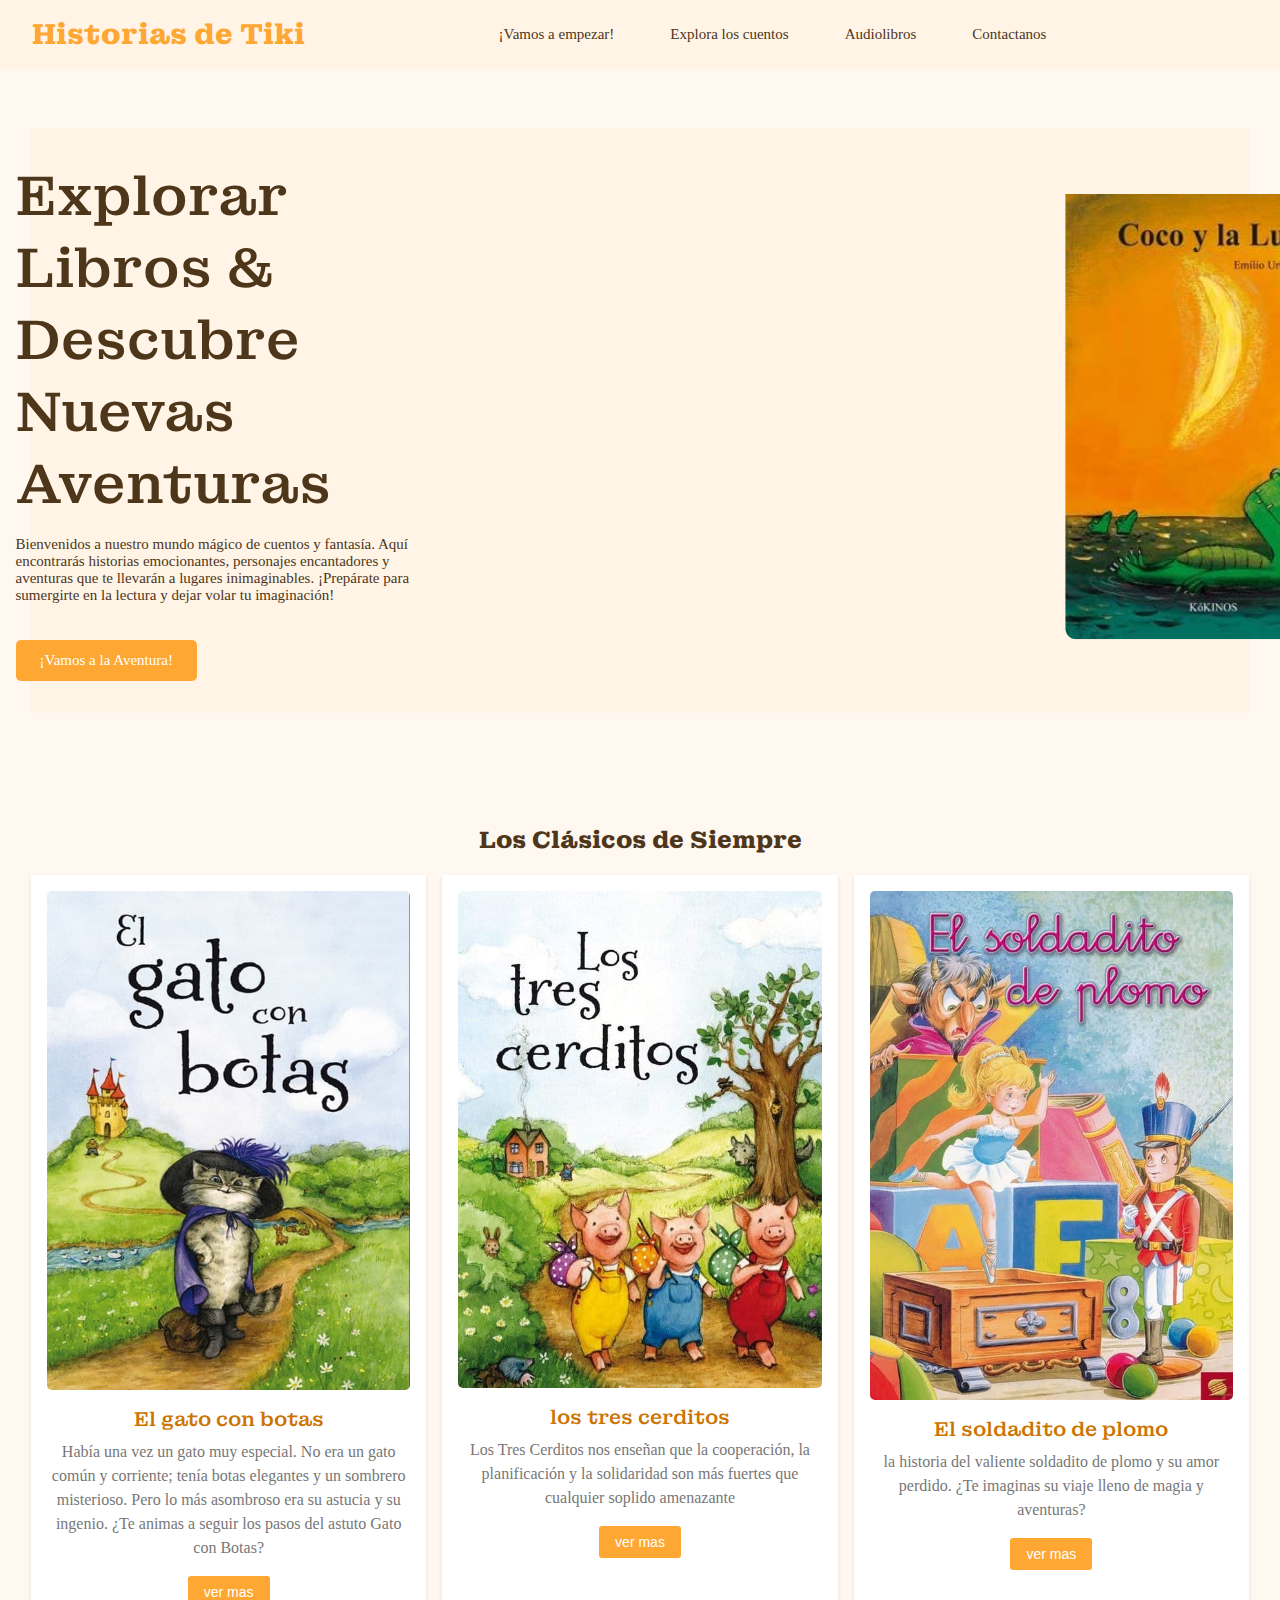
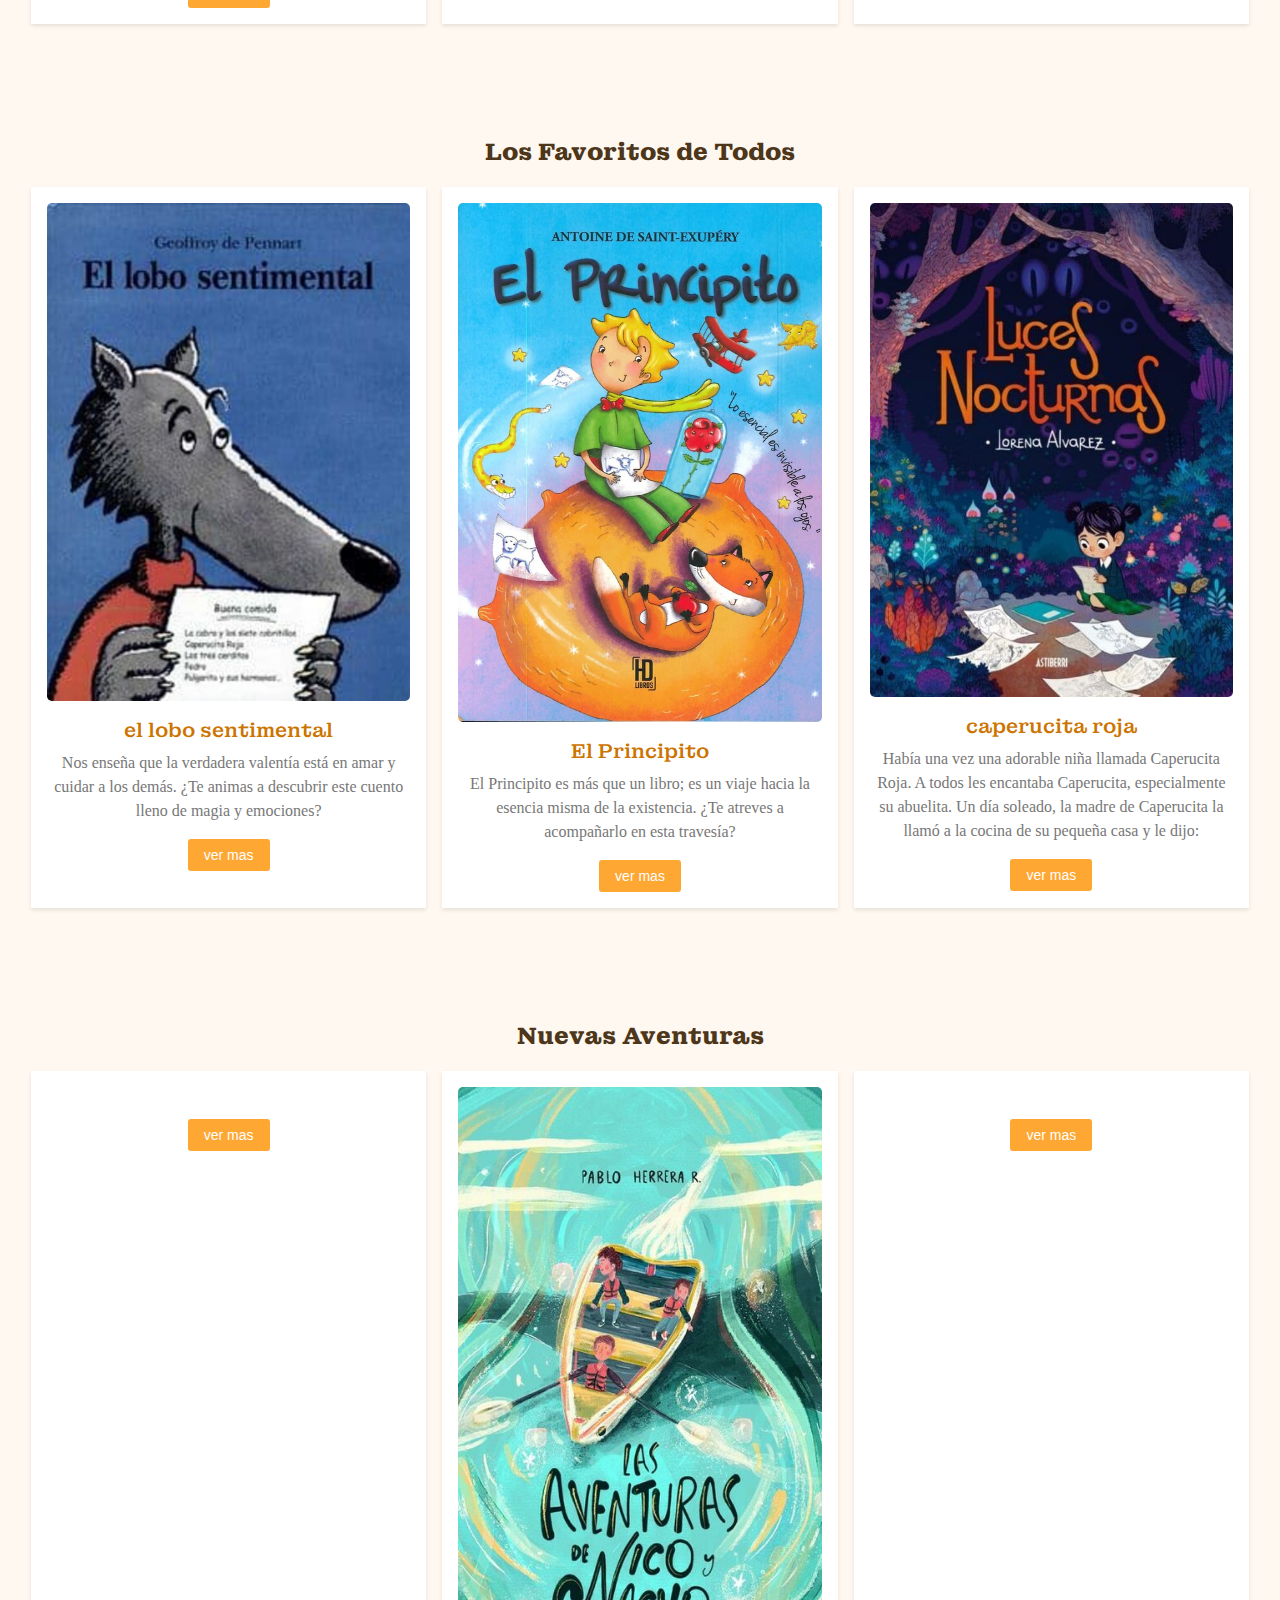
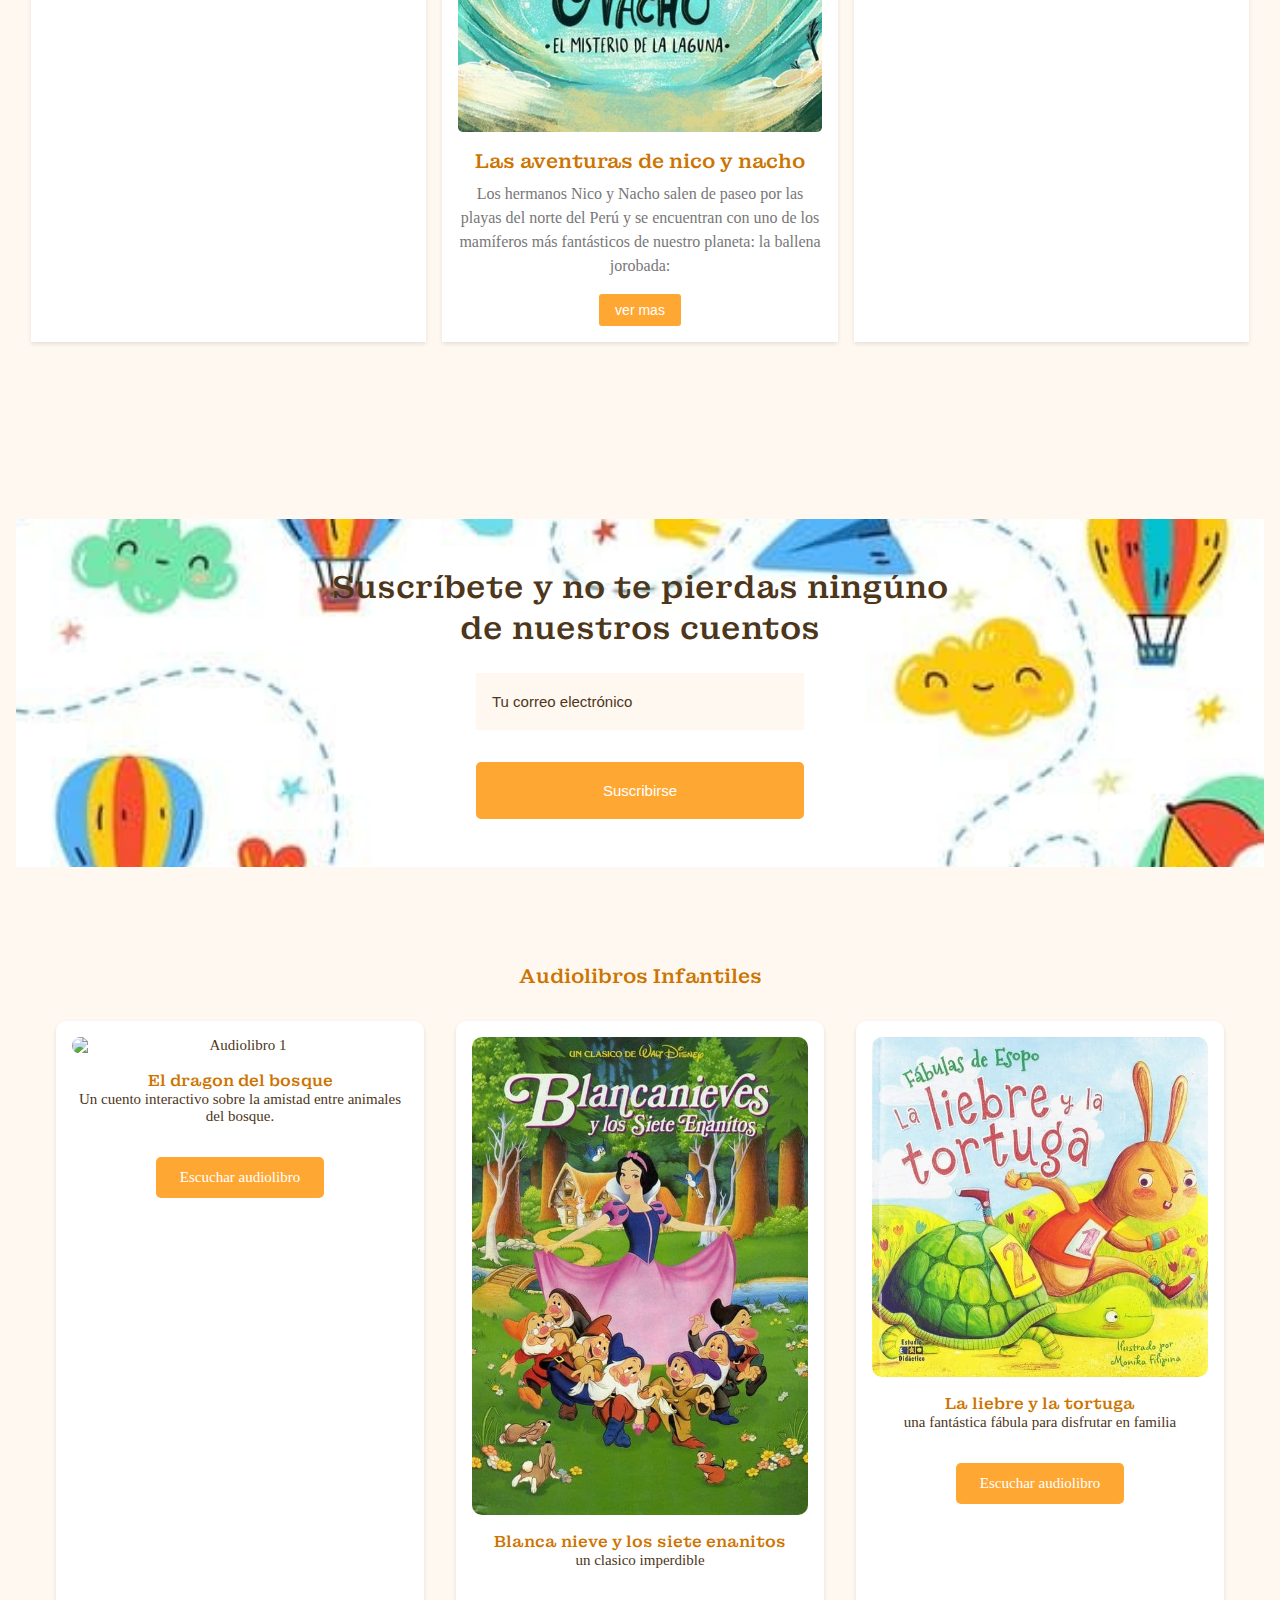
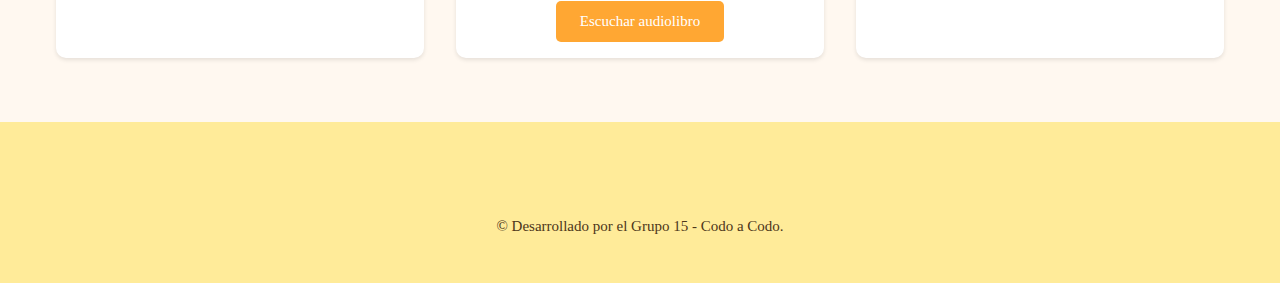
==== commit 2c08e589: "Update index.html" ====
--- a/index.html
+++ b/index.html
@@ -4,7 +4,7 @@
 <head>
     <meta charset="UTF-8">
     <meta name="viewport" content="width=device-width, initial-scale=1.0">
-    <title>Grupo 15 | Cuentos para niños</title>
+    <title>Historias de Tiki</title>
     <link rel="icon" href="./src/img/Logos/logo_icon.png">
     <link href="https://cdn.jsdelivr.net/npm/remixicon@2.2.0/fonts/remixicon.css" rel="stylesheet">
 
@@ -12,7 +12,7 @@
     <!-- style -->
     <link rel="stylesheet" href="css/estilos.css">
 
-    
+
     <!-- Swiper style -->
     <link rel="stylesheet" href="css/swiper-bundle.min.css">
 </head>
@@ -21,40 +21,35 @@
     <!-- header -->
     <header class="header" id="header">
         <nav class="nav-bar">
-            <a href="#" class="nav-logo">Historias de Tiki</a>
+            <a href="Inicio" class="nav-logo">Historias de Tiki</a>
             <div class="nav-menu">
                 <ul class="nav-lista">
                     <li class="nav-item">
-                        <a href="#" class="nav-link">
+                        <a href="index.html" class="nav-link">
                             <i class="ri-home-heart-fill"></i>
                             <span>¡Vamos a empezar!</span>
                         </a>
                     </li>
                     <li class="nav-item">
-                        <a href="#" class="nav-link">
+                        <a href="#seccion-libros" class="nav-link">
                             <i class="ri-booklet-line"></i>
                             <span>Explora los cuentos</span>
                         </a>
                     </li>
                     <li class="nav-item">
-                        <a href="#" class="nav-link">
+                        <a href="#audiolibros" class="nav-link">
                             <i class="ri-file-text-line"></i>
-                            <span>¡Juguemos y aprendamos!</span>
+                            <span>Audiolibros</span>
                         </a>
                     </li>
                     <li class="nav-item">
-                        <a href="#" class="nav-link">
+                        <a href="contacto.html" class="nav-link">
                             <i class="ri-edit-box-fill"></i>
-                            <span>Sobre nosotros</span>
-                        </a>
-                    </li>
-                    <li class="nav-item">
-                        <a href="#" class="nav-link">
-                            <i class="ri-mail-send-line"></i>
-                            <span>Háblanos</span>
+                            <span>Contactanos</span>
                         </a>
                     </li>
                 </ul>
+                
             </div>
 
 
@@ -123,7 +118,7 @@
                         <div class="swiper-container">
                             <div class="swiper-wrapper">
                                 <article class="inicio_article swiper-slide">
-                                    <img src="img/caperucita.jpg" alt="image" class="inicio_img">
+                                    <img src="img/coco.jpg" alt="image" class="inicio_img">
                                 </article>
                                 <article class="inicio_article swiper-slide">
                                     <img src="img/lobo.jpg" alt="image" class="inicio_img">
@@ -135,16 +130,16 @@
                                     <img src="img/vaca.jpg" alt="image" class="inicio_img">
                                 </article>
                                 <article class="inicio_article swiper-slide">
-                                    <img src="img/lo3cerditos.jpg" alt="image" class="inicio_img">
+                                    <img src="img/abuela.jpg" alt="image" class="inicio_img">
                                 </article>
                             </div>
-                        </div> 
+                        </div>
                 </div>
             </div>
         </section>
 
        <!-- Sección de libros destacados -->
-       <section class="seccion-libros">
+       <section class="seccion-libros" id="seccion-libros">
         <div class="categoria">
             <h2>Los Clásicos de Siempre</h2>
             <div class="libros">
@@ -155,12 +150,12 @@
                     <button class="ver-mas boton">ver mas</button>
                 </div>
                 <div class="libro">
-                    <img src="img/lo3cerditos.jpg" alt="Portada de los tres cerditos">
+                    <img src="img/los3cerditos.jpg" alt="Portada de los tres cerditos">
                     <h3>los tres cerditos</h3>
                     <p>Los Tres Cerditos nos enseñan que la cooperación, la planificación y la solidaridad son más fuertes que cualquier soplido amenazante</p>
                     <button class="ver-mas boton">ver mas</button>
                 </div>
-                
+
                 <div class="libro">
                     <img src="img/soldadito.jpg" alt="Portada de el soldadito de plomo">
                     <h3>El soldadito de plomo</h3>
@@ -169,7 +164,7 @@
                 </div>
             </div>
         </div>
-    
+
         <div class="categoria">
             <h2>Los Favoritos de Todos</h2>
             <div class="libros">
@@ -185,9 +180,9 @@
                     <p>El Principito es más que un libro; es un viaje hacia la esencia misma de la existencia. ¿Te atreves a acompañarlo en esta travesía?</p>
                     <button class="ver-mas boton">ver mas</button>
                 </div>
-                
-                <div class="libro">
-                    <img src="img/caperucita.jpg" alt="Portada de caperucita">
+
+                <div class="libro">
+                    <img src="img/luces.jpg" alt="Portada de caperucita">
                     <h3>caperucita roja</h3>
                     <p>Había una vez una adorable niña llamada Caperucita Roja. A todos les encantaba Caperucita, especialmente su abuelita. Un día soleado, la madre de Caperucita la llamó a la cocina de su pequeña casa y le dijo:</p>
 
@@ -195,14 +190,14 @@
                 </div>
             </div>
         </div>
-    
+
         <div class="categoria">
             <h2>Nuevas Aventuras</h2>
             <div class="libros">
                 <div class="libro">
-                    <img src="img/cabello.jpg" alt="Portada de la niña que no queria cepillarse el cabello">
-                    <h3>la niña que no queria cepillarse el cabello</h3>
-                    <p>Nuestra protagonista es una niña alegre y soñadora con una melena larga y ondulada. A ella le encanta lavarse la cabeza y jugar a ser una reina con su pelo recogido en un gran turbante. Sin embargo, defiende su derecho a no cepillarse bajo el lema “Yo soy así”:</p>
+                    <img src="" alt="">
+                    <h3></h3>
+                    <p></p>
                     <button class="ver-mas boton">ver mas</button>
                 </div>
                 <div class="libro">
@@ -213,13 +208,35 @@
                 </div>
 
                 <div class="libro">
-                    <img src="img/vaca.jpg" alt="Portada de la vaca que leia libros">
-                    <h3>La vaca que leia libros</h3>
-                    <p>La protagonista de esta historia es Palmira, una vaca algo atípica. A diferencia de las demás vacas que se dedican a comer, comer y comer, Palmira aspira a algo más. Sin embargo, no sabe muy bien qué podría ser ese “algo más”, y por eso pasa sus días suspirando:</p>
-                    <button class="ver-mas boton">ver mas</button>
-                </div>
-            </div>
-        </div>
+                    <img src="" alt="">
+                    <h3></h3>
+                    <p></p>
+                    <button class="ver-mas boton">ver mas</button>
+                </div>
+            </div>
+        </div>
+
+         <!-- seccion suscripcion -->
+
+         <section class="suscrip section">
+            <div class="suscrip_cont">
+            <img src="img/bannerr.jpg" alt="img" class="suscrip_bg">
+
+            <div class="suscrip_data container grid">
+                <h2 class="suscrip_titulo ">
+                    Suscríbete y no te pierdas ningúno
+                    <br>de nuestros cuentos 
+                </h2>
+
+                <form class="suscrip_form" action="/subscribe" method="post">
+                    <input class="suscrip_input" type="email" name="email" placeholder="Tu correo electrónico" required>
+                    <button type="submit" class="suscrip_bt boton">Suscribirse</button>
+                </form>
+            </div>
+        </div>
+         </section>
+
+
     </section>
      <!-- Sección audiolibros -->
      <section class="audiolibros section" id="audiolibros">
@@ -247,7 +264,7 @@
                         un clasico imperdible
                     </p>
                     <div class="audiolibro_botones">
-                        <a href="https://www.youtube.com/watch?v=5ZlkTJXBb-8" 
+                        <a href="https://www.youtube.com/watch?v=5ZlkTJXBb-8"
                         target="_blank" class="audiolibro_boton boton">Escuchar audiolibro</a>
                     </div>
                 </article>
@@ -260,7 +277,7 @@
                         una fantástica fábula para disfrutar en familia
                     </p>
                     <div class="audiolibro_botones">
-                        <a href="https://www.youtube.com/watch?v=jwnrL5CeVhc" 
+                        <a href="https://www.youtube.com/watch?v=jwnrL5CeVhc"
                         target="_blank" class="audiolibro_boton boton">Escuchar audiolibro</a>
                     </div>
                 </article>
@@ -268,6 +285,17 @@
         </div>
     </section>
 </main>
+
+<!-- footer -->
+<footer class="footer">
+    <span class="footer_copy">
+        <p>&copy; Desarrollado por el Grupo 15 - Codo a Codo.</p>
+    </span>
+</footer>
+
+
+
+
 <!-- swiper js -->
     <script src="js/swiper-bundle.min.js"></script>
 <!-- javascrip -->
--- a/css/estilos.css
+++ b/css/estilos.css
@@ -1,653 +1,631 @@
 /* Fuentes */
-@import url('https://fonts.googleapis.com/css2?family=Montagu+Slab:opsz,wght@16..144,100..700&family=Montserrat:ital,wght@0,100..900;1,100..900&display=swap');
+@import url("https://fonts.googleapis.com/css2?family=Montagu+Slab:opsz,wght@16..144,100..700&family=Montserrat:ital,wght@0,100..900;1,100..900&display=swap");
 
 /* Variables */
 :root {
-    /* Colores Pastel y Naranjas */
-    --color-primario: hsl(34, 100%, 60%); 
-    --color-titulo: hsl(34, 50%, 50%);
-    --color-texto: hsl(210, 15%, 35%);
-    --color-borde: hsl(34, 100%, 80%);
-    --blanco: hsl(0, 0%, 100%);
-    --color-body: hsl(34, 100%, 97%);
-    --color-cont: hsl(34, 100%, 95%);
-
-    /* Header */
-    --header: 3.5rem;
-
-    /* Fuentes */
-    --fuente-body: "Montserrat", sans-serif;
-    --fuente-secundaria: "Montagu Slab", serif;
-    --tamaño-fuente-más-grande: 2rem;
-    --tamaño-fuente-h1: 1.5rem;
-    --tamaño-fuente-h2: 1.25rem;
-    --tamaño-fuente-h3: 1rem;
-    --tamaño-fuente-normal: .938rem;
-    --tamaño-fuente-pequeño: .813rem;
-    --tamaño-fuente-más-pequeño: .75rem;
-
-    /* Peso de la fuente */
-    --fuente-regular: 400;
-    --fuente-media: 500;
-    --fuente-semi-negra: 600;
-
-    /* Z-index */
-    --z-tooltip: 10;
-    --z-fijo: 100;
-}
-
-/* Tipografía Responsiva */
-@media screen and (min-width: 1150px) {
-    :root {
-        --tamaño-fuente-más-grande: 3.5rem;
-        --tamaño-fuente-h1: 2.25rem;
-        --tamaño-fuente-h2: 1.5rem;
-        --tamaño-fuente-h3: 1.25rem;
-        --tamaño-fuente-normal: 1rem;
-        --tamaño-fuente-pequeño: .875rem;
-        --tamaño-fuente-más-pequeño: .813rem;
-    }
-}
-
-/* estilos generales */
+  /* Colores Pastel y Naranjas */
+  --color-primario: hsl(34, 100%, 60%);
+  --color-secundario: hsl(48, 100%, 80%);
+  --color-titulo: hsl(34, 100%, 40%);
+  --color-texto: hsl(34, 50%, 20%);
+  --color-borde: hsl(34, 100%, 80%);
+  --blanco: hsl(0, 0%, 100%);
+  --color-body: hsl(34, 100%, 97%);
+  --color-cont: hsl(34, 100%, 95%);
+  --color-hover: hsl(36, 100%, 84%);
+  --color-hover-btn: hsl(36, 80%, 74%);
+
+  /* Header */
+  --header: 3.5rem;
+
+  /* Fuentes */
+  --fuente-body: "Comic Sans MS", "Comic Sans", cursive;
+  --fuente-secundaria: "Montagu Slab", serif;
+
+  /* Z-index */
+  --z-fijo: 100;
+}
+
+/* Estilos generales */
 * {
-    box-sizing: border-box;
-    padding: 0;
-    margin: 0;
+  box-sizing: border-box;
+  padding: 0;
+  margin: 0;
 }
 
 html {
-    scroll-behavior: smooth;
+  scroll-behavior: smooth;
 }
 
 body,
 input,
 button {
-    background-color: var(--color-body);
-    font-size: var(--tamaño-fuente-normal);
-    transition: background-color .4s;
+  background-color: var(--color-body);
+  font-size: 0.938rem;
+  transition: background-color 0.4s;
 }
 
 body {
-    color: var(--color-texto);
+  color: var(--color-texto);
+  margin: 0;
+  padding: 0;
+  font-family: var(--fuente-body);
 }
 
 input,
 button {
-    border: none;
-    outline: none;
-}
-
-h1, h2, h3, h4 {
-    color: var(--color-titulo);
-    font-family: var(--fuente-secundaria);
-    font-weight: var(--fuente-media);
+  border: none;
+  outline: none;
+}
+
+h1,
+h2,
+h3,
+h4 {
+  color: var(--color-titulo);
+  font-family: var(--fuente-secundaria);
+  font-weight: 500;
 }
 
 ul {
-    list-style: none;
+  list-style-type: none;
+  padding: 0;
 }
 
 a {
-    text-decoration: none;
+  text-decoration: none;
+  color: inherit;
 }
 
 img {
-    display: block;
+  display: block;
+  max-width: 100%;
+  height: auto;
+}
+
+.container {
+  max-width: 1220px;
+  margin-inline: 1.5rem;
+}
+
+.grid {
+  display: grid;
+  gap: 1.5rem;
+}
+
+.section {
+  padding-block: 5rem 1rem;
+}
+
+.section_titulo {
+  text-align: center;
+  font-size: 1.5rem;
+  font-family: var(--fuente-secundaria);
+  margin-bottom: 2rem;
+}
+
+.main {
+  overflow: hidden;
+  max-width: 1300px;
+  margin: 0 auto;
+  padding: 1rem;
+}
+
+/* Header */
+.header {
+  padding: 1rem 2rem;
+  position: fixed;
+  width: 100%;
+  top: 0;
+  z-index: var(--z-fijo);
+  background-color: var(--color-cont);
+}
+
+.nav-bar {
+  display: flex;
+  justify-content: space-between;
+  align-items: center;
+}
+
+.nav-logo {
+  font-size: 1.8rem;
+  color: var(--color-primario);
+  font-weight: bold;
+  font-family: var(--fuente-secundaria);
+}
+
+.nav-menu {
+  display: flex;
+  align-items: center;
+}
+
+.nav-lista {
+  display: flex;
+  gap: 1rem;
+}
+
+.nav-item {
+  position: relative;
+}
+
+.nav-link {
+  display: flex;
+  align-items: center;
+  gap: 0.5rem;
+  padding: 0.5rem 1rem;
+  border-radius: 10px;
+  transition: background-color 0.3s, transform 0.3s;
+}
+
+.nav-link:hover {
+  background-color: var(--color-hover);
+  transform: scale(1.1);
+}
+
+.nav-act {
+  display: flex;
+  gap: 1rem;
+}
+
+.search-button,
+.login-button {
+  font-size: 1.5rem;
+  color: var(--color-primario);
+  cursor: pointer;
+}
+
+/* seccion buscador */
+.buscador {
+  position: fixed;
+  top: -100%;
+  left: 0;
+  width: 100%;
+  height: 100%;
+  z-index: var(--z-fijo);
+  background-color: hsla(34, 20%, 96%, 0.6);
+  backdrop-filter: blur(16px);
+  padding: 8rem 1.5rem;
+  transition: top 0.4s;
+}
+
+.buscador-form {
+  display: flex;
+  align-items: center;
+  column-gap: 0.5rem;
+  background-color: var(--color-cont);
+  border: 2px solid var(--color-borde);
+  padding-inline: 1rem;
+}
+
+.buscador-icono {
+  font-size: 1.25rem;
+  color: var(--color-texto);
+}
+
+.buscador-input {
+  width: 100%;
+  padding-block: 1rem;
+  background-color: var(--color-cont);
+  color: var(--color-texto);
+}
+
+.buscador-close {
+  position: absolute;
+  top: 2rem;
+  right: 2rem;
+  font-size: 2rem;
+  color: var(--color-texto);
+  cursor: pointer;
+}
+
+/* inicio usuario */
+.registro-usuario {
+  position: fixed;
+  top: -100%;
+  left: 0;
+  width: 100%;
+  height: 100%;
+  z-index: var(--z-fijo);
+  background-color: hsla(34, 20%, 96%, 0.6);
+  backdrop-filter: blur(16px);
+  align-items: center;
+  padding: 1.5rem;
+  text-align: center;
+  transition: top 0.4s;
+}
+
+.registro-form {
+  background-color: var(--color-cont);
+  padding: 2rem 1.5rem;
+  border: 2px solid var(--color-borde);
+  row-gap: 1.25rem;
+}
+
+.registro-titulo {
+  font-size: 1.25rem;
+}
+
+.registro-opciones {
+  row-gap: 1.25rem;
+}
+
+.registro-label {
+  display: block;
+  text-align: initial;
+  color: var(--color-titulo);
+  font-weight: 500;
+  margin-bottom: 0.25rem;
+}
+
+.registro-input {
+  width: 100%;
+  background-color: var(--color-cont);
+  color: var(--color-texto);
+  padding-block: 0.75rem;
+  padding-inline: 1.5rem;
+  border: 2px solid var(--color-borde);
+}
+
+.registro-boton {
+  width: 100%;
+  background-color: var(--color-primario);
+  color: var(--blanco);
+  font-size: 1.25rem;
+  padding-block: 0.75rem;
+  padding-inline: 1.5rem;
+  cursor: pointer;
+  transition: background-color 0.4s;
+}
+
+.registro-boton:hover {
+  background-color: var(--color-titulo);
+}
+
+.registro-enlace {
+  color: var(--color-primario);
+  font-size: 0.75rem;
+  display: inline-block;
+  margin-top: 1rem;
+}
+
+.registro-enlace:hover {
+  text-decoration: underline;
+}
+
+.registro-close {
+  position: absolute;
+  top: 2rem;
+  right: 2rem;
+  font-size: 2rem;
+  color: var(--color-texto);
+  cursor: pointer;
+}
+
+/* boton registro */
+.boton {
+  display: inline-block;
+  background-color: var(--color-primario);
+  color: #fff;
+  padding: 0.75rem 1.5rem;
+  border-radius: 5px;
+  margin-top: 1rem;
+  text-align: center;
+  cursor: pointer;
+  transition: background 0.3s;
+}
+
+.boton:hover {
+  background-color: #e64a19;
+}
+
+.show-search,
+.show-login {
+  top: 0;
+}
+
+/* Página inicio */
+.inicio_swiper {
+    margin: initial;
+  }
+  
+  .inicio_container {
+    padding-top: 5rem;
+    row-gap: 2.9rem;
+    background-color: var(--color-cont);
+    align-items: center;
+  }
+  
+  .inicio_data {
+    text-align: center;
+  }
+  
+  .inicio_titulo {
+    font-size: 3.5rem;
+    margin-bottom: 1rem;
+    color: var(--color-texto);
+  }
+  
+  .inicio_descripcion {
+    margin-bottom: 2rem;
+  }
+  
+  .inicio_imagenes {
+    display: grid;
+    width: 100%;
+    justify-content: center;
+  }
+  
+  .swiper-wrapper {
+    display: flex;
+  }
+  
+  .swiper-slide {
+    display: flex;
+    justify-content: center;
+  }
+  
+  .swiper-slide img {
     max-width: 100%;
     height: auto;
-}
-
-/* reutilizable css */
-.container {
-    max-width: 1220px;
-    margin-inline: 1.5rem;
-}
-
-.grid {
-    display: grid;
-    gap: 1.5rem;
-}
-
-.section {
-    padding-block: 5rem 1rem;
-}
-
-.section_titulo {
-    text-align: center;
-    font-size: var(--tamaño-fuente-h1);
-    font-family: var(--fuente-secundaria);
-    margin-bottom: 2rem;
-}
-
-.main {
-    overflow: hidden;
-}
-
-/* header y nav */
-.header {
-    position: fixed;
-    top: 0;
-    left: 0;
-    width: 100%;
-    background-color: var(--color-body);
-    z-index: var(--z-fijo);
-    transition: box-shadow .4s, background-color .4s;
-}
-
-.nav-bar {
-    display: flex;
-    height: var(--header);
-    justify-content: space-between;
-    align-items: center;
-    padding: 1rem 4rem;
-}
-
-.nav-logo {
-    display: inline-flex;
-    align-items: center;
-    column-gap: 5rem;
-    color: var(--color-primario);
-    font-weight: var(--fuente-media);
-}
-
-/* responsive para celulares */
-@media screen and (max-width: 1150px) {
-    .nav-menu {
-        position: fixed;
-        bottom: 0;
-        left: 0;
-        right: 0;
-        width: 100%;
-        background-color: var(--color-cont);
-        box-shadow: 0 -8px 32px hsla(0, 0%, 0%, .1);
-        padding: 1.25rem 4rem;
-        transition: background-color .4s;
-    }
-}
-
-.nav-lista {
-    display: flex;
-    justify-content: space-between;
-}
-
-.nav-link {
-    color: var(--color-texto);
-    transition: color .4s;
-}
-
-.nav-link span {
-    display: none;
-}
-
-.nav-link i {
-    font-size: 1.30rem;
-}
-
-.nav-link:hover {
-    color: var(--color-primario);
-}
-
-.nav-act {
-    display: flex;
-    align-items: center;
-    column-gap: 1rem;
-}
-
-.nav-act i {
-    font-size: 1.25rem;
-    color: var(--color-titulo);
-    cursor: pointer;
-    transition: color .4s;
-}
-
-.nav-act i:hover {
-    color: var(--color-primario);
-}
-
-/* seccion buscador */
-.buscador {
-    position: fixed;
-    top: -100%;
-    left: 0;
-    width: 100%;
-    height: 100%;
-    z-index: var(--z-fijo);
-    background-color: hsla(34, 20%, 96%, .6);
-    backdrop-filter: blur(16px);
-    padding: 8rem 1.5rem;
-    transition: top .4s;
-}
-
-.buscador-form {
-    display: flex;
-    align-items: center;
-    column-gap: .5rem;
-    background-color: var(--color-cont);
-    border: 2px solid var(--color-borde);
-    padding-inline: 1rem;
-}
-
-.buscador-icono {
-    font-size: 1.25rem;
-    color: var(--color-texto);
-}
-
-.buscador-input {
-    width: 100%;
-    padding-block: 1rem;
-    background-color: var(--color-cont);
-    color: var(--color-texto);
-}
-
-.buscador-close {
-    position: absolute;
-    top: 2rem;
-    right: 2rem;
-    font-size: 2rem;
-    color: var(--color-texto);
-    cursor: pointer;
-}
-
-/* inicio usuario */
-.registro-usuario {
-    position: fixed;
-    top: -100%;
-    left: 0;
-    width: 100%;
-    height: 100%;
-    z-index: var(--z-fijo);
-    background-color: hsla(34, 20%, 96%, .6);
-    backdrop-filter: blur(16px);
-    align-items: center;
-    padding: 1.5rem;
-    text-align: center;
-    transition: top .4s;
-}
-
-.registro-form {
-    background-color: var(--color-cont);
-    padding: 2rem 1.5rem;
-    border: 2px solid var(--color-borde);
-    row-gap: 1.25rem;
-}
-
-.registro-titulo {
-    font-size: var(--tamaño-fuente-h2);
-}
-
-.registro-opciones {
-    row-gap: 1.25rem;
-}
-
-.registro-label {
-    display: block;
-    text-align: initial;
-    color: var(--color-titulo);
-    font-weight: var(--fuente-media);
-    margin-bottom: .25rem;
-}
-
-.registro-input {
-    width: 100%;
-    background-color: var(--color-cont);
-    color: var(--color-texto);
-    padding-block: .75rem;
-    padding-inline: 1.5rem;
-    border: 2px solid var(--color-borde);
-}
-
-.registro-boton {
-    width: 100%;
-    background-color: var(--color-primario);
-    color: var(--blanco);
-    font-size: var(--tamaño-fuente-h2);
-    padding-block: .75rem;
-    padding-inline: 1.5rem;
-    cursor: pointer;
-    transition: background-color .4s;
-}
-
-.registro-boton:hover {
-    background-color: var(--color-titulo);
-}
-
-.registro-enlace {
-    color: var(--color-primario);
-    font-size: var(--tamaño-fuente-más-pequeño);
-    display: inline-block;
-    margin-top: 1rem;
-}
-
-.registro-enlace:hover {
-    text-decoration: underline;
-}
-
-
-/* boton registro */
-.boton {
-    display: inline-block;
-    background-color: var(--color-primario);
-    color: var(--blanco);
-    font-weight: var(--fuente-semi-negra);
-    padding: 1rem 1.5rem;
-    transition: box-shadow .4s;
-}
-
-.boton:hover {
-    box-shadow: 0 4px 32px hsla(230, 72%, 32%, .4);
-}
-
-.show-search,
-.show-login {
-    top: 0;
-}
-
-/* pagina inicio */
-.inicio_swiper {
-    margin: initial;
-}
-
-.inicio_container {
-    padding-top: 2rem;
-    row-gap: 2.5rem;
-}
-
-.inicio_data {
-    text-align: center;
-}
-
-.inicio_titulo {
-    font-size: var(--tamaño-fuente-más-grande);
-    margin-bottom: 1rem;
-}
-
-.inicio_descripcion {
-    margin-bottom: 2rem;
-}
-
-.inicio_imagenes {
-    display: grid;
-}
-
-.swiper-wrapper {
-    display: flex;
-   
-}
-
-.inicio_img,
-.inicio_article{
-    width: 220px;
-    transition: transform .4s;
-    width: 100%;
-    height: auto;
-}
-
-.swiper-slide-active,
-.swiper-slide-duplicate-active {
-    transform: scale(1.1); 
-}
-
-
-.swiper-pointer-events.swiper-vertical {
-    touch-action: pan-x
-}
-
-
-/* shadow header */
-.shadow-header {
-    box-shadow: 0 2px 16px hsla(0, 0%, 0%, .1);
-}
+    object-fit: cover; /* Ajusta el tamaño de la imagen */
+    border-radius: 10px;
+    transition: transform 0.4s;
+  }
+  
+  .swiper-slide-active,
+  .swiper-slide-duplicate-active {
+    transform: scale(1.1);
+  }
+  
+
 /*  destacados */
-  
+
 .seccion-libros {
-    display: flex;
-    flex-direction: column;
-    gap: 30px;
+  display: flex;
+  flex-direction: column;
+  gap: 30px;
+  margin-top: 2rem;
 }
 
 .categoria {
-    padding: 15px;
-    border-radius: 10px;
-    margin-bottom: 20px;
+  padding: 15px;
+  border-radius: 10px;
+  margin-bottom: 20px;
+  margin-top: 2rem;
 }
 
 .categoria h2 {
-    color: var(--color-titulo);
-    margin-bottom: 20px;
-    text-align: center;
-    font-size: 24px;
-    font-weight: bold;
+  font-size: 1.5rem;
+  color: var(--color-texto);
+  margin-bottom: 20px;
+  text-align: center;
+  font-weight: bold;
 }
 
 .libros {
-    display: flex;
-    justify-content: space-between;
-    flex-wrap: wrap;
-    gap: 20px;
+  display: grid;
+  grid-template-columns: repeat(auto-fill, minmax(300px, 1fr));
+  gap: 1rem;
+  margin-top: 1rem;
 }
 
 .libro {
-    flex: 1 1 calc(25% - 20px); 
-    display: flex;
-    flex-direction: column;
-    align-items: center;
-    text-align: center;
-    padding: 10px; 
-    transition: transform 0.3s ease, box-shadow 0.3s ease;
+  background-color: #fff;
+  padding: 1rem;
+  box-shadow: 0 2px 4px rgba(0, 0, 0, 0.1);
+  text-align: center;
 }
 
 .libro:hover {
-    transform: translateY(-5px);
-    box-shadow: 0 4px 16px rgba(0, 0, 0, 0.1); 
+  transform: translateY(-5px);
+  box-shadow: 0 4px 16px rgba(0, 0, 0, 0.1);
 }
 
 .libro img {
-    width: 150px; 
-    height: 225px; 
-    margin-bottom: 10px;
-    border-radius: 5px;
+  max-width: 100%;
+  margin-bottom: 10px;
+  border-radius: 5px;
 }
 
 .libro h3 {
-    color: var(--color-titulo);
-    font-size: 1.2rem; 
-    margin: 0.5rem 0; 
+  color: var(--color-titulo);
+  margin-top: 1rem;
+  font-size: 1.25rem;
 }
 
 .libro p {
-    font-size: 14px;
-    color: #777;
-    line-height: 1.5;
-    margin-bottom: 10px; 
+  color: #777;
+  line-height: 1.5;
+  margin-top: 0.5rem;
+  font-size: 1rem;
 }
 
 /* Estilo para Leer */
 .ver-mas {
-    background-color: var(--color-primario);
-    color: #fff;
-    border: none;
-    padding: 8px 16px;
-    font-size: 14px;
-    border-radius: 3px;
-    cursor: pointer;
-    transition: background-color 0.3s ease;
+  background-color: var(--color-primario);
+  color: #fff;
+  border: none;
+  padding: 8px 16px;
+  font-size: 14px;
+  border-radius: 3px;
+  cursor: pointer;
+  transition: background-color 0.3s ease;
 }
 
 /* Cambio de color*/
 .ver-mas:hover {
-    background-color: navajowhite;
-}
-
-
-/* audiolibros */
-
-/* Estilos para la sección de audiolibros infantiles */
-.audiolibros {
-    padding: 5rem 1rem;
-    background-color: var(--color-cont);
-    text-align: center;
+  background-color: var(--color-hover);
+}
+
+/* estilos para suscripcion */
+.suscrip_cont {
+  position: relative;
+  padding-block: 3rem;
+}
+
+.suscrip_bg {
+  position: absolute;
+  top: 0;
+  left: 0;
+  width: 100%;
+  height: 100%;
+  object-fit: cover;
+  object-position: center;
+}
+
+.suscrip_data {
+  position: relative;
+}
+
+.suscrip_titulo {
+  color: var(--color-texto);
+  font-size: 2rem;
+  text-align: center;
+}
+
+.suscrip_form {
+  display: grid;
+  row-gap: 1rem;
+}
+
+.suscrip_input {
+  padding: 1.25rem 1rem;
+  background-color: var(--color-body);
+  color: var(--color-titulo);
+  transition: background-color 0.4s;
+}
+
+.suscrip_input::placeholder {
+  color: var(--color-texto);
+}
+
+.suscrip_bt {
+  padding-block: 1.25rem;
+  cursor: pointer;
+}
+
+/* Estilos de audiolibros  */
+.audiolibros .container {
+  max-width: 1200px;
+  margin: 0 auto;
+  padding: 1rem;
 }
 
 .section_titulo {
-    font-family: var(--fuente-secundaria);
-    font-size: var(--tamaño-fuente-h2);
-    color: var(--color-titulo);
-    margin-bottom: 2rem;
+  font-family: var(--fuente-secundaria);
+  font-size: 1.25rem;
+  color: var(--color-titulo);
+  margin-bottom: 2rem;
+  margin-top: -64px;
 }
 
 .audiolibros_container {
-    display: grid;
-    grid-template-columns: repeat(3, 1fr);
-    gap: 2rem;
+  display: grid;
+  grid-template-columns: repeat(auto-fill, minmax(300px, 1fr));
+  gap: 2rem;
 }
 
 .audiolibro_card {
-    background-color: var(--blanco);
-    padding: 2rem;
-    border-radius: 10px;
-    box-shadow: 0 4px 16px rgba(0, 0, 0, 0.1);
-    transition: transform 0.3s ease;
+  background-color: #fff;
+  padding: 1rem;
+  border-radius: 10px;
+  box-shadow: 0 2px 4px rgba(0, 0, 0, 0.1);
+  text-align: center;
 }
 
 .audiolibro_card:hover {
-    transform: translateY(-5px);
+  transform: translateY(-5px);
 }
 
 .audiolibro_img {
-    width: 100%;
-    max-height: 200px;
-    object-fit: cover;
-    border-radius: 10px;
-    margin-bottom: 1rem;
+  object-fit: cover;
+  margin-bottom: 1rem;
+  max-width: 100%;
+  border-radius: 10px;
 }
 
 .audiolibro_titulo {
-    font-size: var(--tamaño-fuente-h3);
-    margin-bottom: 1rem;
+  font-size: 1rem;
+  margin-top: 1rem;
+  color: var(--color-titulo);
 }
 
 .audiolibro_descripcion {
-    color: var(--color-texto);
-    font-size: var(--tamaño-fuente-normal);
-    margin-bottom: 1rem;
+  color: var(--color-texto);
+  font-size: 0.938rem;
+  margin-bottom: 1rem;
 }
 
 .audiolibro_botones {
-    display: flex;
-    justify-content: center;
+  display: flex;
+  justify-content: center;
 }
 
 .audiolibro_boton {
-    background-color: var(--color-primario);
-    color: var(--blanco);
-    border: none;
-    padding: 0.75rem 1.5rem;
-    font-size: var(--tamaño-fuente-normal);
-    cursor: pointer;
-    border-radius: 5px;
-    transition: background-color 0.3s ease;
+  background-color: var(--color-primario);
+  color: var(--blanco);
+  border: none;
+  padding: 0.75rem 1.5rem;
+  font-size: 0.938rem;
+  cursor: pointer;
+  border-radius: 5px;
+  transition: background-color 0.3s ease;
 }
 
 .audiolibro_boton:hover {
-    background-color: hsl(197, 70%, 50%);
-}
-
-
-/* Estilos para la sección de juegos infantiles */
-.juegos {
-    padding: 5rem 1rem;
-    background-color: var(--color-cont);
-    text-align: center;
-}
-
-.section_titulo {
-    font-family: var(--fuente-secundaria);
-    font-size: var(--tamaño-fuente-h2);
-    color: var(--color-titulo);
-    margin-bottom: 2rem;
-}
-
-.juegos_container {
-    display: grid;
-    grid-template-columns: repeat(3, 1fr);
-    gap: 2rem;
-}
-
-.juego_card {
-    background-color: var(--blanco);
-    padding: 2rem;
-    border-radius: 10px;
-    box-shadow: 0 4px 16px rgba(0, 0, 0, 0.1);
-    transition: transform 0.3s ease;
-}
-
-.juego_card:hover {
-    transform: translateY(-5px);
-}
-
-.juego_img {
-    width: 100%;
-    max-height: 200px;
-    object-fit: cover;
-    border-radius: 10px;
-    margin-bottom: 1rem;
-}
-
-.juego_titulo {
-    font-size: var(--tamaño-fuente-h3);
-    margin-bottom: 1rem;
-}
-
-.juego_descripcion {
-    color: var(--color-texto);
-    font-size: var(--tamaño-fuente-normal);
-    margin-bottom: 1rem;
-}
-
-.juego_botones {
-    display: flex;
-    justify-content: center;
-}
-
-.juego_boton {
-    background-color: var(--color-primario);
-    color: var(--blanco);
-    border: none;
-    padding: 0.75rem 1.5rem;
-    font-size: var(--tamaño-fuente-normal);
-    cursor: pointer;
-    border-radius: 5px;
-    transition: background-color 0.3s ease;
-}
-
-.juego_boton:hover {
-    background-color: hsl(197, 70%, 50%);
-}
+  background-color: var(--color-hover);
+}
+
+/* footer estilos */
+
+.footer {
+  background-color: var(--color-secundario);
+  color: var(--color-texto);
+  text-align: center;
+  padding: 1rem;
+}
+
+.footer_copy p {
+  margin: 0;
+}
+
+/* scroll barra */
+
+::-webkit-scrollbar {
+  width: 0.6rem;
+  border-radius: 0.5rem;
+  background-color: hsl(34, 100%, 85%);
+}
+
+::-webkit-scrollbar-thumb {
+  border-radius: 0.5rem;
+  background-color: hsl(34, 100%, 65%);
+}
+
+::-webkit-scrollbar-thumb:hover {
+  background-color: hsl(34, 100%, 55%);
+}
+
 
 /* media queries */
-@media screen and (max-width: 320px) {
+@media screen and (max-width: 419px) {
     .container {
         margin-inline: 1rem;
     }
 
     .nav-menu {
         padding-inline: 3rem;
-    }
-
-    .descuentos_img-1,
-    .descuentos_img-2 {
-        width: 140px;
-    }
-
-    .nuev_tarjeta {
-        flex-direction: column;
     }
 
     .footer_data {
         grid-template-columns: 1fr;
         row-gap: 2rem;
     }
+
+   .nav-lista {
+
+    justify-content: space-between;
+    } 
 }
 
 @media  screen and (min-width: 450px) {
@@ -656,10 +634,11 @@
         width: 290px;
     }
 
-    .nuev_tarjeta {
-        width: 390px;
-    }
-}
+    .nav-lista {
+        justify-content: space-between;    
+}
+}
+
 
 @media screen and (min-width: 576px) {
     .buscador-form {
@@ -668,7 +647,7 @@
     }
 
     .registro-form {
-        width: 400px;
+        width: 500px;
         justify-self: center;
     }
 
@@ -682,17 +661,16 @@
     }
 
     .nav-menu {
-        width: 380px;
-        margin-inline: auto;
-    }
-
-    .inicio_container,
-    .descuentos_container {
+        display: flex;
+        align-items: center;
+    }
+
+    .inicio_container{
         grid-template-columns: 420px;
         justify-content: center;
     }
 
-    .invitacion_form {
+    .suscrip_form {
         width: 328px;
         justify-self: center;
     }
@@ -701,6 +679,7 @@
         grid-template-columns: repeat(3, max-content);
     }
 }
+
 
 @media screen and (min-width: 768px) {
     .inicio_container {
@@ -723,125 +702,16 @@
         padding-block: 7rem 2rem;
     }
 
-    .nav-bar {
-        height: calc(var(--header) + 2rem);
-        column-gap: 4rem;
-    }
-
-    .nav-link i {
-        display: none;
-    }
-
-    .nav-link span {
-        display: block;
-    }
-
-    .nav-link {
-        font-weight: var(--fuente-media);
-    }
-
-    .nav-menu {
-        width: initial;
-        margin-inline: auto ;
-    }
-
-    .nav-lista {
-        column-gap: 4rem;
-    }
-
     .inicio_data {
         width: initial;
     }
 
-    .destacado_container {
-        padding-top: 2rem; 
-    }
-
-    .destacado_titulo {
-        font-size: var(--tamaño-fuente-h3);
-    }
-
-    .descuentos_container {
-        grid-template-columns: 615px 500px;
-        justify-content: space-between;
-        align-items: center;
-    }
-
-    .descuentos_data {
-        order: 1;
-    }
-
-    .descuentos_data,
-    .descuentos_titulo {
-        text-align: initial;
-    }
-
-    .descuentos_descripcion {
-        margin-bottom: 3.5rem;
-    }
-
-    .descuentos_img-1,
-    .descuentos_img-2 {
-        width: 300px;
-    }
-
-    .nuev_container {
-        padding-top: 2rem;
-     }
-
-    .nuev_tarjeta {
-        padding: 1.5rem;
-    }
-
-    .nuev_img {
-        width: 120px;
-    }
-
-    .nuev_titulo {
-        font-size: var(--tamaño-fuente-h3);
-    }
-
-    .ivitacion_bg {
+    .suscrip_bg {
         object-position: 0 -5rem;
     }
 
     .footer {
         padding-block: 6rem 3rem;
-    }
-
-    .footer_data {
-        grid-template-columns: repeat(4, max-content);
-        column-gap: 4.5rem; 
-    }
-
-    .footer_logo,
-    .footer_titulo {
-        font-size: var(--tamaño-fuente-h2);
-        margin-bottom: 1.5rem;
-    }
-
-    .footer_links {
-        padding: 1.5rem;
-    }
-
-    .footer_social {
-        column-gap: 1.5rem;
-    }
-
-    .footer_social-link {
-        font-size: 1.5rem;
-    }
-
-    .footer_copy {
-        margin-top: 7.5rem;
-    }
-
-    .scrollup {
-        right: 3rem;
-    }
-
-    .show-scroll {
-        bottom: 3rem;
     }
 }
 
@@ -869,4 +739,3 @@
         width: 295px;
     }
 }
-
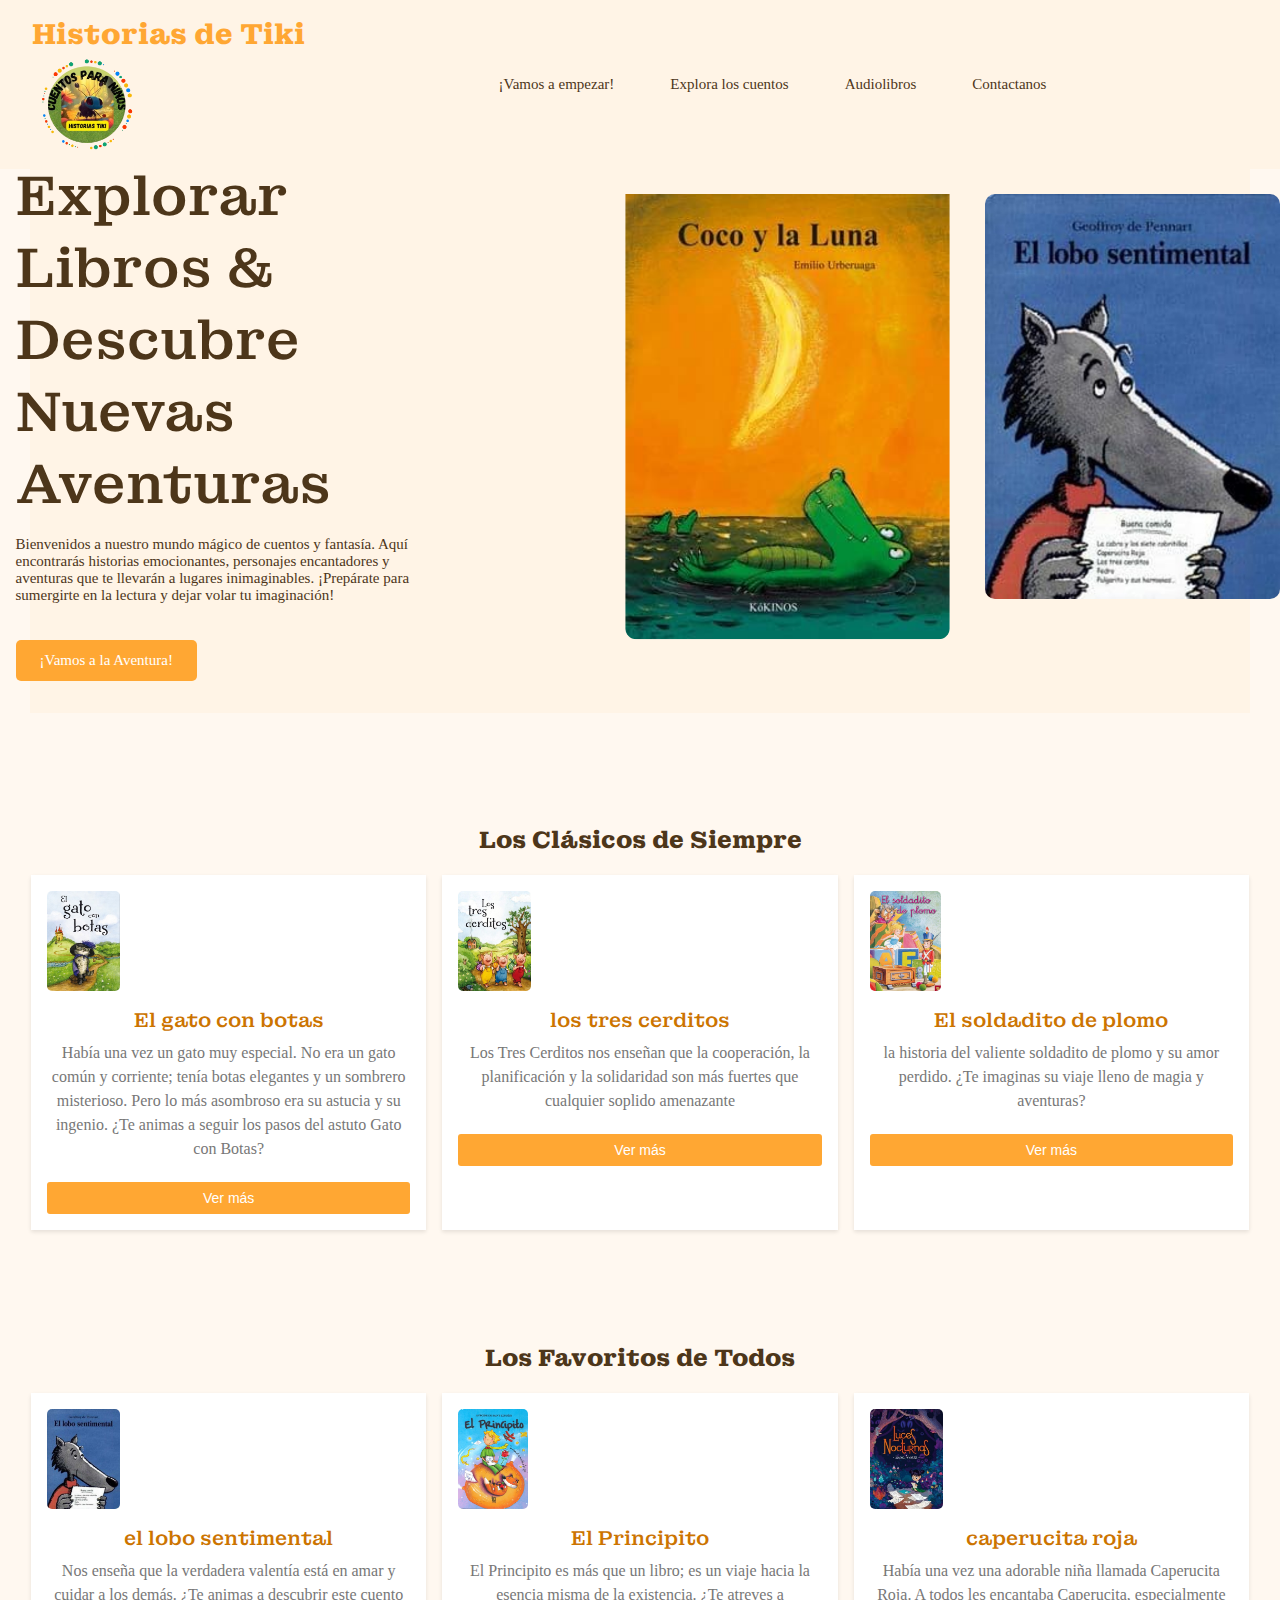
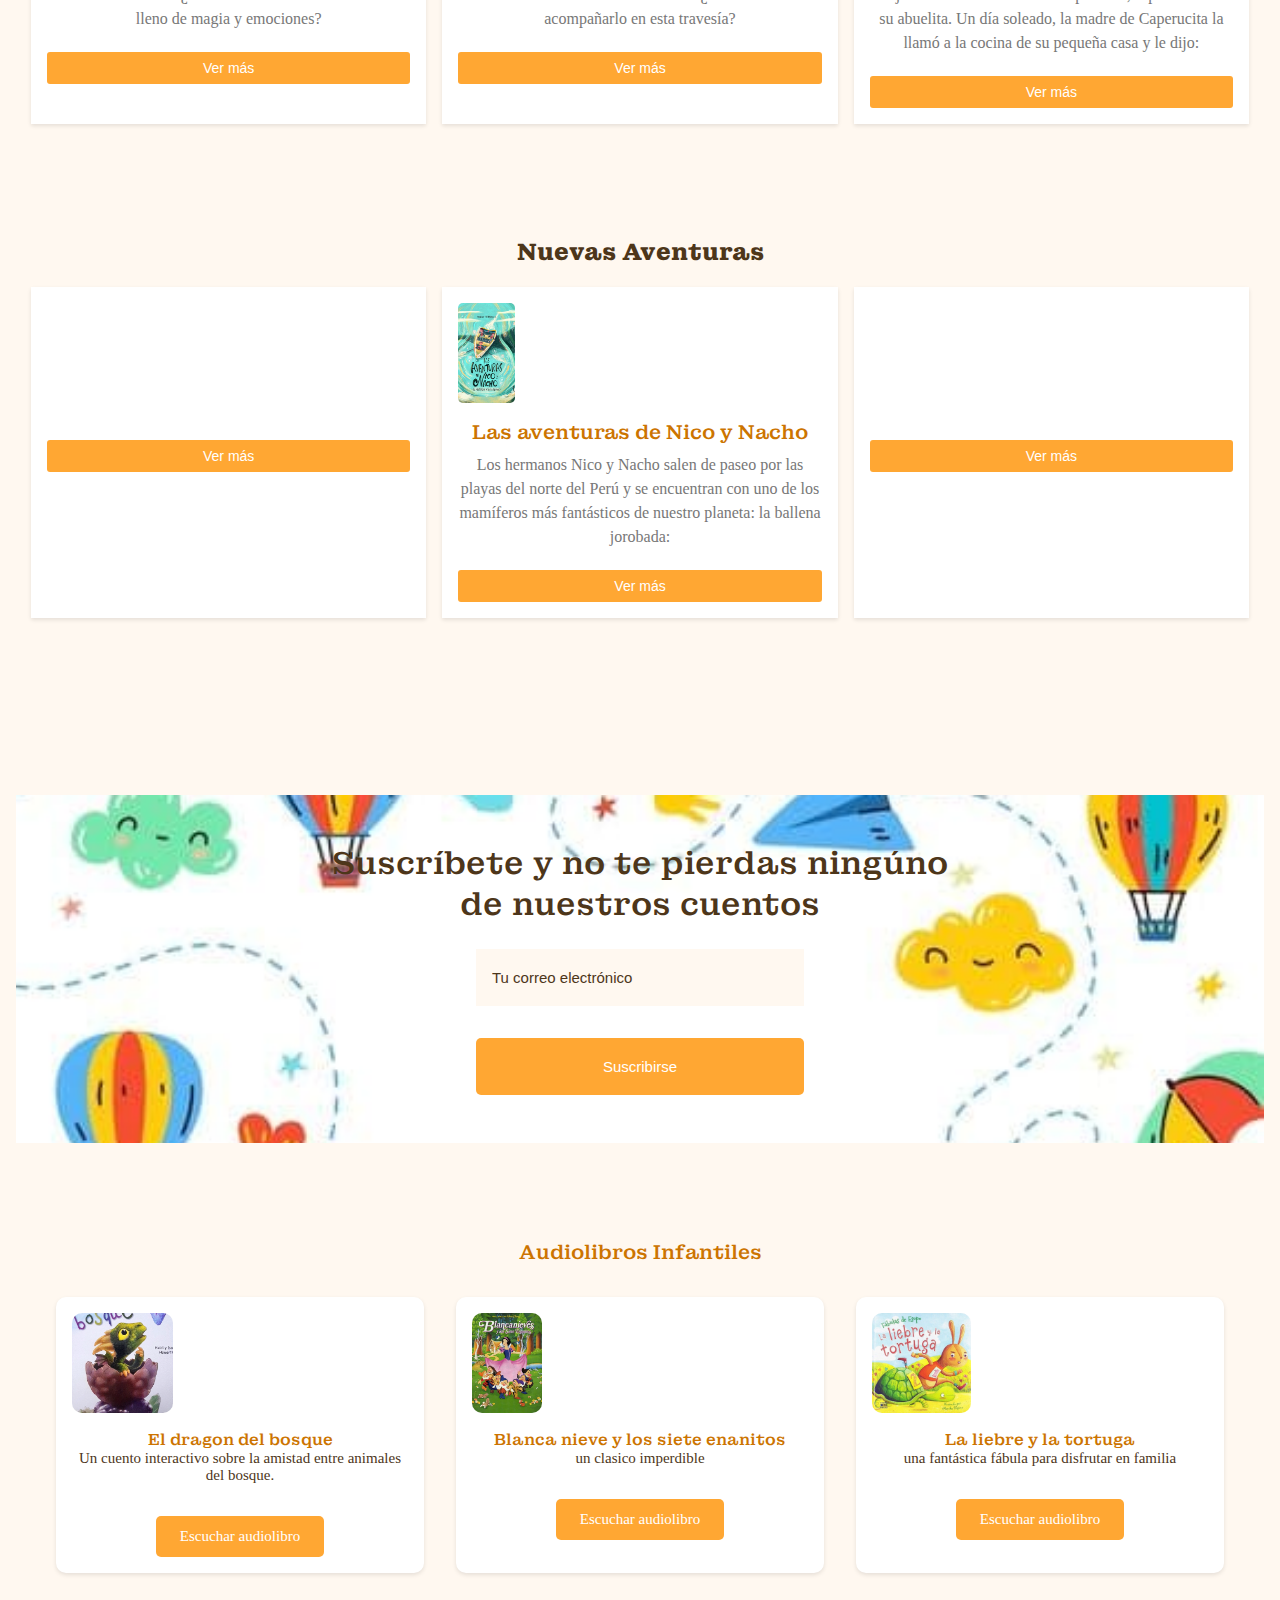
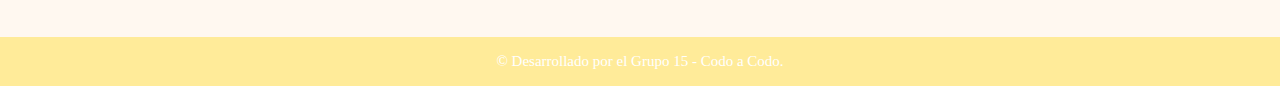
==== commit 27bece6f: "se agregó Api" ====
--- a/index.html
+++ b/index.html
@@ -5,7 +5,7 @@
     <meta charset="UTF-8">
     <meta name="viewport" content="width=device-width, initial-scale=1.0">
     <title>Historias de Tiki</title>
-    <link rel="icon" href="./src/img/Logos/logo_icon.png">
+    <link rel="icon" href="img/logo_icon.png">
     <link href="https://cdn.jsdelivr.net/npm/remixicon@2.2.0/fonts/remixicon.css" rel="stylesheet">
 
 
@@ -21,8 +21,14 @@
     <!-- header -->
     <header class="header" id="header">
         <nav class="nav-bar">
-            <a href="Inicio" class="nav-logo">Historias de Tiki</a>
-            <div class="nav-menu">
+            <a href="index.html" class="nav-logo" >Historias de Tiki<img class="bounce" alt="perfil" src="img/logo_icon.png"></a>
+            <style>
+                img {
+                    height: 100px;
+                }
+            </style>
+                        <div class="nav-menu">
+                           
                 <ul class="nav-lista">
                     <li class="nav-item">
                         <a href="index.html" class="nav-link">
@@ -143,24 +149,36 @@
         <div class="categoria">
             <h2>Los Clásicos de Siempre</h2>
             <div class="libros">
-                <div class="libro">
-                    <img src="img/elgato.jpg" alt="Portada el gato con botas">
-                    <h3>El gato con botas</h3>
-                    <p>Había una vez un gato muy especial. No era un gato común y corriente; tenía botas elegantes y un sombrero misterioso. Pero lo más asombroso era su astucia y su ingenio. ¿Te animas a seguir los pasos del astuto Gato con Botas?</p>
-                    <button class="ver-mas boton">ver mas</button>
-                </div>
+            <div class="libro">
+                <img src="img/elgato.jpg" alt="Portada el gato con botas">
+                <h3>El gato con botas</h3>
+                <p>Había una vez un gato muy especial. No era un gato común y corriente; tenía botas elegantes y un sombrero
+                    misterioso. Pero lo más asombroso era su astucia y su ingenio. ¿Te animas a seguir los pasos del astuto Gato con
+                    Botas?</p>
+                <a href="https://casaronald.org.co/diversionenfamilia/?utm_source=Google&utm_medium=Grants&utm_campaign=GrantsLibroParaColorear&gad_source=1&gclid=CjwKCAjwx-CyBhAqEiwAeOcTdRfRvN7O51ElzDVdPCsDSE5BwTFdr3PWu76D425roohwSVjfpnLRAhoCePoQAvD_BwE" target="_blank"
+                    >
+                    <button class="ver-mas boton">Ver más</button>
+                </a>
+            </div>
+
                 <div class="libro">
                     <img src="img/los3cerditos.jpg" alt="Portada de los tres cerditos">
                     <h3>los tres cerditos</h3>
                     <p>Los Tres Cerditos nos enseñan que la cooperación, la planificación y la solidaridad son más fuertes que cualquier soplido amenazante</p>
-                    <button class="ver-mas boton">ver mas</button>
+                    <a href="https://casaronald.org.co/diversionenfamilia/?utm_source=Google&utm_medium=Grants&utm_campaign=GrantsLibroParaColorear&gad_source=1&gclid=CjwKCAjwx-CyBhAqEiwAeOcTdRfRvN7O51ElzDVdPCsDSE5BwTFdr3PWu76D425roohwSVjfpnLRAhoCePoQAvD_BwE"
+                        target="_blank">
+                        <button class="ver-mas boton">Ver más</button>
+                    </a>
                 </div>
 
                 <div class="libro">
                     <img src="img/soldadito.jpg" alt="Portada de el soldadito de plomo">
                     <h3>El soldadito de plomo</h3>
                     <p>la historia del valiente soldadito de plomo y su amor perdido. ¿Te imaginas su viaje lleno de magia y aventuras? </p>
-                    <button class="ver-mas boton">ver mas</button>
+                    <a
+                        href="https://casaronald.org.co/diversionenfamilia/?utm_source=Google&utm_medium=Grants&utm_campaign=GrantsLibroParaColorear&gad_source=1&gclid=CjwKCAjwx-CyBhAqEiwAeOcTdRfRvN7O51ElzDVdPCsDSE5BwTFdr3PWu76D425roohwSVjfpnLRAhoCePoQAvD_BwE" target="_blank">
+                        <button class="ver-mas boton">Ver más</button>
+                    </a>
                 </div>
             </div>
         </div>
@@ -172,13 +190,19 @@
                     <img src="img/lobo.jpg" alt="Portada del lobo ">
                     <h3>el lobo sentimental</h3>
                     <p>Nos enseña que la verdadera valentía está en amar y cuidar a los demás. ¿Te animas a descubrir este cuento lleno de magia y emociones?</p>
-                    <button class="ver-mas boton">ver mas</button>
+                    <a
+                        href="https://casaronald.org.co/diversionenfamilia/?utm_source=Google&utm_medium=Grants&utm_campaign=GrantsLibroParaColorear&gad_source=1&gclid=CjwKCAjwx-CyBhAqEiwAeOcTdRfRvN7O51ElzDVdPCsDSE5BwTFdr3PWu76D425roohwSVjfpnLRAhoCePoQAvD_BwE" target="_blank">
+                        <button class="ver-mas boton">Ver más</button>
+                    </a>
                 </div>
                 <div class="libro">
                     <img src="img/elprincipito.jpg" alt="Portada de El Principito">
                     <h3>El Principito</h3>
                     <p>El Principito es más que un libro; es un viaje hacia la esencia misma de la existencia. ¿Te atreves a acompañarlo en esta travesía?</p>
-                    <button class="ver-mas boton">ver mas</button>
+                    <a
+                        href="https://casaronald.org.co/diversionenfamilia/?utm_source=Google&utm_medium=Grants&utm_campaign=GrantsLibroParaColorear&gad_source=1&gclid=CjwKCAjwx-CyBhAqEiwAeOcTdRfRvN7O51ElzDVdPCsDSE5BwTFdr3PWu76D425roohwSVjfpnLRAhoCePoQAvD_BwE" target="_blank">
+                        <button class="ver-mas boton">Ver más</button>
+                    </a>
                 </div>
 
                 <div class="libro">
@@ -186,7 +210,10 @@
                     <h3>caperucita roja</h3>
                     <p>Había una vez una adorable niña llamada Caperucita Roja. A todos les encantaba Caperucita, especialmente su abuelita. Un día soleado, la madre de Caperucita la llamó a la cocina de su pequeña casa y le dijo:</p>
 
-                    <button class="ver-mas boton">ver mas</button>
+                    <a
+                        href="https://casaronald.org.co/diversionenfamilia/?utm_source=Google&utm_medium=Grants&utm_campaign=GrantsLibroParaColorear&gad_source=1&gclid=CjwKCAjwx-CyBhAqEiwAeOcTdRfRvN7O51ElzDVdPCsDSE5BwTFdr3PWu76D425roohwSVjfpnLRAhoCePoQAvD_BwE" target="_blank">
+                        <button class="ver-mas boton">Ver más</button>
+                    </a>
                 </div>
             </div>
         </div>
@@ -198,20 +225,29 @@
                     <img src="" alt="">
                     <h3></h3>
                     <p></p>
-                    <button class="ver-mas boton">ver mas</button>
+                    <a
+                        href="https://casaronald.org.co/diversionenfamilia/?utm_source=Google&utm_medium=Grants&utm_campaign=GrantsLibroParaColorear&gad_source=1&gclid=CjwKCAjwx-CyBhAqEiwAeOcTdRfRvN7O51ElzDVdPCsDSE5BwTFdr3PWu76D425roohwSVjfpnLRAhoCePoQAvD_BwE" target="_blank">
+                        <button class="ver-mas boton">Ver más</button>
+                    </a>
                 </div>
                 <div class="libro">
                     <img src="img/aventuras.jpg" alt="Portada de las aventuras de nicho y nacho">
-                    <h3>Las aventuras de nico y nacho</h3>
+                    <h3>Las aventuras de Nico y Nacho</h3>
                     <p>Los hermanos Nico y Nacho salen de paseo por las playas del norte del Perú y se encuentran con uno de los mamíferos más fantásticos de nuestro planeta: la ballena jorobada:</p>
-                    <button class="ver-mas boton">ver mas</button>
+                    <a
+                        href="https://casaronald.org.co/diversionenfamilia/?utm_source=Google&utm_medium=Grants&utm_campaign=GrantsLibroParaColorear&gad_source=1&gclid=CjwKCAjwx-CyBhAqEiwAeOcTdRfRvN7O51ElzDVdPCsDSE5BwTFdr3PWu76D425roohwSVjfpnLRAhoCePoQAvD_BwE" target="_blank">
+                        <button class="ver-mas boton">Ver más</button>
+                    </a>
                 </div>
 
                 <div class="libro">
                     <img src="" alt="">
                     <h3></h3>
                     <p></p>
-                    <button class="ver-mas boton">ver mas</button>
+                    <a
+                        href="https://casaronald.org.co/diversionenfamilia/?utm_source=Google&utm_medium=Grants&utm_campaign=GrantsLibroParaColorear&gad_source=1&gclid=CjwKCAjwx-CyBhAqEiwAeOcTdRfRvN7O51ElzDVdPCsDSE5BwTFdr3PWu76D425roohwSVjfpnLRAhoCePoQAvD_BwE" target="_blank">
+                        <button class="ver-mas boton">Ver más</button>
+                    </a>
                 </div>
             </div>
         </div>
@@ -246,13 +282,13 @@
             <div class="audiolibros_container grid">
                 <!-- Primer audiolibro -->
                 <article class="audiolibro_card">
-                    <img src="img/dragon.jpg" alt="Audiolibro 1" class="audiolibro_img">
+                    <img src="img/dragon.png" alt="Audiolibro 1" class="audiolibro_img">
                     <h3 class="audiolibro_titulo">El dragon del bosque</h3>
                     <p class="audiolibro_descripcion">
                         Un cuento interactivo sobre la amistad entre animales del bosque.
                     </p>
                     <div class="audiolibro_botones">
-                        <a href="https://www.youtube.com/tu-enlace-del-audiolibro" class="audiolibro_boton boton">Escuchar audiolibro</a>
+                        <a href="https://www.youtube.com/watch?v=INzvvIRw6A4" target="_blank" class="audiolibro_boton boton">Escuchar audiolibro</a>
                     </div>
                 </article>
 
--- a/css/estilos.css
+++ b/css/estilos.css
@@ -239,6 +239,7 @@
   padding: 2rem 1.5rem;
   border: 2px solid var(--color-borde);
   row-gap: 1.25rem;
+  
 }
 
 .registro-titulo {
@@ -367,9 +368,10 @@
   .swiper-slide img {
     max-width: 100%;
     height: auto;
-    object-fit: cover; /* Ajusta el tamaño de la imagen */
+    object-fit: cover; 
     border-radius: 10px;
     transition: transform 0.4s;
+    margin-right: 50rem;
   }
   
   .swiper-slide-active,
@@ -450,7 +452,10 @@
   border-radius: 3px;
   cursor: pointer;
   transition: background-color 0.3s ease;
-}
+  width: 100%;
+  margin-top: 21px;
+}
+
 
 /* Cambio de color*/
 .ver-mas:hover {
@@ -580,9 +585,9 @@
 
 .footer {
   background-color: var(--color-secundario);
-  color: var(--color-texto);
+  color: var(--blanco);
   text-align: center;
-  padding: 1rem;
+  padding: 2rem;
 }
 
 .footer_copy p {
@@ -617,11 +622,6 @@
         padding-inline: 3rem;
     }
 
-    .footer_data {
-        grid-template-columns: 1fr;
-        row-gap: 2rem;
-    }
-
    .nav-lista {
 
     justify-content: space-between;
@@ -649,6 +649,8 @@
     .registro-form {
         width: 500px;
         justify-self: center;
+        margin-top: 59px;
+        display: grid;
     }
 
     .buscador-close,
@@ -695,6 +697,15 @@
         grid-template-columns: repeat(2, max-content);
         justify-content: space-between;
     }
+
+    .buscador-close,
+    .registro-close {
+        width: max-content;
+        top: 4rem;
+        left: 0;
+        right: 0;
+        margin-inline: auto;
+    }
 }
 
 @media screen and (min-width: 1150px) {
@@ -711,7 +722,16 @@
     }
 
     .footer {
-        padding-block: 6rem 3rem;
+      padding-block: 1rem 1rem;
+    }
+
+    .buscador-close,
+    .registro-close {
+        width: max-content;
+        top: 4rem;
+        left: 0;
+        right: 0;
+        margin-inline: auto;
     }
 }
 
@@ -738,4 +758,40 @@
     .inicio_img {
         width: 295px;
     }
-}
+
+    .buscador-close,
+    .registro-close {
+      width: max-content;
+      top: 3rem;
+      left: 84%;
+      right: 0;
+      margin-inline: auto;
+    }
+}
+
+/* Animaciones */
+.bounce {
+  animation: bounce 1.5s infinite;
+  
+}
+
+@keyframes bounce {
+
+  0%,
+  20%,
+  50%,
+  80%,
+  100% {
+    transform: translateY(0);
+  }
+
+  40% {
+    transform: translateY(-15px);
+  }
+
+  60% {
+    transform: translateY(-10px);
+  }
+
+
+}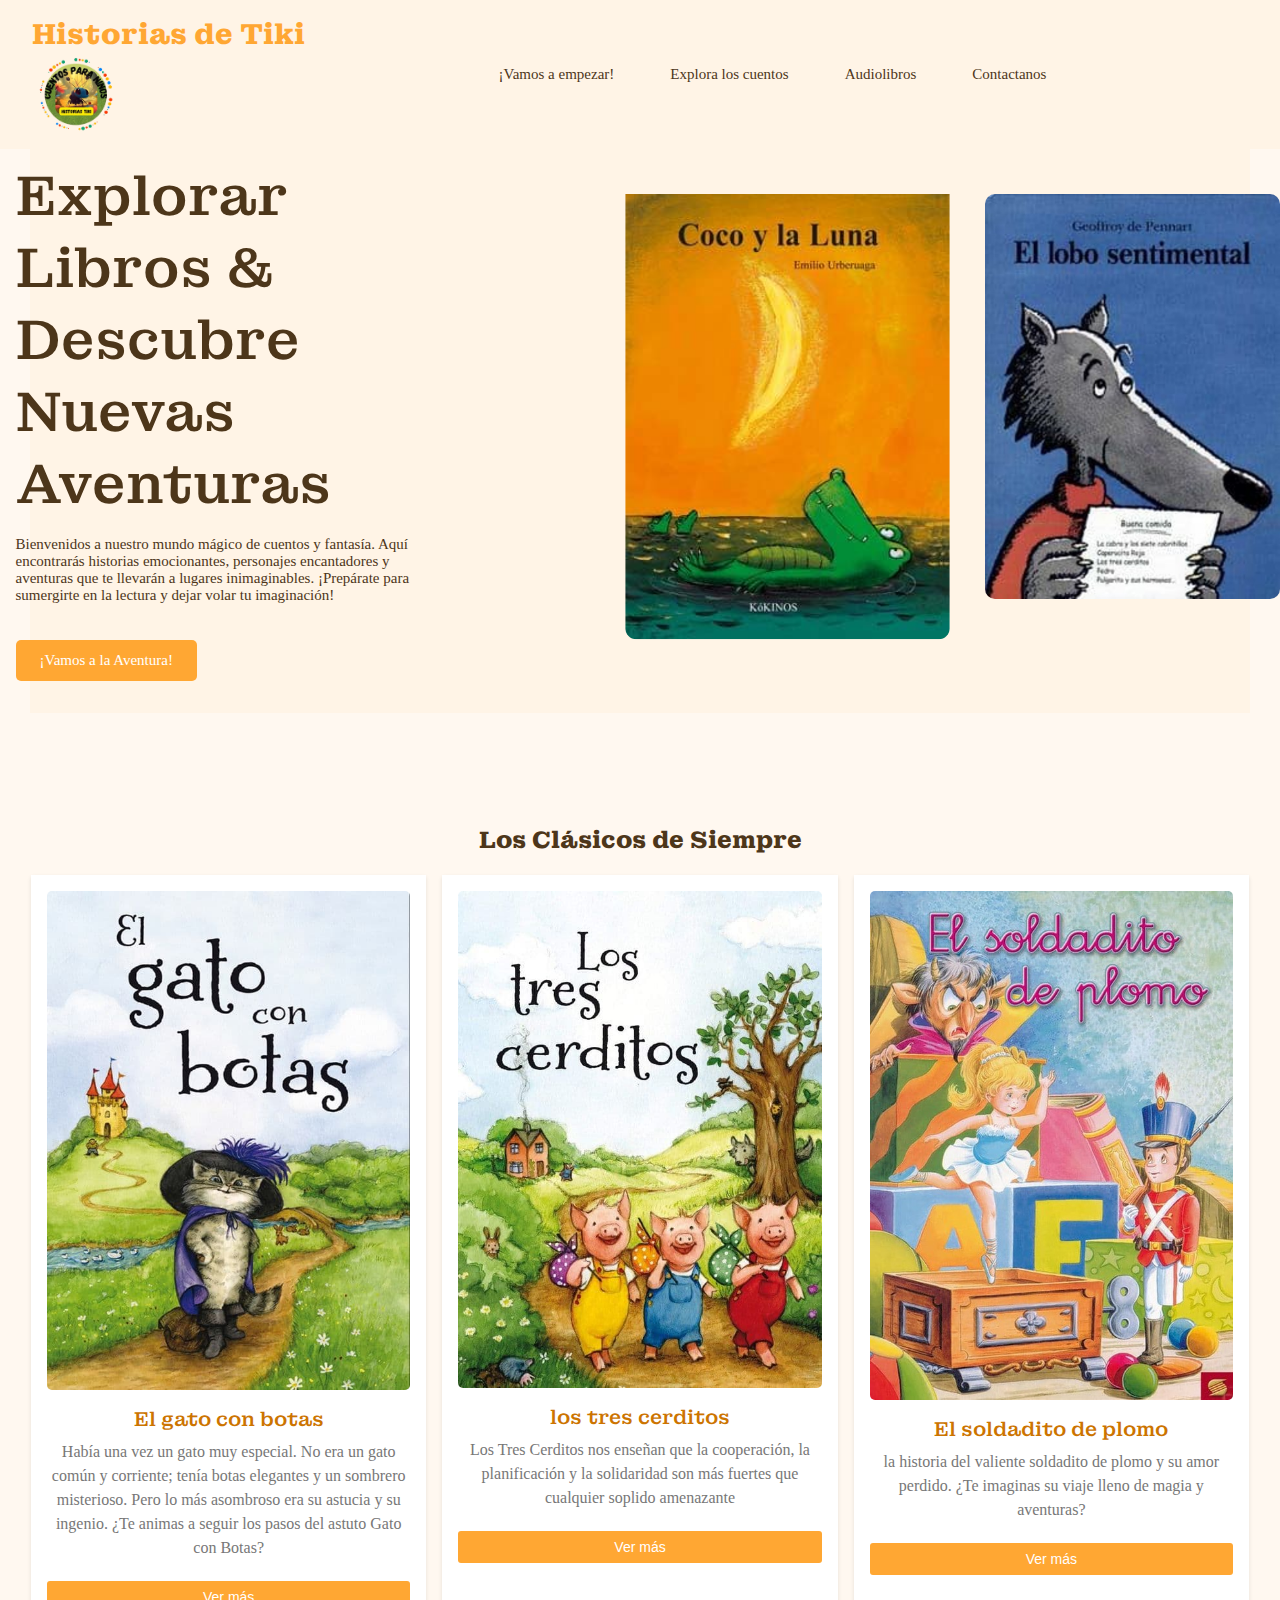
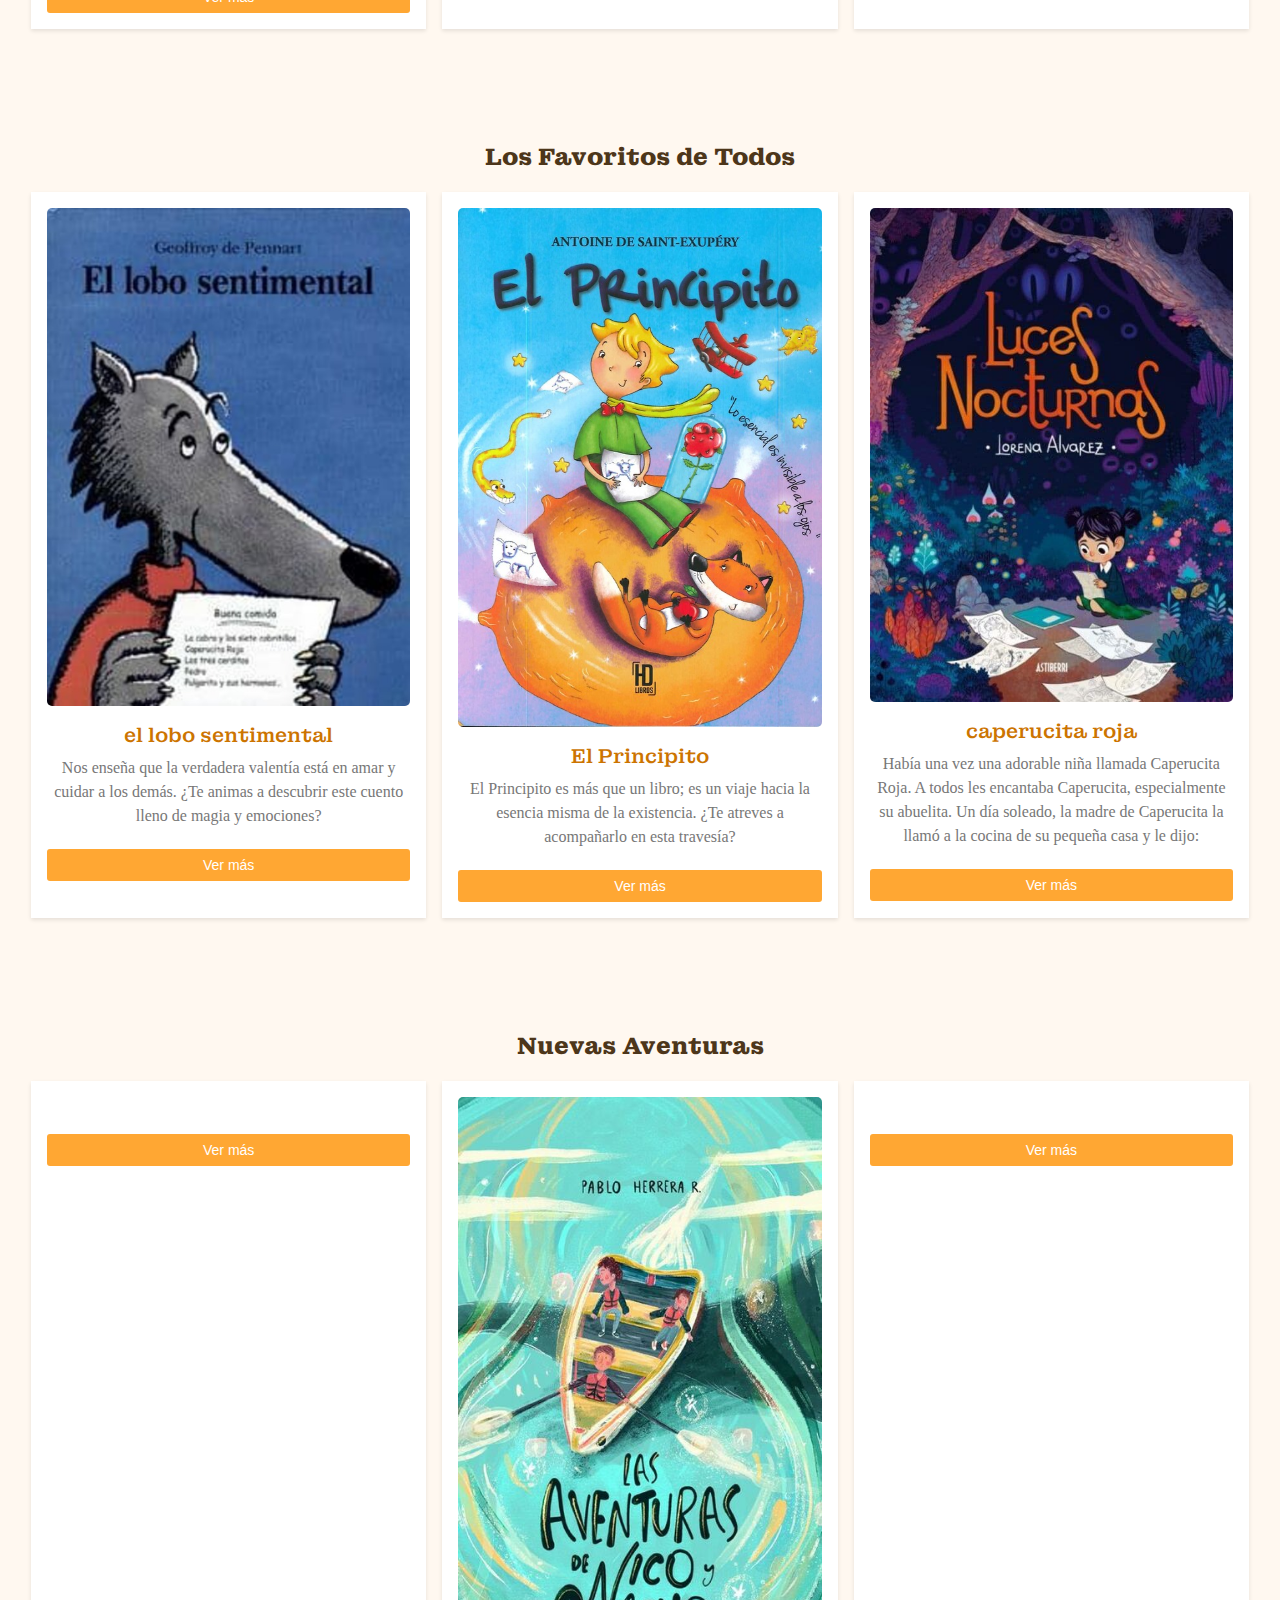
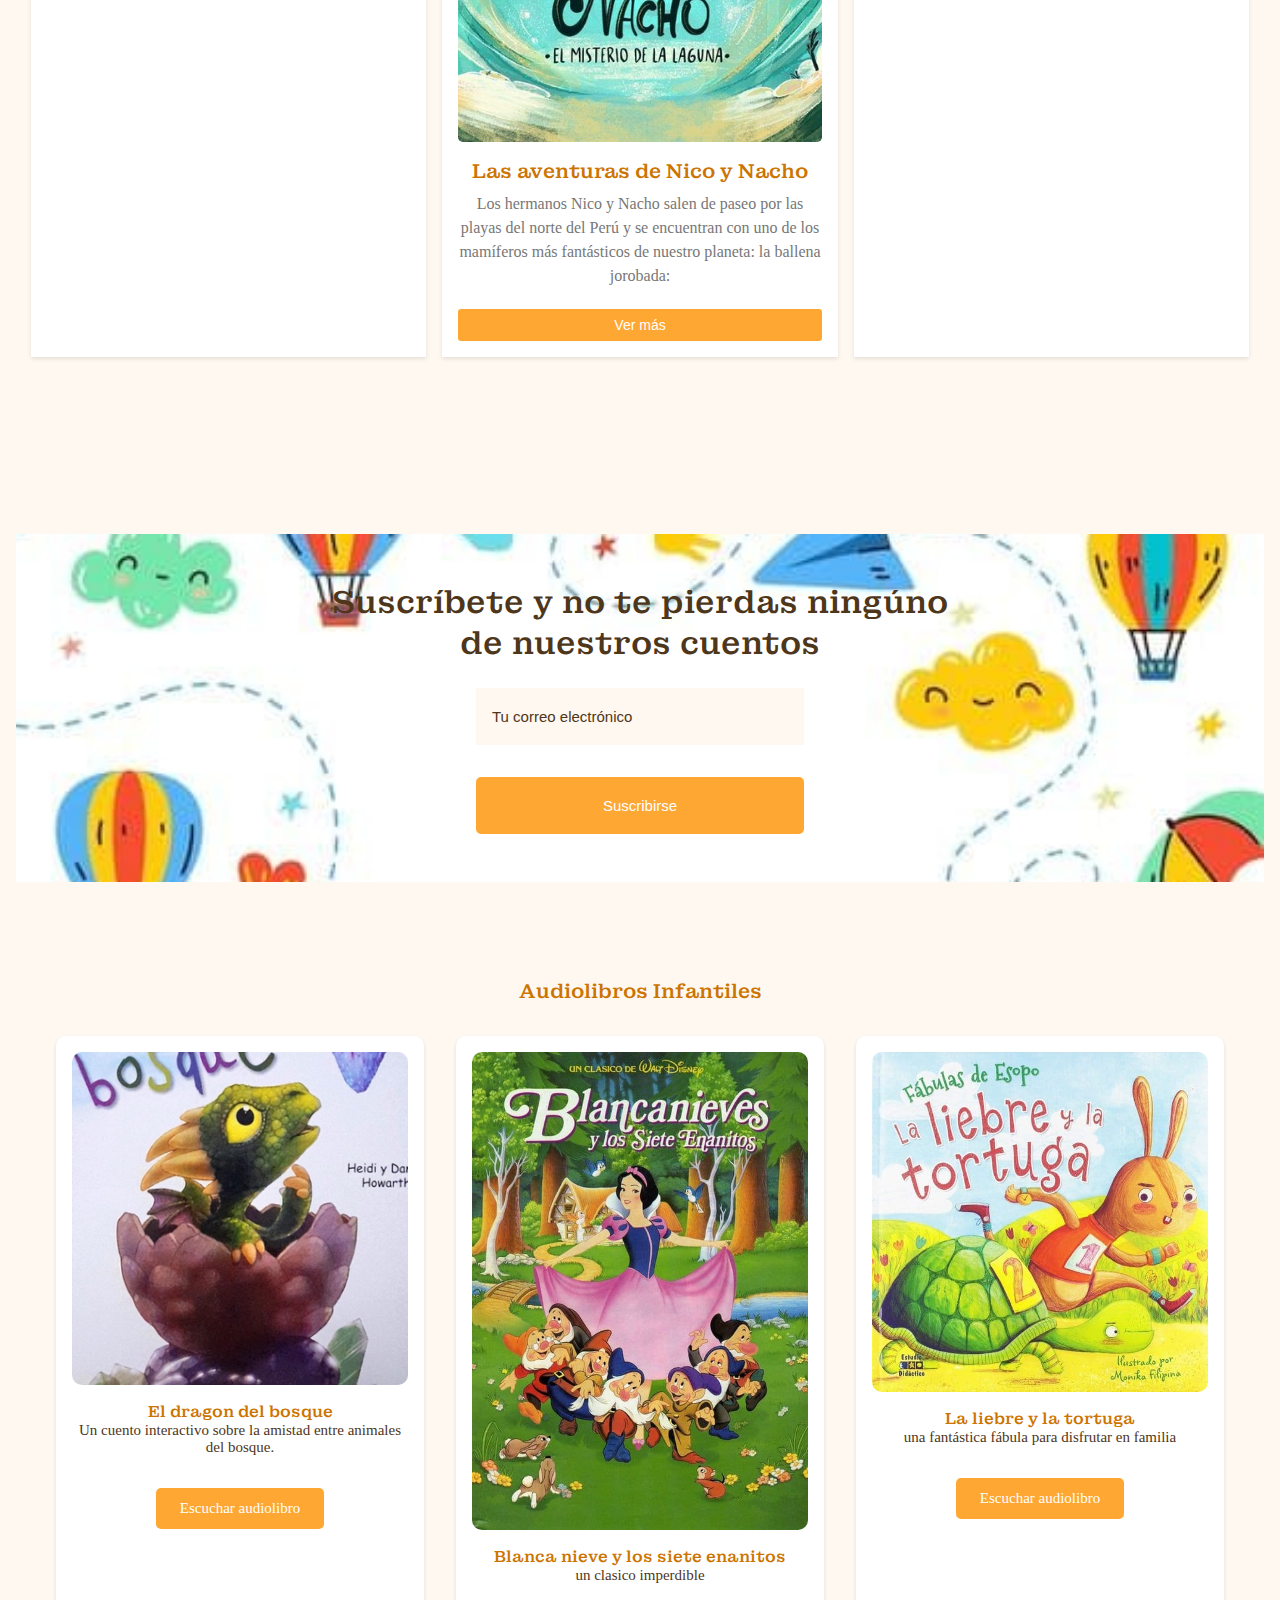
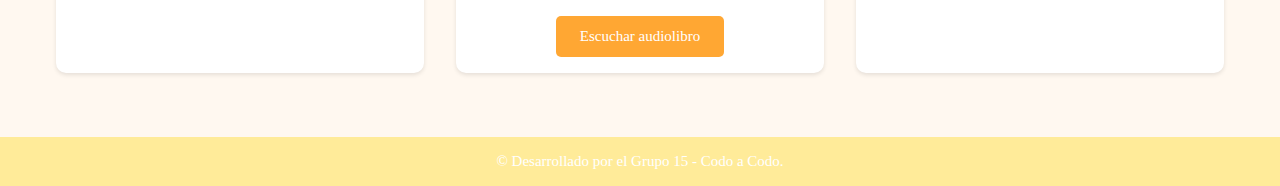
==== commit 874267b2: "Mejora de detalles" ====
--- a/index.html
+++ b/index.html
@@ -21,10 +21,10 @@
     <!-- header -->
     <header class="header" id="header">
         <nav class="nav-bar">
-            <a href="index.html" class="nav-logo" >Historias de Tiki<img class="bounce" alt="perfil" src="img/logo_icon.png"></a>
+            <a href="index.html" class="nav-logo" >Historias de Tiki<img class="bounce" alt="perfil" src="img/logo_icon.png" ></a>
             <style>
-                img {
-                    height: 100px;
+                .nav-logo img{
+                    height: 80px;
                 }
             </style>
                         <div class="nav-menu">
